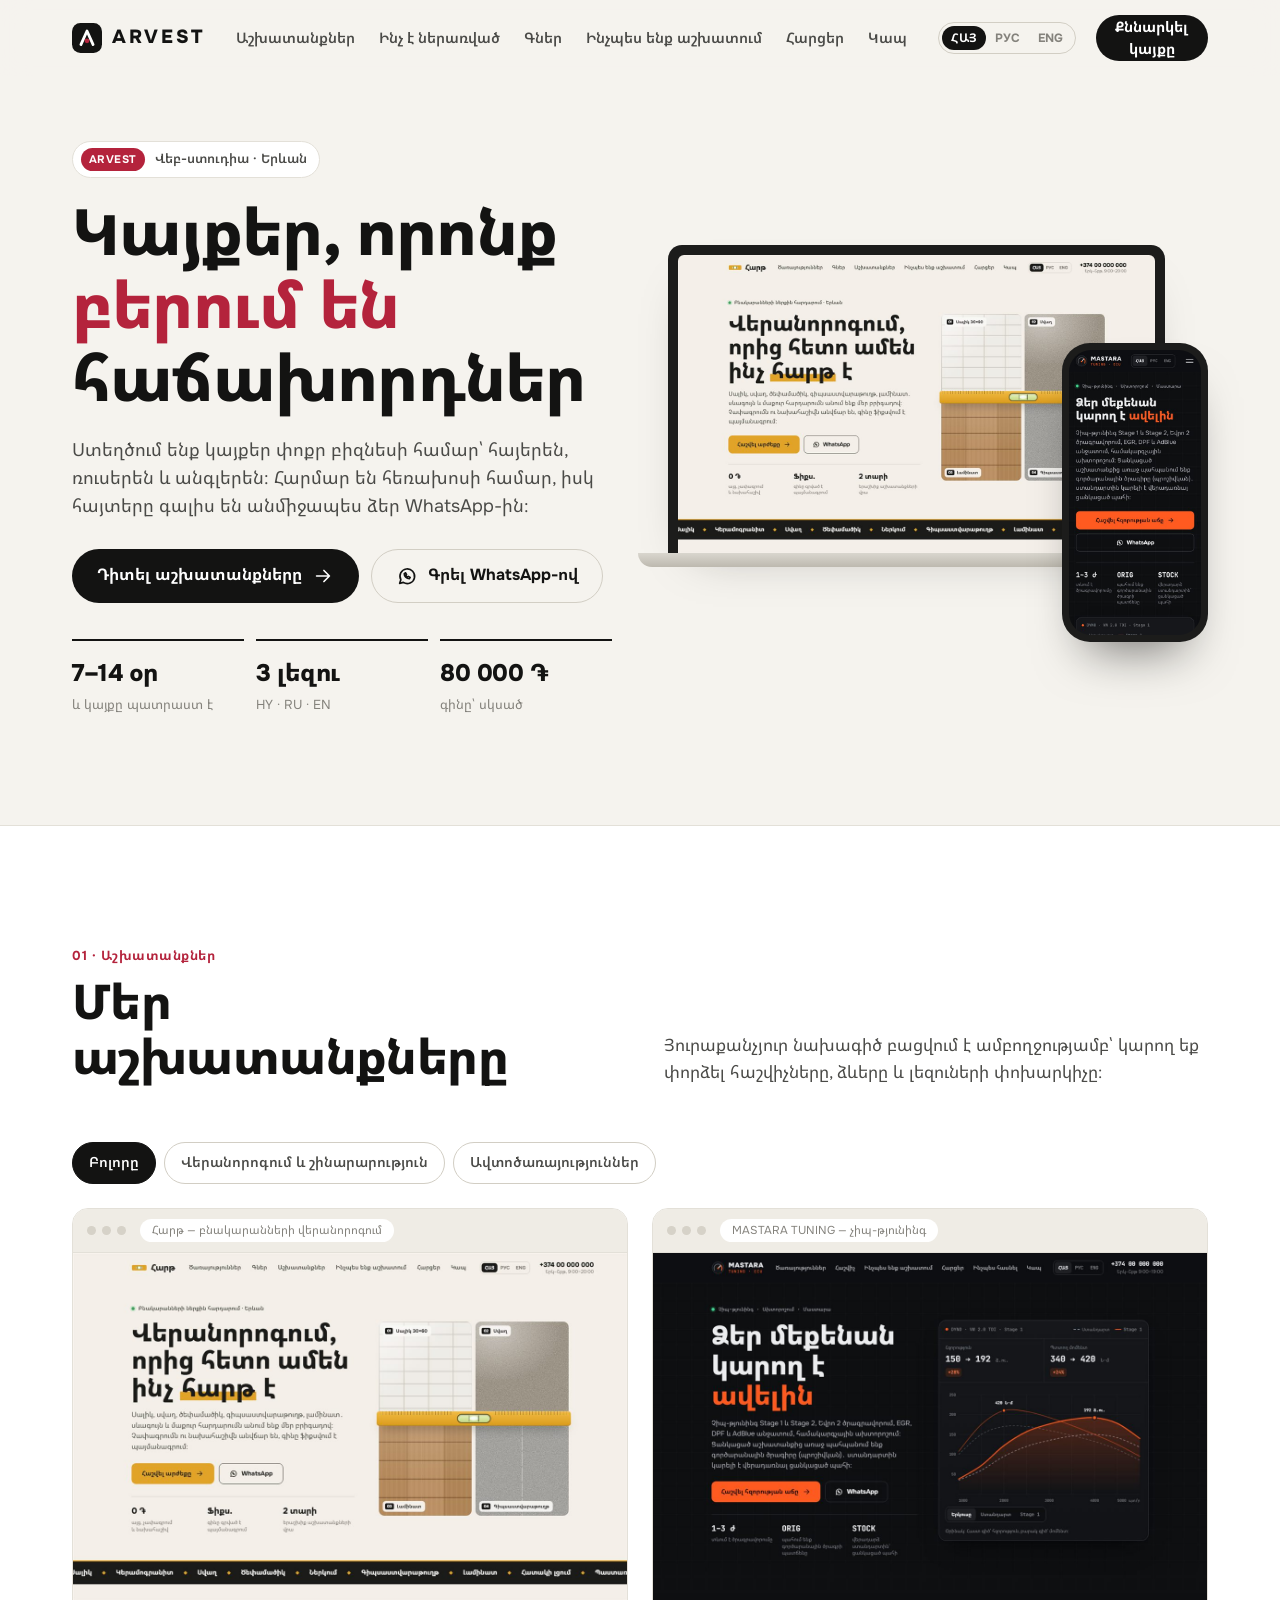
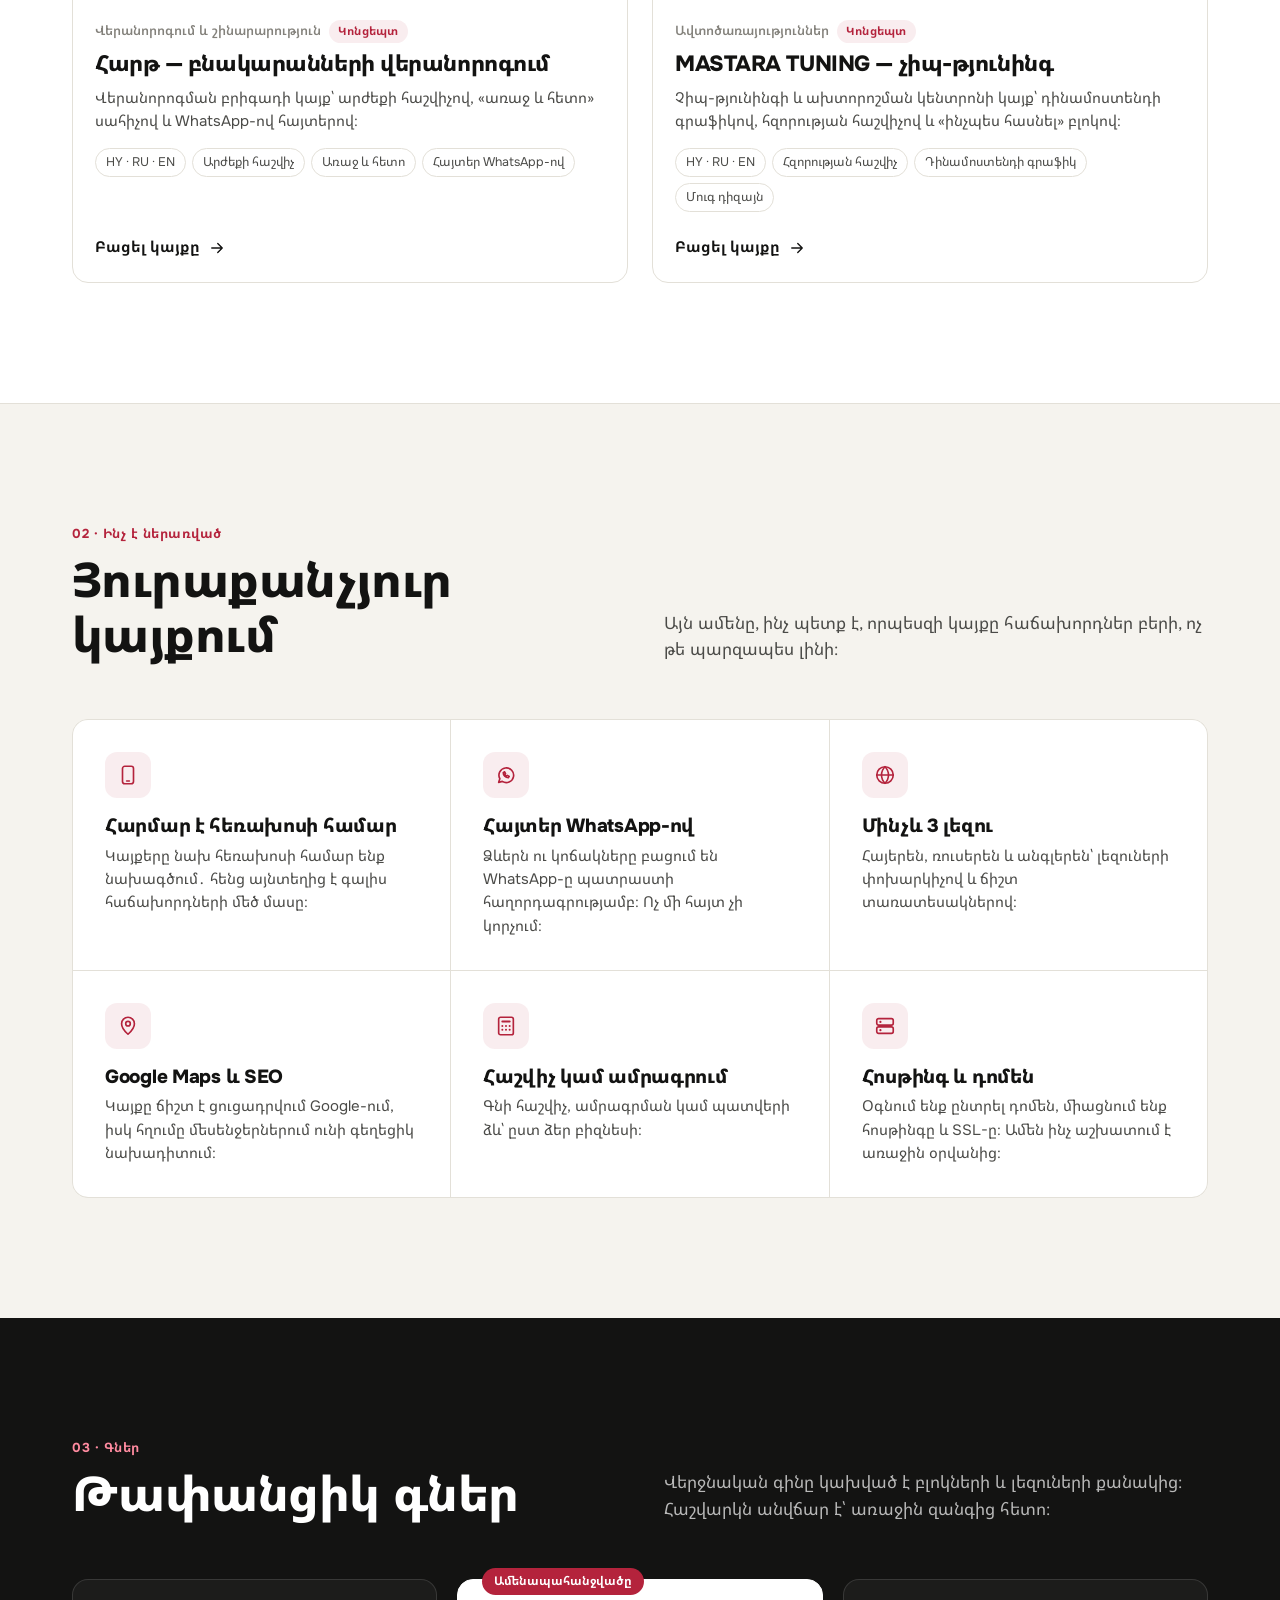
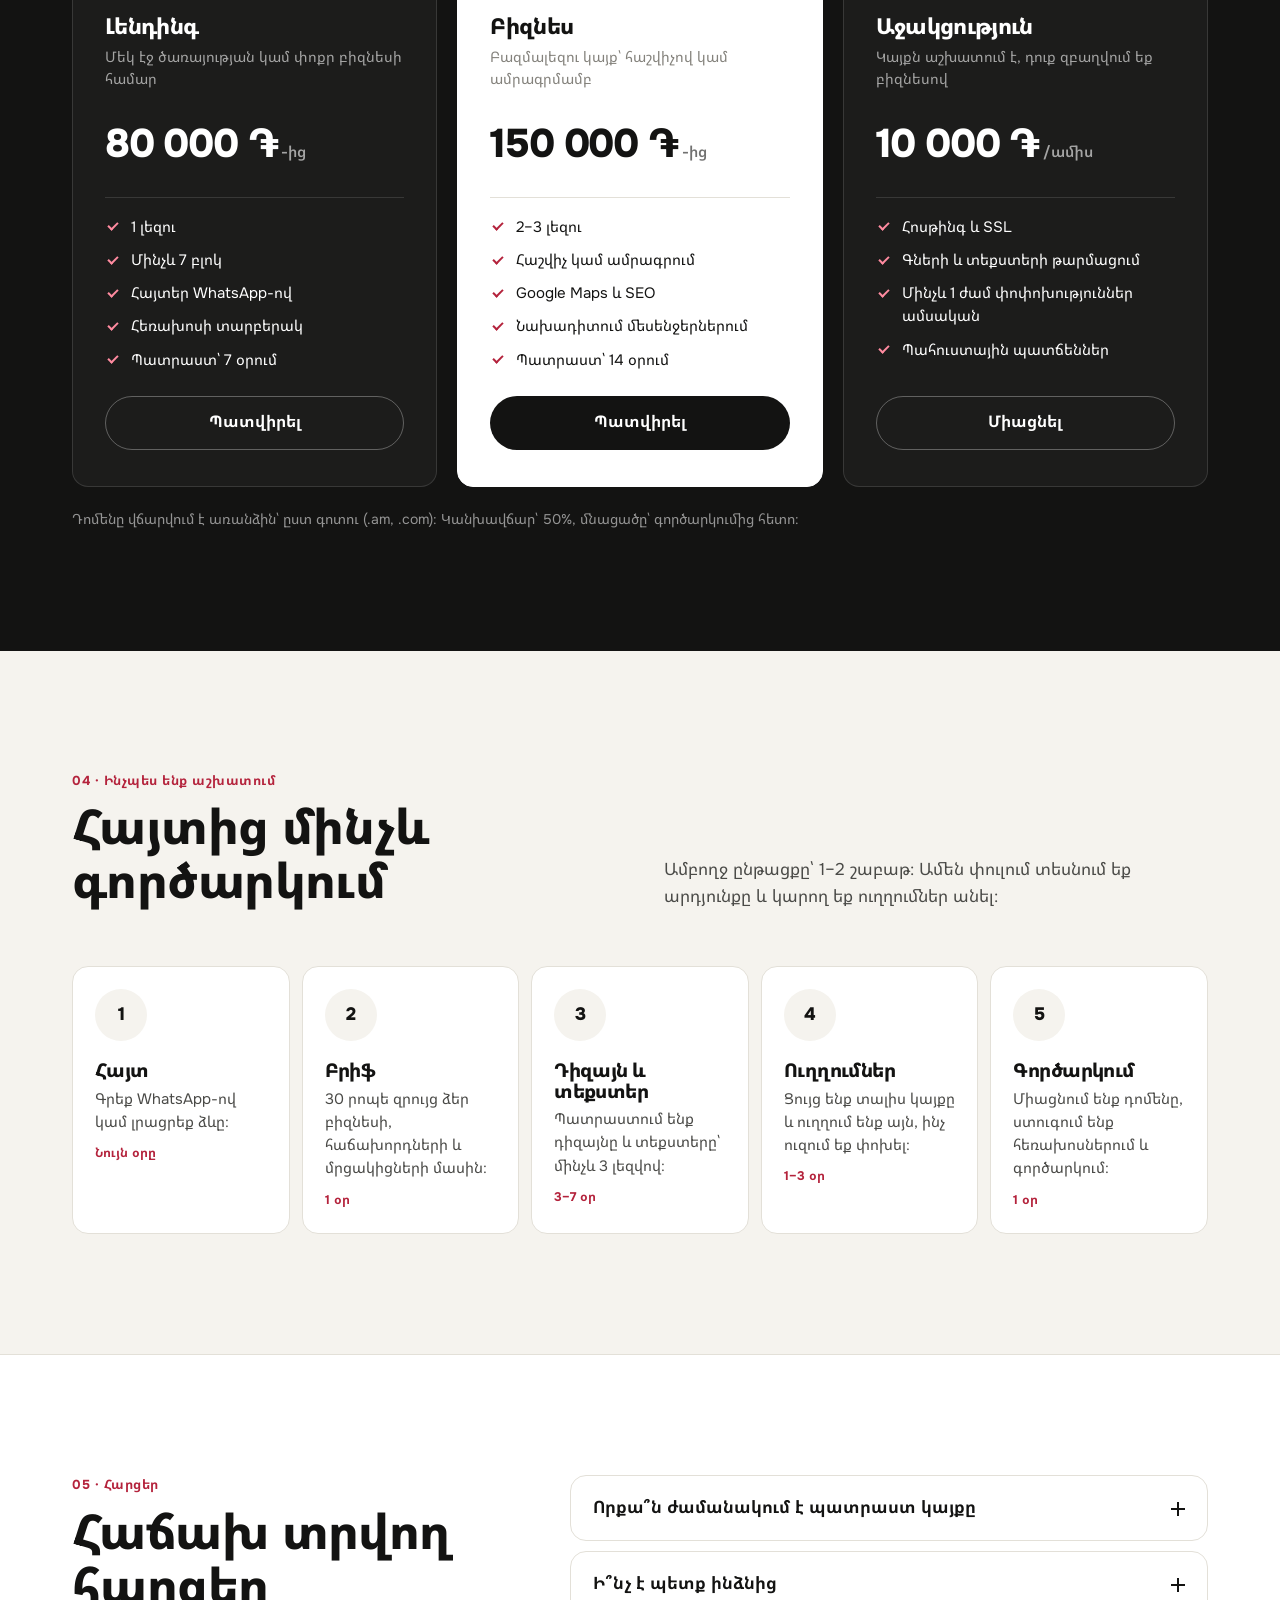
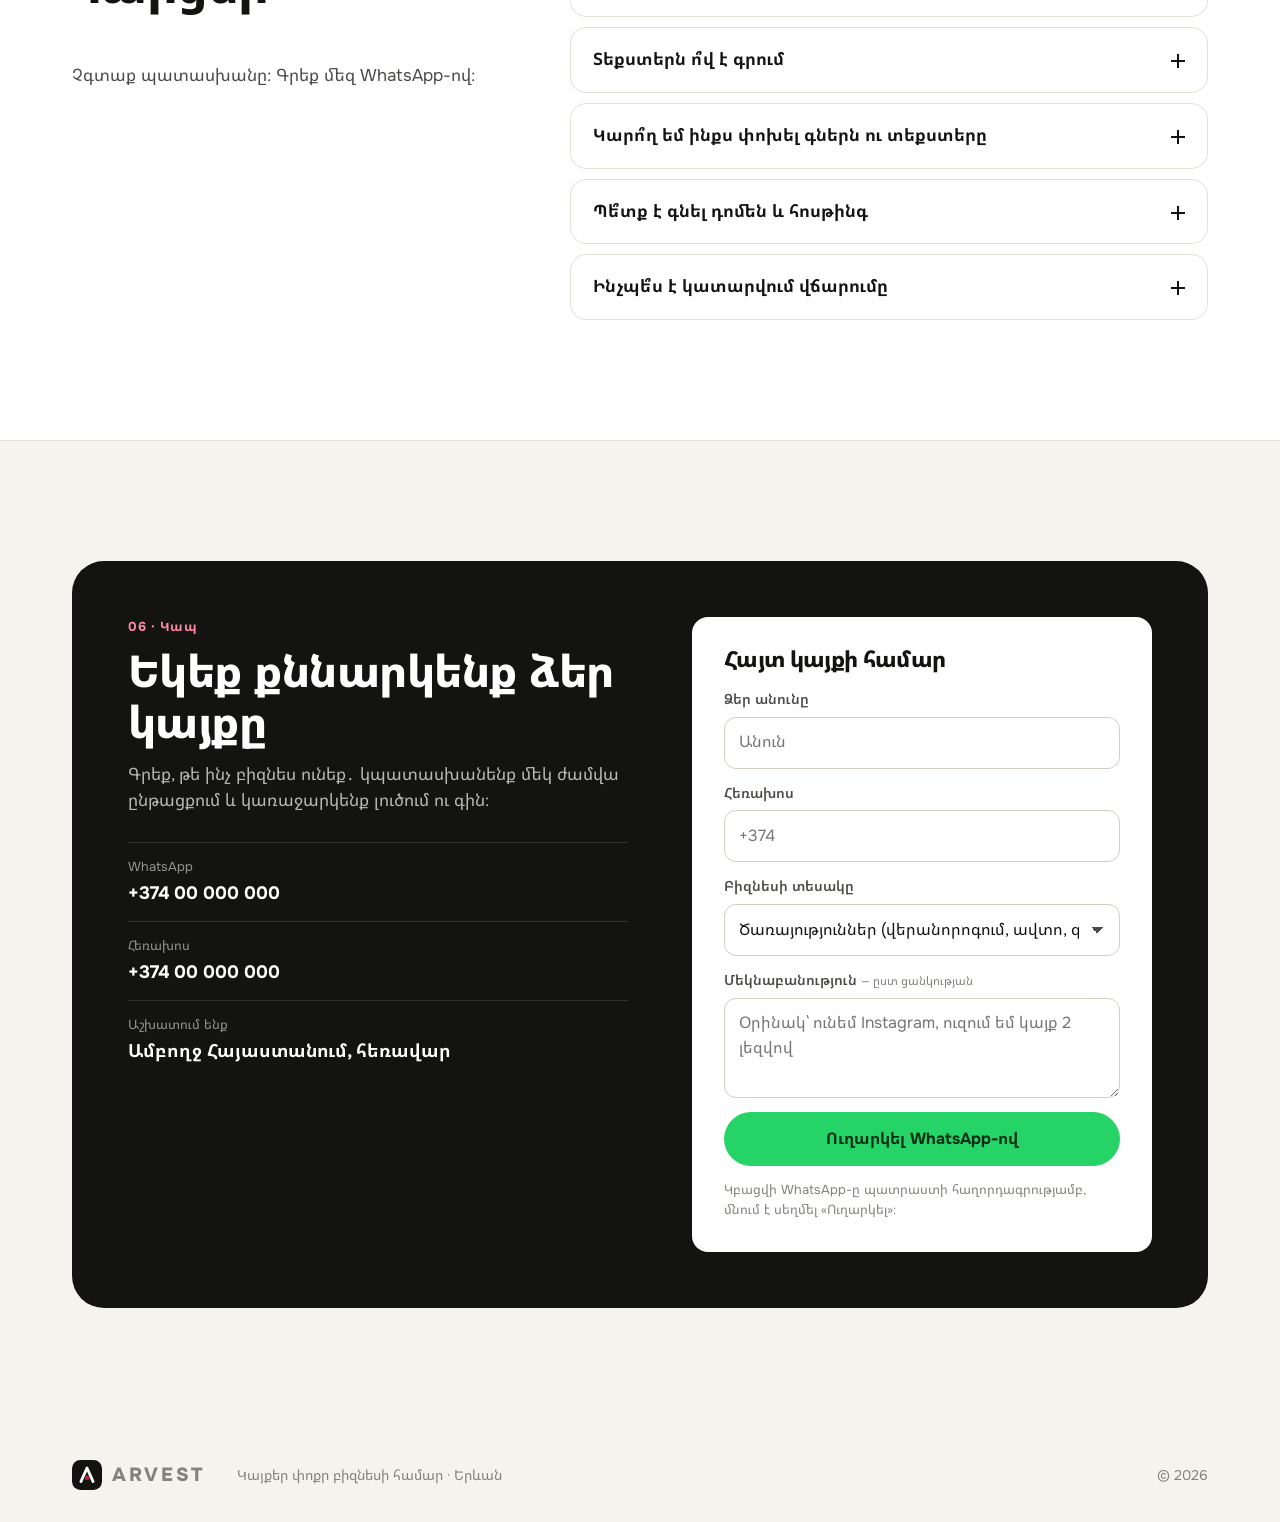
==== index.html @ bf3b5bf7 "ARVEST studio portfolio: studio site + two demo projects Studio site in Armenian, Russian and Englis" ====
<!doctype html>
<html lang="hy">
<head>
  <meta charset="utf-8">
  <meta name="viewport" content="width=device-width, initial-scale=1, viewport-fit=cover">
  <title>ARVEST — կայքեր փոքր բիզնեսի համար Հայաստանում</title>
  <meta name="description" content="Ժամանակակից կայքեր փոքր բիզնեսի համար՝ 3 լեզվով, հեռախոսի համար հարմարեցված, հայտերը՝ WhatsApp-ով։ Պատրաստ 7–14 օրում։ Գներ՝ 80 000 ֏-ից։">
  <meta name="theme-color" content="#F5F3EE">
  <meta property="og:title" content="ARVEST — կայքեր փոքր բիզնեսի համար">
  <meta property="og:description" content="3 լեզվով, հեռախոսի համար հարմարեցված, հայտերը՝ WhatsApp-ով։ Պատրաստ 7–14 օրում։">
  <meta property="og:type" content="website">
  <meta property="og:url" content="https://razners.github.io/">
  <meta property="og:locale" content="hy_AM">
  <meta property="og:image" content="https://razners.github.io/og.png">
  <meta property="og:image:width" content="1200">
  <meta property="og:image:height" content="630">
  <meta name="twitter:card" content="summary_large_image">
  <link rel="canonical" href="https://razners.github.io/">
  <link rel="alternate" hreflang="hy" href="https://razners.github.io/">
  <link rel="alternate" hreflang="ru" href="https://razners.github.io/ru/">
  <link rel="alternate" hreflang="en" href="https://razners.github.io/en/">
  <link rel="alternate" hreflang="x-default" href="https://razners.github.io/">
  <link rel="icon" href="favicon.svg" type="image/svg+xml">
  <link rel="preconnect" href="https://fonts.googleapis.com">
  <link rel="preconnect" href="https://fonts.gstatic.com" crossorigin>
  <link href="https://fonts.googleapis.com/css2?family=Noto+Sans+Armenian:wght@400;500;600;700;800&family=Onest:wght@400;500;600;700;800&display=swap" rel="stylesheet">
  <link rel="stylesheet" href="css/style.css">
  <script type="application/ld+json">
  {
    "@context": "https://schema.org",
    "@type": "ProfessionalService",
    "name": "ARVEST",
    "description": "Կայքեր փոքր բիզնեսի համար",
    "telephone": "+37400000000",
    "areaServed": "AM",
    "address": { "@type": "PostalAddress", "addressLocality": "Երևան", "addressCountry": "AM" }
  }
  </script>
</head>
<body>

<header class="header">
  <div class="container header__row">
    <a class="logo" href="#top" aria-label="ARVEST — գլխավոր">
      <svg class="logo__mark" viewBox="0 0 32 32" aria-hidden="true"><rect width="32" height="32" rx="9" fill="#131312"/><path d="M9.5 23 16 8.5 22.5 23" fill="none" stroke="#fff" stroke-width="3" stroke-linecap="round" stroke-linejoin="round"/><circle cx="16" cy="19" r="2.6" fill="#B4233C"/></svg>
      <span>ARVEST</span>
    </a>

    <nav class="nav" id="nav" aria-label="Գլխավոր մենյու">
      <a href="#works">Աշխատանքներ</a>
      <a href="#included">Ինչ է ներառված</a>
      <a href="#prices">Գներ</a>
      <a href="#process">Ինչպես ենք աշխատում</a>
      <a href="#faq">Հարցեր</a>
      <a href="#contacts">Կապ</a>
      <div class="nav__mobile-extra">
        <a class="btn btn--wa btn--block" href="https://wa.me/37400000000" target="_blank" rel="noopener">Գրել WhatsApp-ով</a>
        <a class="btn btn--ghost btn--block" href="tel:+37400000000">Զանգել՝ +374 00 000 000</a>
      </div>
    </nav>

    <div class="lang" aria-label="Լեզու">
      <span class="is-active">ՀԱՅ</span>
      <a href="ru/" hreflang="ru" lang="ru" data-lang>РУС</a>
      <a href="en/" hreflang="en" lang="en" data-lang>ENG</a>
    </div>

    <a class="btn btn--primary header__cta" href="#contacts">Քննարկել կայքը</a>

    <button class="burger" type="button" aria-label="Բացել մենյուն" aria-expanded="false" aria-controls="nav"><span></span><span></span></button>
  </div>
</header>

<main id="top">

  <section class="hero">
    <div class="container hero__grid">
      <div>
        <p class="eyebrow"><b>ARVEST</b>Վեբ-ստուդիա · Երևան</p>
        <h1>Կայքեր, որոնք <em>բերում են</em> հաճախորդներ</h1>
        <p class="lead">Ստեղծում ենք կայքեր փոքր բիզնեսի համար՝ հայերեն, ռուսերեն և անգլերեն։ Հարմար են հեռախոսի համար, իսկ հայտերը գալիս են անմիջապես ձեր WhatsApp-ին։</p>
        <div class="hero__cta">
          <a class="btn btn--primary" href="#works">
            Դիտել աշխատանքները
            <svg viewBox="0 0 24 24" class="i" aria-hidden="true"><path d="M5 12h14M13 6l6 6-6 6"/></svg>
          </a>
          <a class="btn btn--ghost" href="https://wa.me/37400000000" target="_blank" rel="noopener">
            <svg viewBox="0 0 24 24" class="i" aria-hidden="true"><path d="M4 20l1.3-3.9A8 8 0 1 1 8 19z"/><path d="M9 9.5c0 3 2.5 5.5 5.5 5.5l1-1.5-2-1-1 .8a4 4 0 0 1-1.8-1.8l.8-1-1-2z"/></svg>
            Գրել WhatsApp-ով
          </a>
        </div>
        <ul class="hero__stats">
          <li><b>7–14 օր</b><span>և կայքը պատրաստ է</span></li>
          <li><b>3 լեզու</b><span>HY · RU · EN</span></li>
          <li><b>80 000 ֏</b><span>գինը՝ սկսած</span></li>
        </ul>
      </div>

      <div class="devices" aria-hidden="true">
        <div class="laptop">
          <div class="laptop__screen"><img src="img/projects/renovation.jpg" alt="" width="1200" height="750"></div>
          <div class="laptop__base"></div>
        </div>
        <div class="phone"><img src="img/projects/tuning-mobile.jpg" alt="" width="390" height="844"></div>
      </div>
    </div>
  </section>

  <section class="section section--paper" id="works">
    <div class="container">
      <div class="sec-head reveal">
        <div>
          <p class="sec-head__num">01 · Աշխատանքներ</p>
          <h2>Մեր աշխատանքները</h2>
        </div>
        <p class="sec-head__text">Յուրաքանչյուր նախագիծ բացվում է ամբողջությամբ՝ կարող եք փորձել հաշվիչները, ձևերը և լեզուների փոխարկիչը։</p>
      </div>
      <div class="filters" id="filters" role="group" aria-label="Ոլորտ"></div>
      <!-- Կարտերը ստեղծվում են data/projects.json ֆայլից (կառավարման վահանակ՝ app.pagescms.org) -->
      <div class="projects" id="projects">
        <a class="project" href="works/renovation/"><div class="project__body"><h3>Հարթ — բնակարանների վերանորոգում</h3><span class="project__go">Բացել կայքը →</span></div></a>
        <a class="project" href="works/tuning/"><div class="project__body"><h3>MASTARA TUNING — չիպ-թյունինգ</h3><span class="project__go">Բացել կայքը →</span></div></a>
      </div>
    </div>
  </section>

  <section class="section" id="included">
    <div class="container">
      <div class="sec-head reveal">
        <div>
          <p class="sec-head__num">02 · Ինչ է ներառված</p>
          <h2>Յուրաքանչյուր կայքում</h2>
        </div>
        <p class="sec-head__text">Այն ամենը, ինչ պետք է, որպեսզի կայքը հաճախորդներ բերի, ոչ թե պարզապես լինի։</p>
      </div>
      <div class="included reveal">
        <div class="inc">
          <span class="inc__icon"><svg viewBox="0 0 24 24" class="i" aria-hidden="true"><rect x="6" y="2.5" width="12" height="19" rx="2.5"/><path d="M10.5 18.5h3"/></svg></span>
          <h3>Հարմար է հեռախոսի համար</h3>
          <p>Կայքերը նախ հեռախոսի համար ենք նախագծում․ հենց այնտեղից է գալիս հաճախորդների մեծ մասը։</p>
        </div>
        <div class="inc">
          <span class="inc__icon"><svg viewBox="0 0 24 24" class="i" aria-hidden="true"><path d="M4 20l1.3-3.9A8 8 0 1 1 8 19z"/><path d="M9 9.5c0 3 2.5 5.5 5.5 5.5l1-1.5-2-1-1 .8a4 4 0 0 1-1.8-1.8l.8-1-1-2z"/></svg></span>
          <h3>Հայտեր WhatsApp-ով</h3>
          <p>Ձևերն ու կոճակները բացում են WhatsApp-ը պատրաստի հաղորդագրությամբ։ Ոչ մի հայտ չի կորչում։</p>
        </div>
        <div class="inc">
          <span class="inc__icon"><svg viewBox="0 0 24 24" class="i" aria-hidden="true"><circle cx="12" cy="12" r="9"/><path d="M3 12h18M12 3c2.5 2.5 3.8 5.5 3.8 9s-1.3 6.5-3.8 9c-2.5-2.5-3.8-5.5-3.8-9S9.5 5.5 12 3z"/></svg></span>
          <h3>Մինչև 3 լեզու</h3>
          <p>Հայերեն, ռուսերեն և անգլերեն՝ լեզուների փոխարկիչով և ճիշտ տառատեսակներով։</p>
        </div>
        <div class="inc">
          <span class="inc__icon"><svg viewBox="0 0 24 24" class="i" aria-hidden="true"><path d="M12 21s-7-6.2-7-11.5A7 7 0 0 1 19 9.5C19 14.8 12 21 12 21z"/><circle cx="12" cy="9.5" r="2.5"/></svg></span>
          <h3>Google Maps և SEO</h3>
          <p>Կայքը ճիշտ է ցուցադրվում Google-ում, իսկ հղումը մեսենջերներում ունի գեղեցիկ նախադիտում։</p>
        </div>
        <div class="inc">
          <span class="inc__icon"><svg viewBox="0 0 24 24" class="i" aria-hidden="true"><rect x="4" y="2.5" width="16" height="19" rx="2"/><path d="M8 7h8M8 12h.01M12 12h.01M16 12h.01M8 16h.01M12 16h.01M16 16h.01" stroke-width="2.2"/></svg></span>
          <h3>Հաշվիչ կամ ամրագրում</h3>
          <p>Գնի հաշվիչ, ամրագրման կամ պատվերի ձև՝ ըստ ձեր բիզնեսի։</p>
        </div>
        <div class="inc">
          <span class="inc__icon"><svg viewBox="0 0 24 24" class="i" aria-hidden="true"><rect x="3" y="4" width="18" height="7" rx="2"/><rect x="3" y="13" width="18" height="7" rx="2"/><path d="M7 7.5h.01M7 16.5h.01" stroke-width="2.4"/></svg></span>
          <h3>Հոսթինգ և դոմեն</h3>
          <p>Օգնում ենք ընտրել դոմեն, միացնում ենք հոսթինգը և SSL-ը։ Ամեն ինչ աշխատում է առաջին օրվանից։</p>
        </div>
      </div>
    </div>
  </section>

  <section class="section section--dark" id="prices">
    <div class="container">
      <div class="sec-head reveal">
        <div>
          <p class="sec-head__num">03 · Գներ</p>
          <h2>Թափանցիկ գներ</h2>
        </div>
        <p class="sec-head__text">Վերջնական գինը կախված է բլոկների և լեզուների քանակից։ Հաշվարկն անվճար է՝ առաջին զանգից հետո։</p>
      </div>
      <!-- Գները փոխեք այստեղ -->
      <div class="prices">
        <article class="price reveal">
          <h3>Լենդինգ</h3>
          <p class="price__for">Մեկ էջ ծառայության կամ փոքր բիզնեսի համար</p>
          <p class="price__sum">80 000 ֏<small>-ից</small></p>
          <ul><li>1 լեզու</li><li>Մինչև 7 բլոկ</li><li>Հայտեր WhatsApp-ով</li><li>Հեռախոսի տարբերակ</li><li>Պատրաստ՝ 7 օրում</li></ul>
          <a class="btn btn--ghost btn--block" href="#contacts">Պատվիրել</a>
        </article>
        <article class="price price--main reveal">
          <span class="price__flag">Ամենապահանջվածը</span>
          <h3>Բիզնես</h3>
          <p class="price__for">Բազմալեզու կայք՝ հաշվիչով կամ ամրագրմամբ</p>
          <p class="price__sum">150 000 ֏<small>-ից</small></p>
          <ul><li>2–3 լեզու</li><li>Հաշվիչ կամ ամրագրում</li><li>Google Maps և SEO</li><li>Նախադիտում մեսենջերներում</li><li>Պատրաստ՝ 14 օրում</li></ul>
          <a class="btn btn--primary btn--block" href="#contacts">Պատվիրել</a>
        </article>
        <article class="price reveal">
          <h3>Աջակցություն</h3>
          <p class="price__for">Կայքն աշխատում է, դուք զբաղվում եք բիզնեսով</p>
          <p class="price__sum">10 000 ֏<small>/ամիս</small></p>
          <ul><li>Հոսթինգ և SSL</li><li>Գների և տեքստերի թարմացում</li><li>Մինչև 1 ժամ փոփոխություններ ամսական</li><li>Պահուստային պատճեններ</li></ul>
          <a class="btn btn--ghost btn--block" href="#contacts">Միացնել</a>
        </article>
      </div>
      <p class="prices__note">Դոմենը վճարվում է առանձին՝ ըստ գոտու (.am, .com)։ Կանխավճար՝ 50%, մնացածը՝ գործարկումից հետո։</p>
    </div>
  </section>

  <section class="section" id="process">
    <div class="container">
      <div class="sec-head reveal">
        <div>
          <p class="sec-head__num">04 · Ինչպես ենք աշխատում</p>
          <h2>Հայտից մինչև գործարկում</h2>
        </div>
        <p class="sec-head__text">Ամբողջ ընթացքը՝ 1–2 շաբաթ։ Ամեն փուլում տեսնում եք արդյունքը և կարող եք ուղղումներ անել։</p>
      </div>
      <ol class="steps">
        <li class="step reveal"><span class="step__n">1</span><div><h3>Հայտ</h3><p>Գրեք WhatsApp-ով կամ լրացրեք ձևը։</p><span class="step__time">Նույն օրը</span></div></li>
        <li class="step reveal"><span class="step__n">2</span><div><h3>Բրիֆ</h3><p>30 րոպե զրույց ձեր բիզնեսի, հաճախորդների և մրցակիցների մասին։</p><span class="step__time">1 օր</span></div></li>
        <li class="step reveal"><span class="step__n">3</span><div><h3>Դիզայն և տեքստեր</h3><p>Պատրաստում ենք դիզայնը և տեքստերը՝ մինչև 3 լեզվով։</p><span class="step__time">3–7 օր</span></div></li>
        <li class="step reveal"><span class="step__n">4</span><div><h3>Ուղղումներ</h3><p>Ցույց ենք տալիս կայքը և ուղղում ենք այն, ինչ ուզում եք փոխել։</p><span class="step__time">1–3 օր</span></div></li>
        <li class="step reveal"><span class="step__n">5</span><div><h3>Գործարկում</h3><p>Միացնում ենք դոմենը, ստուգում ենք հեռախոսներում և գործարկում։</p><span class="step__time">1 օր</span></div></li>
      </ol>
    </div>
  </section>

  <section class="section section--paper" id="faq">
    <div class="container faq-wrap">
      <div class="sec-head reveal">
        <div>
          <p class="sec-head__num">05 · Հարցեր</p>
          <h2>Հաճախ տրվող հարցեր</h2>
        </div>
        <p class="sec-head__text">Չգտաք պատասխանը։ Գրեք մեզ WhatsApp-ով։</p>
      </div>
      <div class="faq">
        <details class="reveal">
          <summary>Որքա՞ն ժամանակում է պատրաստ կայքը</summary>
          <p>Լենդինգը՝ մոտ 7 օրում, բազմալեզու կայքը՝ 10–14 օրում։ Ժամկետը կախված է նաև նրանից, թե որքան արագ եք ուղարկում լուսանկարներն ու տեղեկությունները։</p>
        </details>
        <details class="reveal">
          <summary>Ի՞նչ է պետք ինձնից</summary>
          <p>Պատմություն ձեր բիզնեսի մասին, ծառայությունների ցանկ և գներ, լուսանկարներ և կոնտակտներ։ Մնացածը մենք կանենք։</p>
        </details>
        <details class="reveal">
          <summary>Տեքստերն ո՞վ է գրում</summary>
          <p>Մենք։ Գրում ենք պարզ լեզվով՝ մինչև 3 լեզվով, իսկ դուք ստուգում և հաստատում եք։</p>
        </details>
        <details class="reveal">
          <summary>Կարո՞ղ եմ ինքս փոխել գներն ու տեքստերը</summary>
          <p>Այո։ Կարող ենք միացնել պարզ կառավարման վահանակ, կամ պարզապես գրեք մեզ, և աջակցության փաթեթով կթարմացնենք։</p>
        </details>
        <details class="reveal">
          <summary>Պե՞տք է գնել դոմեն և հոսթինգ</summary>
          <p>Դոմենը գրանցվում է ձեր անունով, որպեսզի միշտ ձերը լինի․ կօգնենք ընտրել և միացնել։ Հոսթինգը ներառված է աջակցության փաթեթում։</p>
        </details>
        <details class="reveal">
          <summary>Ինչպե՞ս է կատարվում վճարումը</summary>
          <p>50% կանխավճար՝ աշխատանքը սկսելիս, և 50%՝ կայքը գործարկելուց հետո։ Վճարում՝ փոխանցումով կամ քարտով։</p>
        </details>
      </div>
    </div>
  </section>

  <section class="section" id="contacts">
    <div class="container">
      <div class="contact">
        <div>
          <p class="sec-head__num" style="color:#FF8BA0">06 · Կապ</p>
          <h2>Եկեք քննարկենք ձեր կայքը</h2>
          <p class="contact__lead">Գրեք, թե ինչ բիզնես ունեք․ կպատասխանենք մեկ ժամվա ընթացքում և կառաջարկենք լուծում ու գին։</p>
          <ul class="contact__list">
            <li><span class="contact__k">WhatsApp</span><a href="https://wa.me/37400000000" target="_blank" rel="noopener">+374 00 000 000</a></li>
            <li><span class="contact__k">Հեռախոս</span><a href="tel:+37400000000">+374 00 000 000</a></li>
            <li><span class="contact__k">Աշխատում ենք</span><b>Ամբողջ Հայաստանում, հեռավար</b></li>
          </ul>
        </div>
        <form class="form" id="leadForm" novalidate>
          <h3>Հայտ կայքի համար</h3>
          <label class="field"><span>Ձեր անունը</span><input name="name" type="text" autocomplete="name" placeholder="Անուն"></label>
          <label class="field">
            <span>Հեռախոս</span>
            <input name="phone" type="tel" autocomplete="tel" inputmode="tel" placeholder="+374" required>
            <em class="field__err">Նշեք հեռախոսահամարը, որպեսզի կարողանանք կապվել</em>
          </label>
          <label class="field">
            <span>Բիզնեսի տեսակը</span>
            <select name="biz">
              <option>Ծառայություններ (վերանորոգում, ավտո, գեղեցկություն)</option>
              <option>Հյուրանոց կամ հյուրատուն</option>
              <option>Սրճարան կամ ռեստորան</option>
              <option>Բժշկական կլինիկա</option>
              <option>Խանութ</option>
              <option>Այլ</option>
            </select>
          </label>
          <label class="field"><span>Մեկնաբանություն <small>— ըստ ցանկության</small></span><textarea name="msg" rows="3" placeholder="Օրինակ՝ ունեմ Instagram, ուզում եմ կայք 2 լեզվով"></textarea></label>
          <button class="btn btn--wa btn--block" type="submit">Ուղարկել WhatsApp-ով</button>
          <p class="form__note">Կբացվի WhatsApp-ը պատրաստի հաղորդագրությամբ, մնում է սեղմել «Ուղարկել»։</p>
        </form>
      </div>
    </div>
  </section>
</main>

<footer class="footer">
  <div class="container footer__row">
    <a class="logo" href="#top"><svg class="logo__mark" viewBox="0 0 32 32" aria-hidden="true"><rect width="32" height="32" rx="9" fill="#131312"/><path d="M9.5 23 16 8.5 22.5 23" fill="none" stroke="#fff" stroke-width="3" stroke-linecap="round" stroke-linejoin="round"/><circle cx="16" cy="19" r="2.6" fill="#B4233C"/></svg><span>ARVEST</span></a>
    <p>Կայքեր փոքր բիզնեսի համար · Երևան</p>
    <p>© <span id="year">2026</span></p>
  </div>
</footer>

<div class="mbar">
  <a class="btn btn--primary" href="#works">Աշխատանքներ</a>
  <a class="btn btn--wa" href="https://wa.me/37400000000" target="_blank" rel="noopener">
    <svg viewBox="0 0 24 24" class="i" aria-hidden="true"><path d="M4 20l1.3-3.9A8 8 0 1 1 8 19z"/></svg>
    WhatsApp
  </a>
</div>

<script src="js/main.js"></script>
</body>
</html>
---- css/style.css ----
/* =========================================================
   ARVEST — веб-студия. Цвета и размеры — в переменных ниже
   ========================================================= */
:root {
  --bg: #F5F3EE;
  --paper: #FFFFFF;
  --ink: #131312;
  --ink-2: #4A4A47;
  --muted: #84827C;
  --line: #E3E0D8;
  --line-2: #D2CEC4;
  --accent: #B4233C;       /* гранат */
  --accent-2: #93182E;
  --accent-soft: rgba(180, 35, 60, .08);

  --radius: 16px;
  --container: 1200px;
  --gutter: 20px;
  --header-h: 64px;
  --shadow: 0 1px 0 rgba(19, 19, 18, .04), 0 24px 48px -28px rgba(19, 19, 18, .35);
  --font: "Onest", "Noto Sans Armenian", system-ui, -apple-system, "Segoe UI", sans-serif;
}
@media (min-width: 1024px) { :root { --gutter: 32px; --header-h: 76px; } }

*, *::before, *::after { box-sizing: border-box; }
html { scroll-behavior: smooth; -webkit-text-size-adjust: 100%; }
body { margin: 0; font-family: var(--font); font-size: 16px; line-height: 1.55; color: var(--ink); background: var(--bg); -webkit-font-smoothing: antialiased; -webkit-tap-highlight-color: transparent; }
main { overflow-x: clip; }
img { max-width: 100%; display: block; }
a { color: inherit; }
h1, h2, h3 { margin: 0; line-height: 1.08; letter-spacing: -.03em; font-weight: 800; }
p { margin: 0; }
[id] { scroll-margin-top: calc(var(--header-h) + 8px); }
.container { max-width: var(--container); margin: 0 auto; padding: 0 var(--gutter); }
.i { width: 22px; height: 22px; flex: none; fill: none; stroke: currentColor; stroke-width: 1.8; stroke-linecap: round; stroke-linejoin: round; }
:focus-visible { outline: 2px solid var(--accent); outline-offset: 3px; border-radius: 4px; }
html[lang="hy"] h1, html[lang="hy"] h2 { letter-spacing: -.012em; line-height: 1.14; }

/* ---------- Кнопки ---------- */
.btn { display: inline-flex; align-items: center; justify-content: center; gap: 10px; min-height: 54px; padding: 0 24px; border: 1.5px solid transparent; border-radius: 999px; font: inherit; font-weight: 700; font-size: 16px; text-decoration: none; text-align: center; cursor: pointer; transition: background .2s, border-color .2s, color .2s, transform .15s; }
.btn:active { transform: translateY(1px); }
.btn--primary { background: var(--ink); color: #fff; }
.btn--primary:hover { background: var(--accent); }
.btn--ghost { border-color: var(--line-2); background: transparent; }
.btn--ghost:hover { border-color: var(--ink); }
.btn--wa { background: #25D366; color: #052E16; }
.btn--wa:hover { background: #3BE07A; }
.btn--block { width: 100%; }

/* ---------- Шапка ---------- */
.header { position: sticky; top: 0; z-index: 50; border-bottom: 1px solid transparent; transition: border-color .2s; }
/* Размытие в псевдоэлементе: backdrop-filter на самой шапке ломает position: fixed у мобильного меню */
.header::before { content: ""; position: absolute; inset: 0; z-index: -1; background: rgba(245, 243, 238, .86); backdrop-filter: saturate(1.4) blur(14px); -webkit-backdrop-filter: saturate(1.4) blur(14px); }
.header.is-scrolled { border-bottom-color: var(--line); }
.nav-open .header::before { background: var(--bg); }
.header__row { display: flex; align-items: center; gap: 20px; height: var(--header-h); }
.logo { display: inline-flex; align-items: center; gap: 10px; text-decoration: none; font-weight: 800; font-size: 19px; letter-spacing: .14em; }
.logo__mark { width: 30px; height: 30px; flex: none; }
.nav { display: flex; gap: 2px; margin-left: auto; }
.nav > a { padding: 8px 11px; border-radius: 999px; font-weight: 600; font-size: 14.5px; color: var(--ink-2); text-decoration: none; white-space: nowrap; transition: background .2s, color .2s; }
.nav > a:hover { background: rgba(19, 19, 18, .06); color: var(--ink); }
.nav__mobile-extra { display: none; }
.lang { display: inline-flex; padding: 3px; border-radius: 999px; border: 1px solid var(--line-2); font-size: 12px; font-weight: 700; flex: none; }
.lang > * { padding: 6px 9px; border-radius: 999px; text-decoration: none; color: var(--muted); line-height: 1; }
.lang > a:hover { color: var(--ink); }
.lang .is-active { background: var(--ink); color: #fff; }
.header__cta { min-height: 44px; padding: 0 18px; font-size: 14.5px; }
.burger { display: none; }

@media (max-width: 1199px) { .header__cta { display: none; } }
@media (max-width: 1023px) {
  .lang { margin-left: auto; }
  .burger { display: grid; place-content: center; gap: 6px; width: 44px; height: 44px; margin-right: -8px; border: 0; background: transparent; cursor: pointer; }
  .burger span { display: block; width: 22px; height: 2px; background: var(--ink); border-radius: 2px; transition: transform .25s; }
  .nav-open .burger span:first-child { transform: translateY(4px) rotate(45deg); }
  .nav-open .burger span:last-child { transform: translateY(-4px) rotate(-45deg); }
  .nav { position: fixed; inset: var(--header-h) 0 0 0; z-index: 49; margin: 0; flex-direction: column; gap: 0; overflow-y: auto; padding: 8px var(--gutter) calc(24px + env(safe-area-inset-bottom)); background: var(--bg); opacity: 0; visibility: hidden; transform: translateY(-8px); transition: opacity .2s, transform .2s, visibility 0s .2s; }
  .nav-open .nav { opacity: 1; visibility: visible; transform: none; transition: opacity .2s, transform .2s; }
  .nav-open { overflow: hidden; }
  .nav > a { padding: 16px 0; border-radius: 0; border-bottom: 1px solid var(--line); font-size: 22px; font-weight: 700; color: var(--ink); }
  .nav__mobile-extra { display: grid; gap: 10px; margin-top: auto; padding-top: 24px; }
}

/* ---------- Первый экран ---------- */
.hero { padding: 32px 0 64px; }
.hero__grid { display: grid; gap: 44px; }
.hero__grid > * { min-width: 0; }
.eyebrow { display: inline-flex; align-items: center; gap: 10px; padding: 6px 12px 6px 8px; border-radius: 999px; background: var(--paper); border: 1px solid var(--line); font-size: 13px; font-weight: 600; color: var(--ink-2); }
.eyebrow b { padding: 3px 8px; border-radius: 999px; background: var(--accent); color: #fff; font-size: 11px; letter-spacing: .04em; }
.hero h1 { margin: 20px 0; font-size: clamp(38px, 9.4vw, 78px); letter-spacing: -.04em; line-height: 1; }
html[lang="hy"] .hero h1 { font-size: clamp(32px, 8vw, 64px); }
.hero h1 em { font-style: normal; color: var(--accent); }
.lead { font-size: 18px; color: var(--ink-2); max-width: 32em; }
.hero__cta { display: flex; flex-wrap: wrap; gap: 12px; margin-top: 28px; }
.hero__cta .btn { flex: 1 1 200px; }
.hero__stats { list-style: none; margin: 36px 0 0; padding: 0; display: grid; grid-template-columns: repeat(3, 1fr); gap: 12px; }
.hero__stats li { min-width: 0; padding-top: 14px; border-top: 2px solid var(--ink); }
.hero__stats b { display: block; font-size: 24px; font-weight: 800; letter-spacing: -.02em; }
.hero__stats span { display: block; margin-top: 4px; font-size: 13px; line-height: 1.35; color: var(--muted); }

/* Устройства с работами */
.devices { position: relative; padding: 0 0 8% 0; }
.laptop { position: relative; width: 92%; }
.laptop__screen { border-radius: 14px 14px 0 0; padding: 10px 10px 0; background: #1C1C1B; box-shadow: var(--shadow); }
.laptop__screen img { border-radius: 6px 6px 0 0; aspect-ratio: 16 / 10; object-fit: cover; object-position: top; width: 100%; }
.laptop__base { height: 14px; margin: 0 -6%; border-radius: 0 0 14px 14px; background: linear-gradient(#D9D6CE, #BDB9AF); box-shadow: 0 18px 30px -18px rgba(0, 0, 0, .45); }
.phone { position: absolute; right: 0; bottom: 0; width: 30%; padding: 7px; border-radius: 28px; background: #1C1C1B; box-shadow: 0 30px 50px -24px rgba(0, 0, 0, .55); }
.phone img { border-radius: 22px; aspect-ratio: 390 / 844; object-fit: cover; object-position: top; width: 100%; }
@media (min-width: 720px) { .hero__cta .btn { flex: 0 0 auto; } }
@media (min-width: 1024px) {
  .hero { padding: 64px 0 112px; }
  .hero__grid { grid-template-columns: 1fr 1fr; gap: 56px; align-items: center; }
}

/* ---------- Секции ---------- */
.section { padding: 72px 0; }
.section--paper { background: var(--paper); border-top: 1px solid var(--line); border-bottom: 1px solid var(--line); }
.section--dark { background: var(--ink); color: #fff; }
.sec-head { display: grid; gap: 14px; margin-bottom: 36px; }
.sec-head__num { font-size: 13px; font-weight: 700; letter-spacing: .04em; color: var(--accent); margin-bottom: 10px; }
.section--dark .sec-head__num { color: #FF8BA0; }
.sec-head h2 { font-size: clamp(32px, 7vw, 56px); }
html[lang="hy"] .sec-head h2 { font-size: clamp(28px, 6.2vw, 48px); }
.sec-head__text { font-size: 17px; color: var(--ink-2); max-width: 32em; }
.section--dark .sec-head__text { color: rgba(255, 255, 255, .7); }
@media (min-width: 1024px) {
  .section { padding: 120px 0; }
  .sec-head { grid-template-columns: 1fr 1fr; align-items: end; gap: 48px; margin-bottom: 56px; }
  .sec-head__text { justify-self: end; }
}

/* ---------- Работы ---------- */
.filters { display: flex; flex-wrap: wrap; gap: 8px; margin-bottom: 24px; }
.filters button { padding: 9px 16px; border-radius: 999px; border: 1px solid var(--line-2); background: transparent; font: inherit; font-size: 14px; font-weight: 600; color: var(--ink-2); cursor: pointer; }
.filters button[aria-pressed="true"] { background: var(--ink); border-color: var(--ink); color: #fff; }
.filters:empty { display: none; }
.projects { display: grid; gap: 20px; }
.project { display: flex; flex-direction: column; border-radius: var(--radius); background: var(--paper); border: 1px solid var(--line); overflow: hidden; text-decoration: none; transition: transform .25s, box-shadow .25s, border-color .25s; }
.project:hover { transform: translateY(-3px); box-shadow: var(--shadow); border-color: var(--line-2); }
.project__bar { display: flex; align-items: center; gap: 6px; padding: 10px 14px; background: #EFECE5; border-bottom: 1px solid var(--line); }
.project__bar i { width: 9px; height: 9px; border-radius: 50%; background: #D6D2C8; }
.project__bar span { margin-left: 8px; padding: 3px 12px; border-radius: 999px; background: var(--paper); font-size: 11.5px; color: var(--muted); white-space: nowrap; overflow: hidden; text-overflow: ellipsis; }
.project__img { aspect-ratio: 16 / 10; overflow: hidden; background: #E9E6DF; }
.project__img img { width: 100%; height: 100%; object-fit: cover; object-position: top; transition: transform .6s ease; }
.project:hover .project__img img { transform: scale(1.03); }
.project__body { display: flex; flex-direction: column; gap: 10px; padding: 20px 22px 22px; flex: 1; }
.project__meta { display: flex; flex-wrap: wrap; align-items: center; gap: 8px; font-size: 13px; font-weight: 600; color: var(--muted); }
.badge { padding: 3px 9px; border-radius: 999px; font-size: 11.5px; font-weight: 700; letter-spacing: .02em; background: var(--accent-soft); color: var(--accent); }
.project h3 { font-size: 22px; letter-spacing: -.02em; }
.project__desc { color: var(--ink-2); font-size: 15px; }
.chips { display: flex; flex-wrap: wrap; gap: 6px; margin-top: 4px; }
.chips span { padding: 4px 10px; border-radius: 999px; border: 1px solid var(--line); font-size: 12.5px; color: var(--ink-2); }
.project__go { display: inline-flex; align-items: center; gap: 8px; margin-top: auto; padding-top: 14px; font-weight: 700; font-size: 15px; }
.project__go .i { width: 18px; height: 18px; transition: transform .2s; }
.project:hover .project__go .i { transform: translateX(4px); }
.projects__empty { padding: 40px; text-align: center; color: var(--muted); border: 1px dashed var(--line-2); border-radius: var(--radius); }
@media (min-width: 760px) { .projects { grid-template-columns: 1fr 1fr; gap: 24px; } }

/* ---------- Что входит ---------- */
.included { display: grid; gap: 1px; background: var(--line); border: 1px solid var(--line); border-radius: var(--radius); overflow: hidden; }
.inc { padding: 26px 24px; background: var(--paper); }
.inc__icon { display: grid; place-items: center; width: 46px; height: 46px; margin-bottom: 18px; border-radius: 12px; background: var(--accent-soft); color: var(--accent); }
.inc h3 { font-size: 19px; margin-bottom: 8px; letter-spacing: -.015em; }
.inc p { color: var(--ink-2); font-size: 15px; }
@media (min-width: 640px) { .included { grid-template-columns: 1fr 1fr; } }
@media (min-width: 1024px) { .included { grid-template-columns: repeat(3, 1fr); } .inc { padding: 32px; } }

/* ---------- Цены ---------- */
.prices { display: grid; gap: 16px; }
.price { position: relative; display: flex; flex-direction: column; padding: 28px 24px; border-radius: var(--radius); background: rgba(255, 255, 255, .04); border: 1px solid rgba(255, 255, 255, .12); }
.price--main { background: var(--paper); color: var(--ink); border-color: var(--paper); }
.price__flag { position: absolute; top: -12px; left: 24px; padding: 4px 12px; border-radius: 999px; background: var(--accent); color: #fff; font-size: 12px; font-weight: 700; }
.price h3 { font-size: 22px; }
.price__for { margin-top: 6px; font-size: 14.5px; color: rgba(255, 255, 255, .6); }
.price--main .price__for { color: var(--muted); }
.price__sum { margin: 22px 0 4px; font-size: clamp(32px, 8vw, 40px); font-weight: 800; letter-spacing: -.03em; }
.price__sum small { font-size: 15px; font-weight: 600; letter-spacing: 0; opacity: .6; margin-left: 4px; }
.price ul { list-style: none; margin: 18px 0 24px; padding: 18px 0 0; border-top: 1px solid rgba(255, 255, 255, .12); display: grid; gap: 10px; font-size: 15px; }
.price--main ul { border-top-color: var(--line); }
.price li { position: relative; padding-left: 26px; }
.price li::before { content: ""; position: absolute; left: 3px; top: .45em; width: 10px; height: 6px; border-left: 2px solid #FF8BA0; border-bottom: 2px solid #FF8BA0; transform: rotate(-45deg); }
.price--main li::before { border-color: var(--accent); }
.price .btn { margin-top: auto; }
.price:not(.price--main) .btn--ghost { border-color: rgba(255, 255, 255, .3); color: #fff; }
.price:not(.price--main) .btn--ghost:hover { border-color: #fff; }
.prices__note { margin-top: 22px; font-size: 14px; color: rgba(255, 255, 255, .55); }
@media (min-width: 1024px) { .prices { grid-template-columns: repeat(3, 1fr); gap: 20px; align-items: stretch; } .price { padding: 36px 32px; } }

/* ---------- Этапы ---------- */
.steps { list-style: none; margin: 0; padding: 0; display: grid; gap: 12px; counter-reset: s; }
.step { display: grid; grid-template-columns: 52px 1fr; gap: 16px; padding: 22px; border-radius: var(--radius); background: var(--paper); border: 1px solid var(--line); }
.step__n { display: grid; place-items: center; width: 52px; height: 52px; border-radius: 50%; background: var(--bg); font-weight: 800; font-size: 18px; }
.step h3 { font-size: 19px; margin: 4px 0 6px; }
.step p { color: var(--ink-2); font-size: 15px; }
.step__time { display: inline-block; margin-top: 10px; font-size: 12.5px; font-weight: 700; color: var(--accent); }
@media (min-width: 1024px) { .steps { grid-template-columns: repeat(5, 1fr); } .step { grid-template-columns: 1fr; } }

/* ---------- FAQ ---------- */
.faq { display: grid; gap: 10px; }
.faq details { border-radius: var(--radius); background: var(--paper); border: 1px solid var(--line); }
.faq summary { position: relative; padding: 20px 56px 20px 22px; cursor: pointer; list-style: none; font-weight: 700; font-size: 17px; line-height: 1.4; }
.faq summary::-webkit-details-marker { display: none; }
.faq summary::before, .faq summary::after { content: ""; position: absolute; right: 22px; top: 50%; width: 14px; height: 2px; background: var(--ink); transition: transform .2s; }
.faq summary::after { transform: rotate(90deg); }
.faq details[open] summary::after { transform: rotate(0); }
.faq details p { padding: 0 22px 22px; color: var(--ink-2); max-width: 46em; }
@media (min-width: 1024px) { .faq-wrap { display: grid; grid-template-columns: .8fr 1.2fr; gap: 72px; align-items: start; } .faq-wrap .sec-head { grid-template-columns: 1fr; position: sticky; top: calc(var(--header-h) + 32px); } .faq-wrap .sec-head__text { justify-self: start; } }

/* ---------- Контакты ---------- */
.contact { display: grid; gap: 32px; padding: 32px 20px; border-radius: 24px; background: var(--ink); color: #fff; }
.contact h2 { font-size: clamp(32px, 7vw, 52px); }
html[lang="hy"] .contact h2 { font-size: clamp(28px, 6.2vw, 44px); }
.contact__lead { margin-top: 14px; font-size: 17px; color: rgba(255, 255, 255, .7); }
.contact__list { list-style: none; margin: 28px 0 0; padding: 0; }
.contact__list li { display: grid; gap: 2px; padding: 14px 0; border-top: 1px solid rgba(255, 255, 255, .12); }
.contact__k { font-size: 13px; color: rgba(255, 255, 255, .55); }
.contact__list a, .contact__list b { font-weight: 700; font-size: 18px; text-decoration: none; }
.contact__list a:hover { color: #FF8BA0; }
.form { display: grid; gap: 14px; padding: 24px; border-radius: var(--radius); background: var(--paper); color: var(--ink); }
.form h3 { font-size: 22px; margin-bottom: 2px; }
.field { display: grid; gap: 6px; }
.field > span { font-size: 14px; font-weight: 600; color: var(--ink-2); }
.field small { font-weight: 400; color: var(--muted); }
.field input, .field select, .field textarea { width: 100%; min-height: 52px; padding: 12px 14px; border-radius: 12px; border: 1px solid var(--line-2); background: #fff; color: var(--ink); font: inherit; font-size: 16px; }
.field textarea { resize: vertical; min-height: 92px; }
.field select { -webkit-appearance: none; appearance: none; padding-right: 40px; cursor: pointer; background-image: linear-gradient(45deg, transparent 50%, var(--ink-2) 50%), linear-gradient(135deg, var(--ink-2) 50%, transparent 50%); background-position: calc(100% - 22px) 50%, calc(100% - 16px) 50%; background-size: 6px 6px; background-repeat: no-repeat; }
.field input:focus, .field select:focus, .field textarea:focus { outline: 0; border-color: var(--ink); box-shadow: 0 0 0 3px var(--accent-soft); }
.field__err { display: none; font-style: normal; font-size: 13px; color: var(--accent); }
.field.has-error input { border-color: var(--accent); }
.field.has-error .field__err { display: block; }
.form__note { font-size: 13px; color: var(--muted); }
@media (min-width: 1024px) { .contact { grid-template-columns: 1fr 460px; gap: 64px; padding: 56px; border-radius: 32px; } .form { padding: 32px; } }

/* ---------- Подвал ---------- */
.footer { padding: 32px 0 calc(32px + 76px + env(safe-area-inset-bottom)); font-size: 14px; color: var(--muted); }
.footer__row { display: grid; gap: 12px; }
@media (min-width: 720px) { .footer { padding-bottom: 32px; } .footer__row { grid-template-columns: auto 1fr auto; align-items: center; gap: 32px; } }

/* ---------- Нижняя панель на телефоне ---------- */
.mbar { position: fixed; left: 0; right: 0; bottom: 0; z-index: 40; display: grid; grid-template-columns: 1fr 1fr; gap: 8px; padding: 10px 12px calc(10px + env(safe-area-inset-bottom)); background: rgba(245, 243, 238, .92); backdrop-filter: blur(12px); -webkit-backdrop-filter: blur(12px); border-top: 1px solid var(--line); transform: translateY(110%); transition: transform .3s; }
.mbar.is-visible { transform: none; }
.mbar .btn { min-height: 50px; }
@media (min-width: 720px) { .mbar { display: none; } }

/* ---------- 404 ---------- */
.notfound { min-height: 70vh; display: grid; place-items: center; text-align: center; padding: 64px 0; }
.notfound b { display: block; font-size: clamp(96px, 26vw, 200px); line-height: 1; letter-spacing: -.06em; color: var(--accent); }
.notfound h1 { margin: 12px 0 10px; font-size: clamp(26px, 6vw, 40px); }
.notfound p { color: var(--ink-2); margin-bottom: 28px; }
.notfound .hero__cta { justify-content: center; }

/* ---------- Появление ---------- */
.js .reveal { opacity: 0; transform: translateY(16px); transition: opacity .6s ease, transform .6s ease; }
.js .reveal.is-in { opacity: 1; transform: none; }

/* Совсем узкие телефоны */
@media (max-width: 359px) {
  :root { --gutter: 14px; }
  .header__row { gap: 10px; }
  .logo { font-size: 16px; letter-spacing: .1em; }
  .lang > * { padding: 6px 7px; }
  .hero__stats { gap: 8px; }
  .hero__stats b { font-size: 19px; }
}
@media (prefers-reduced-motion: reduce) {
  html { scroll-behavior: auto; }
  *, *::before, *::after { animation: none !important; transition: none !important; }
  .js .reveal { opacity: 1; transform: none; }
}

/* Макет устройств: телефон не выходит за пределы блока */
.devices { padding: 6% 0 14%; }
.phone { width: 27%; }
.hero__stats b { font-size: clamp(19px, 5.4vw, 24px); white-space: nowrap; }
/* Фильтры на телефоне — в одну строку с прокруткой вбок */
@media (max-width: 759px) {
  .filters { flex-wrap: nowrap; overflow-x: auto; margin-left: calc(-1 * var(--gutter)); margin-right: calc(-1 * var(--gutter)); padding: 0 var(--gutter) 4px; scrollbar-width: none; }
  .filters::-webkit-scrollbar { display: none; }
  .filters button { flex: none; white-space: nowrap; }
}
.laptop__screen img, .phone img { height: auto; }
.step { align-content: start; }
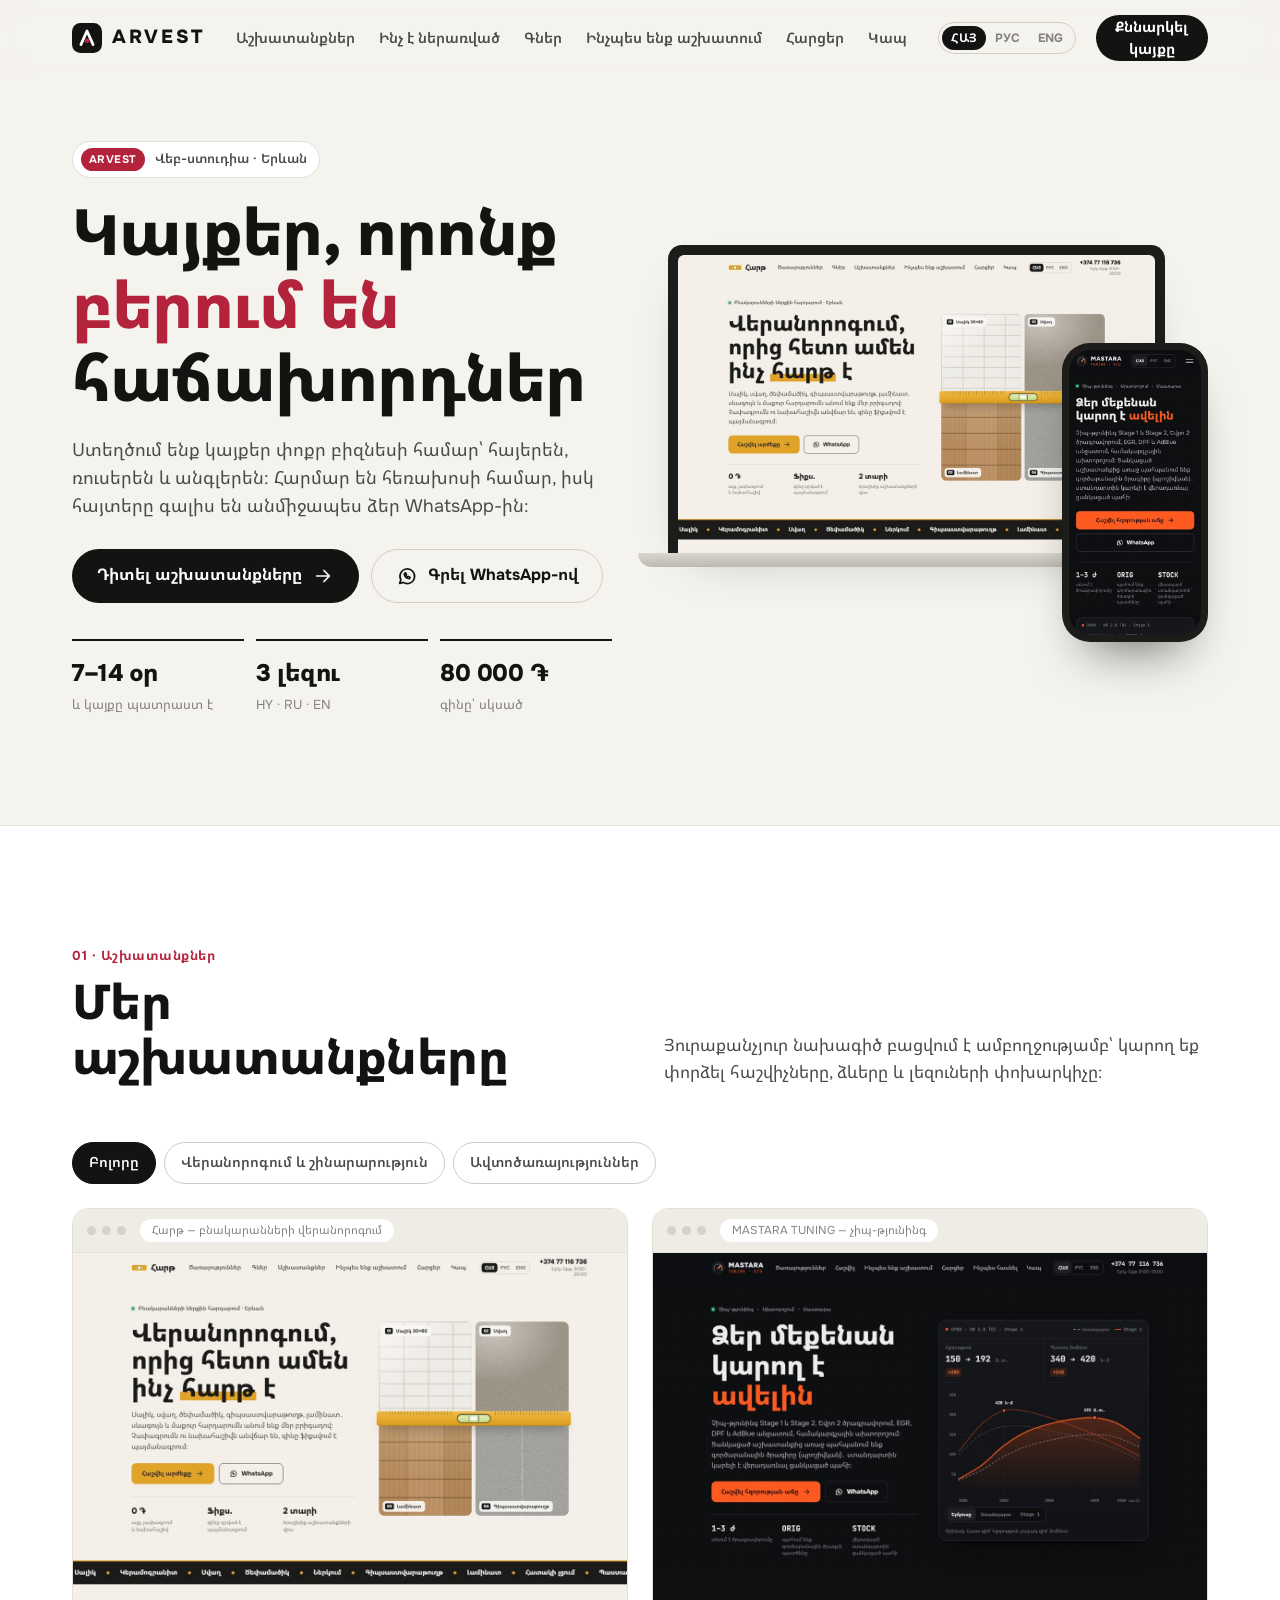
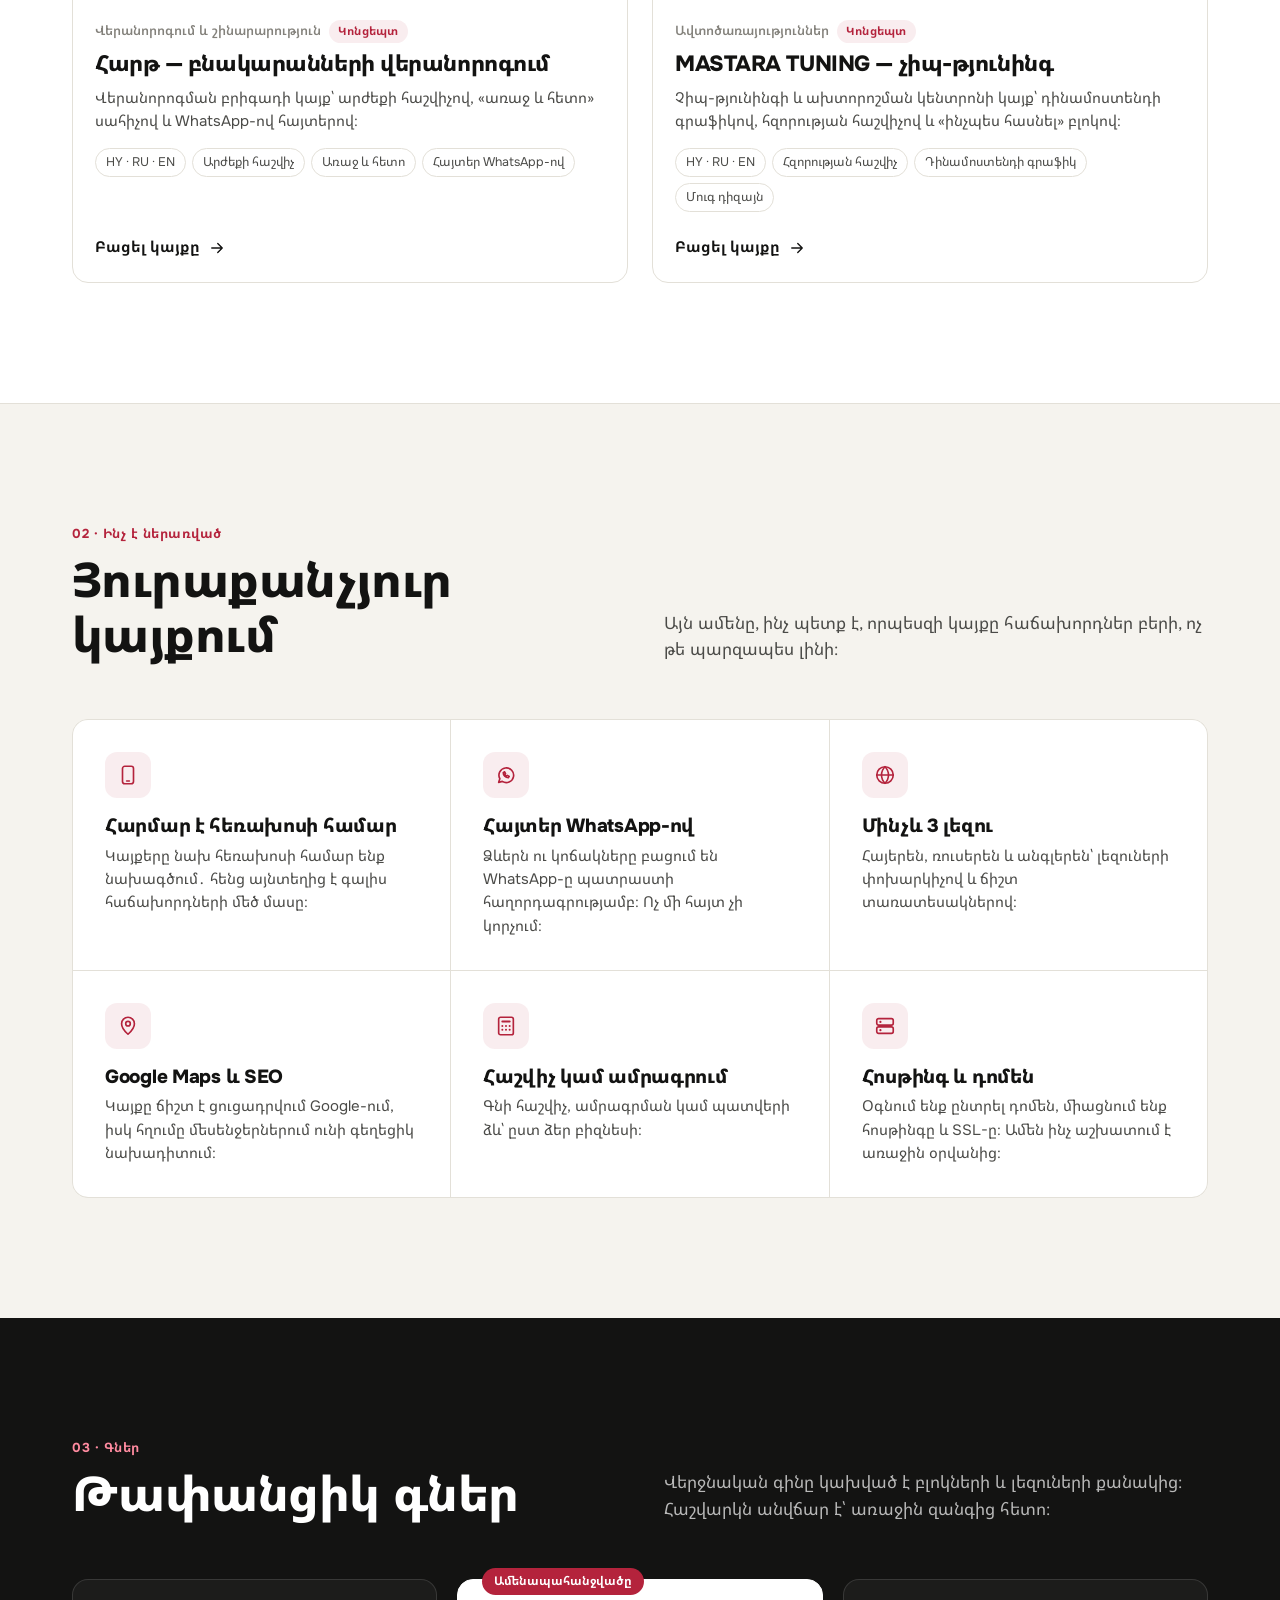
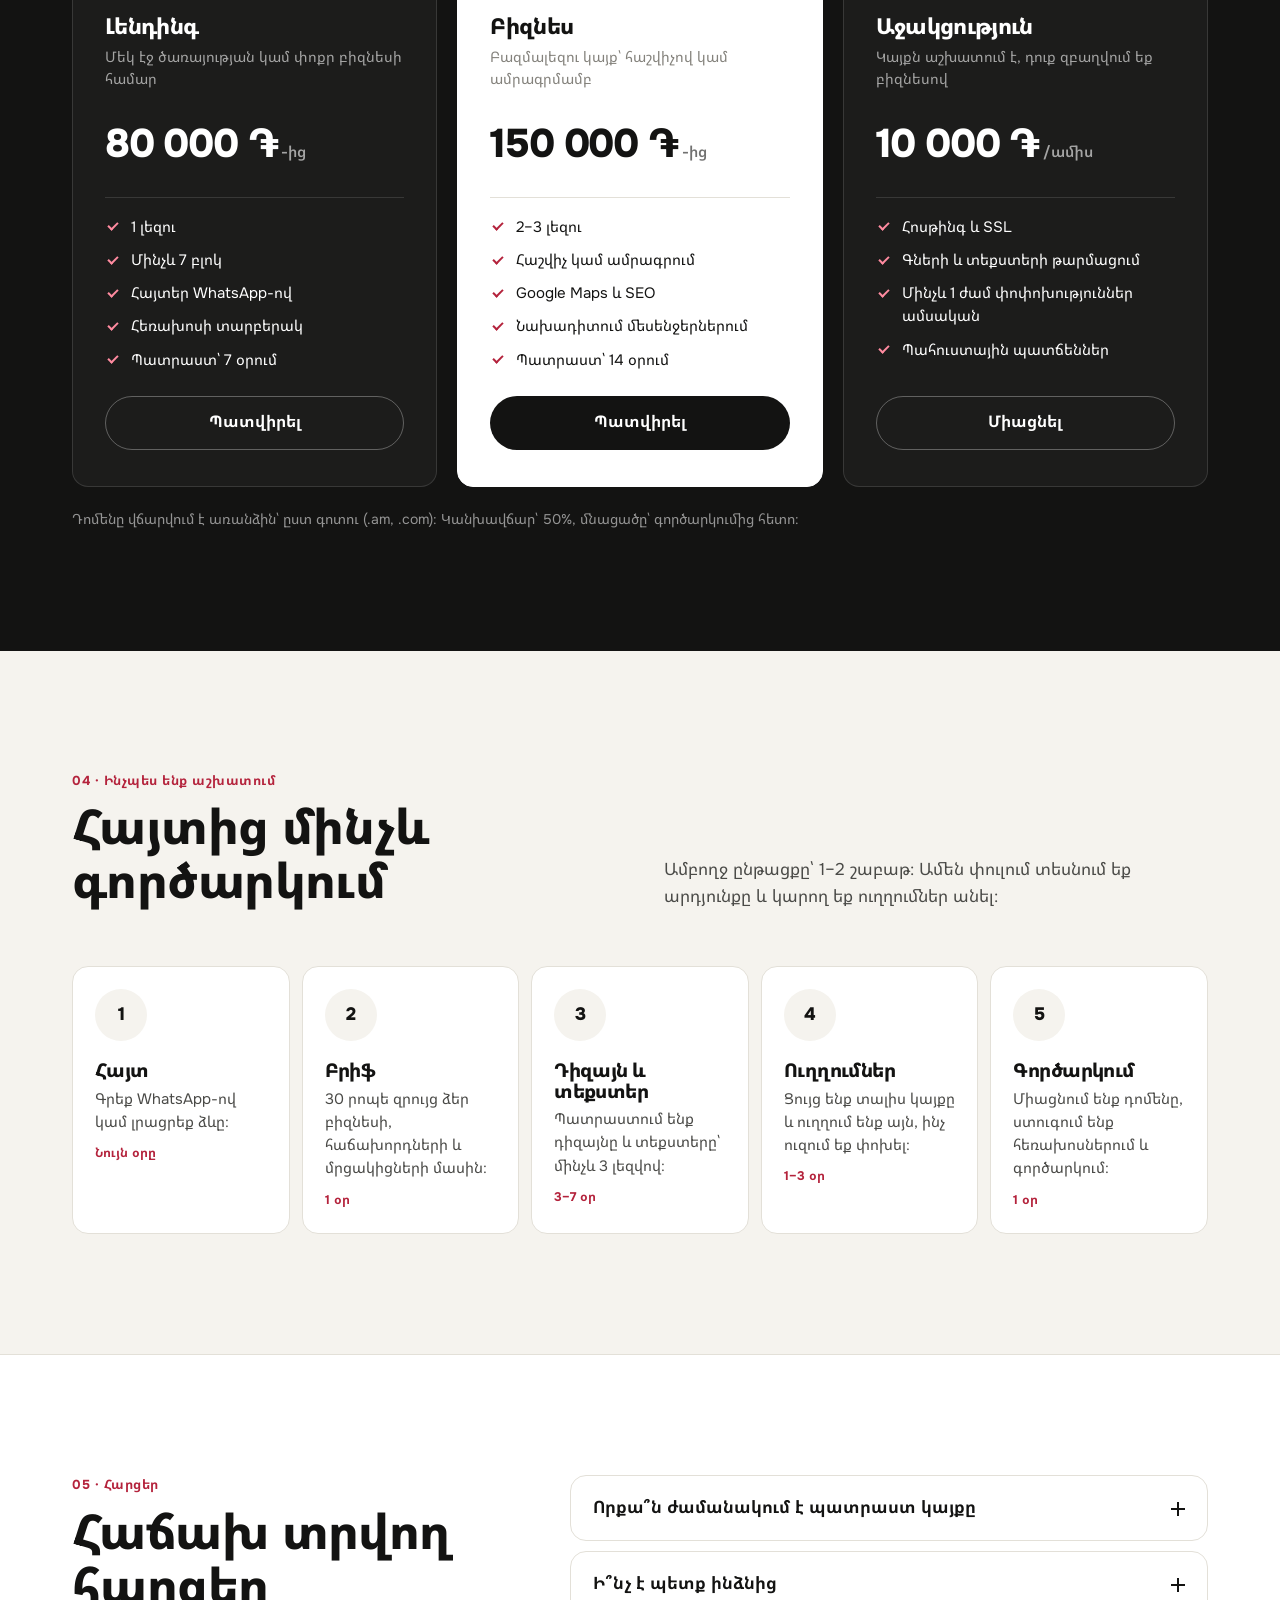
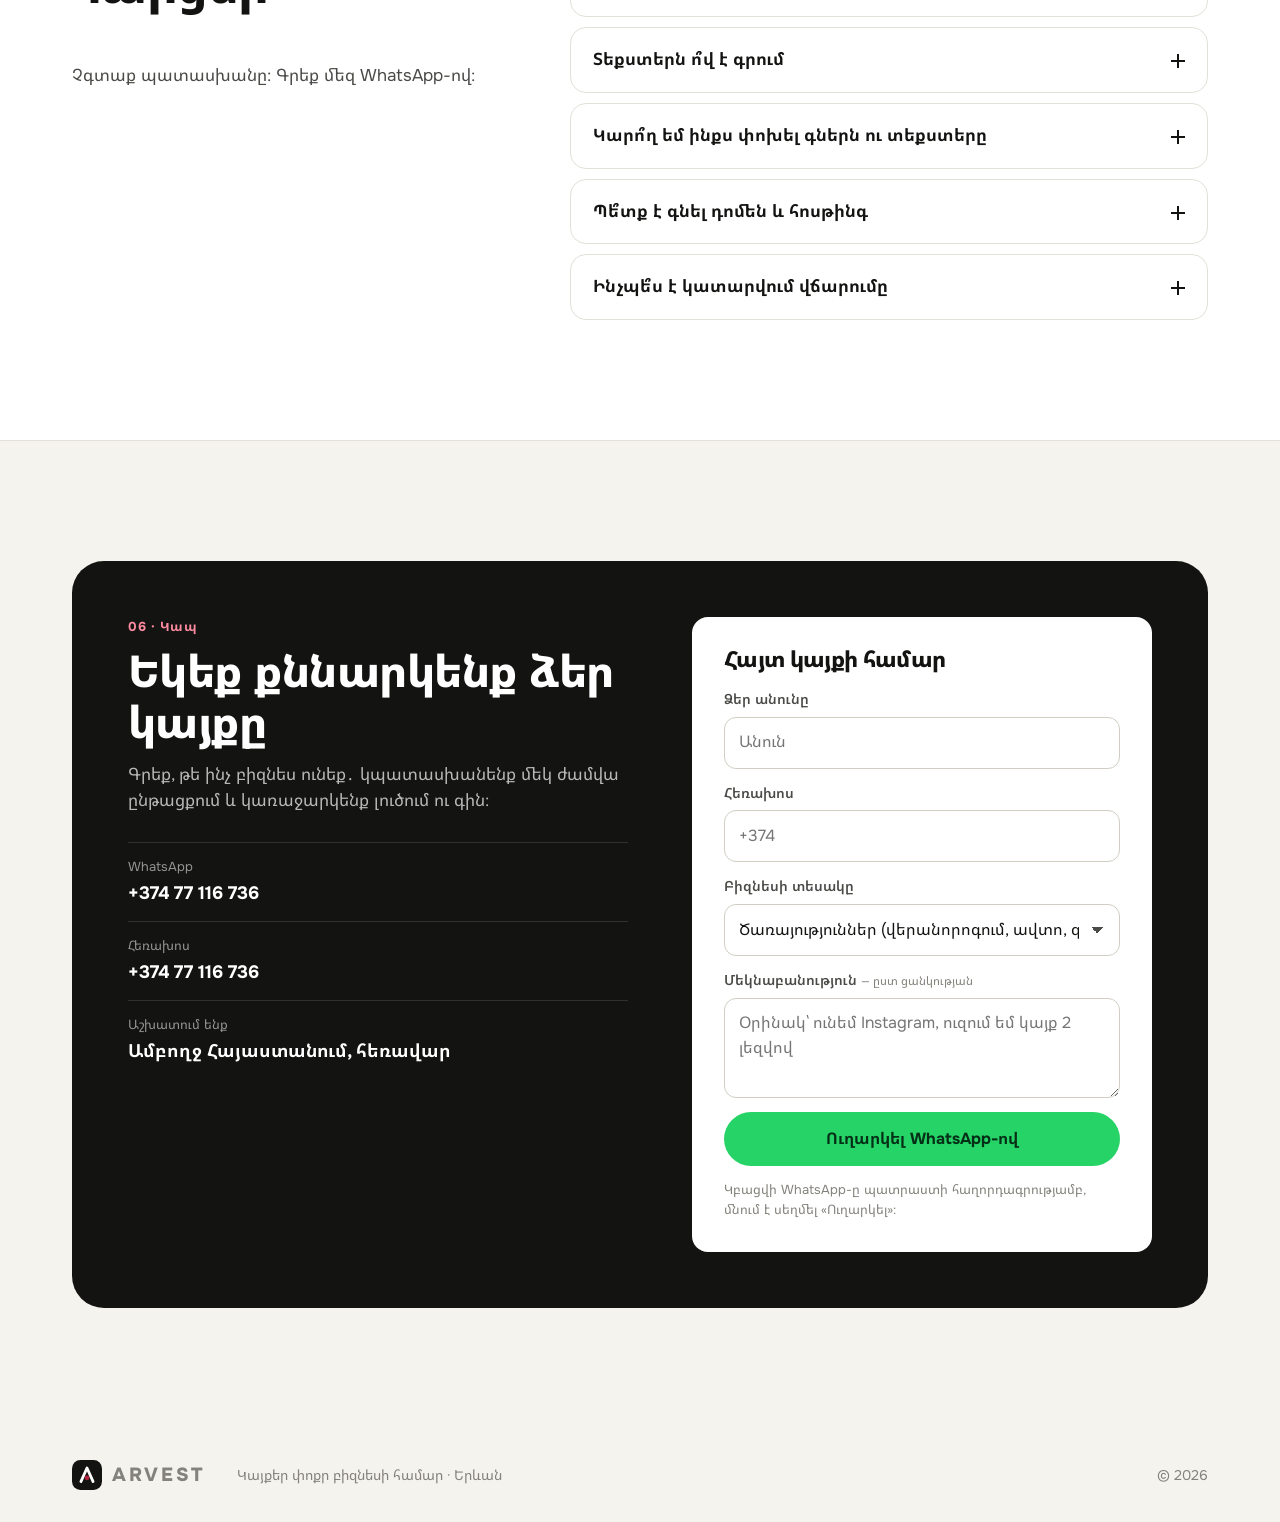
==== commit 4b6d4fb8: "Use the studio phone number +374 77 116 736 everywhere Replace the placeholder number in links, What" ====
--- a/index.html
+++ b/index.html
@@ -31,7 +31,7 @@
     "@type": "ProfessionalService",
     "name": "ARVEST",
     "description": "Կայքեր փոքր բիզնեսի համար",
-    "telephone": "+37400000000",
+    "telephone": "+37477116736",
     "areaServed": "AM",
     "address": { "@type": "PostalAddress", "addressLocality": "Երևան", "addressCountry": "AM" }
   }
@@ -54,8 +54,8 @@
       <a href="#faq">Հարցեր</a>
       <a href="#contacts">Կապ</a>
       <div class="nav__mobile-extra">
-        <a class="btn btn--wa btn--block" href="https://wa.me/37400000000" target="_blank" rel="noopener">Գրել WhatsApp-ով</a>
-        <a class="btn btn--ghost btn--block" href="tel:+37400000000">Զանգել՝ +374 00 000 000</a>
+        <a class="btn btn--wa btn--block" href="https://wa.me/37477116736" target="_blank" rel="noopener">Գրել WhatsApp-ով</a>
+        <a class="btn btn--ghost btn--block" href="tel:+37477116736">Զանգել՝ +374 77 116 736</a>
       </div>
     </nav>
 
@@ -84,7 +84,7 @@
             Դիտել աշխատանքները
             <svg viewBox="0 0 24 24" class="i" aria-hidden="true"><path d="M5 12h14M13 6l6 6-6 6"/></svg>
           </a>
-          <a class="btn btn--ghost" href="https://wa.me/37400000000" target="_blank" rel="noopener">
+          <a class="btn btn--ghost" href="https://wa.me/37477116736" target="_blank" rel="noopener">
             <svg viewBox="0 0 24 24" class="i" aria-hidden="true"><path d="M4 20l1.3-3.9A8 8 0 1 1 8 19z"/><path d="M9 9.5c0 3 2.5 5.5 5.5 5.5l1-1.5-2-1-1 .8a4 4 0 0 1-1.8-1.8l.8-1-1-2z"/></svg>
             Գրել WhatsApp-ով
           </a>
@@ -271,8 +271,8 @@
           <h2>Եկեք քննարկենք ձեր կայքը</h2>
           <p class="contact__lead">Գրեք, թե ինչ բիզնես ունեք․ կպատասխանենք մեկ ժամվա ընթացքում և կառաջարկենք լուծում ու գին։</p>
           <ul class="contact__list">
-            <li><span class="contact__k">WhatsApp</span><a href="https://wa.me/37400000000" target="_blank" rel="noopener">+374 00 000 000</a></li>
-            <li><span class="contact__k">Հեռախոս</span><a href="tel:+37400000000">+374 00 000 000</a></li>
+            <li><span class="contact__k">WhatsApp</span><a href="https://wa.me/37477116736" target="_blank" rel="noopener">+374 77 116 736</a></li>
+            <li><span class="contact__k">Հեռախոս</span><a href="tel:+37477116736">+374 77 116 736</a></li>
             <li><span class="contact__k">Աշխատում ենք</span><b>Ամբողջ Հայաստանում, հեռավար</b></li>
           </ul>
         </div>
@@ -314,7 +314,7 @@
 
 <div class="mbar">
   <a class="btn btn--primary" href="#works">Աշխատանքներ</a>
-  <a class="btn btn--wa" href="https://wa.me/37400000000" target="_blank" rel="noopener">
+  <a class="btn btn--wa" href="https://wa.me/37477116736" target="_blank" rel="noopener">
     <svg viewBox="0 0 24 24" class="i" aria-hidden="true"><path d="M4 20l1.3-3.9A8 8 0 1 1 8 19z"/></svg>
     WhatsApp
   </a>
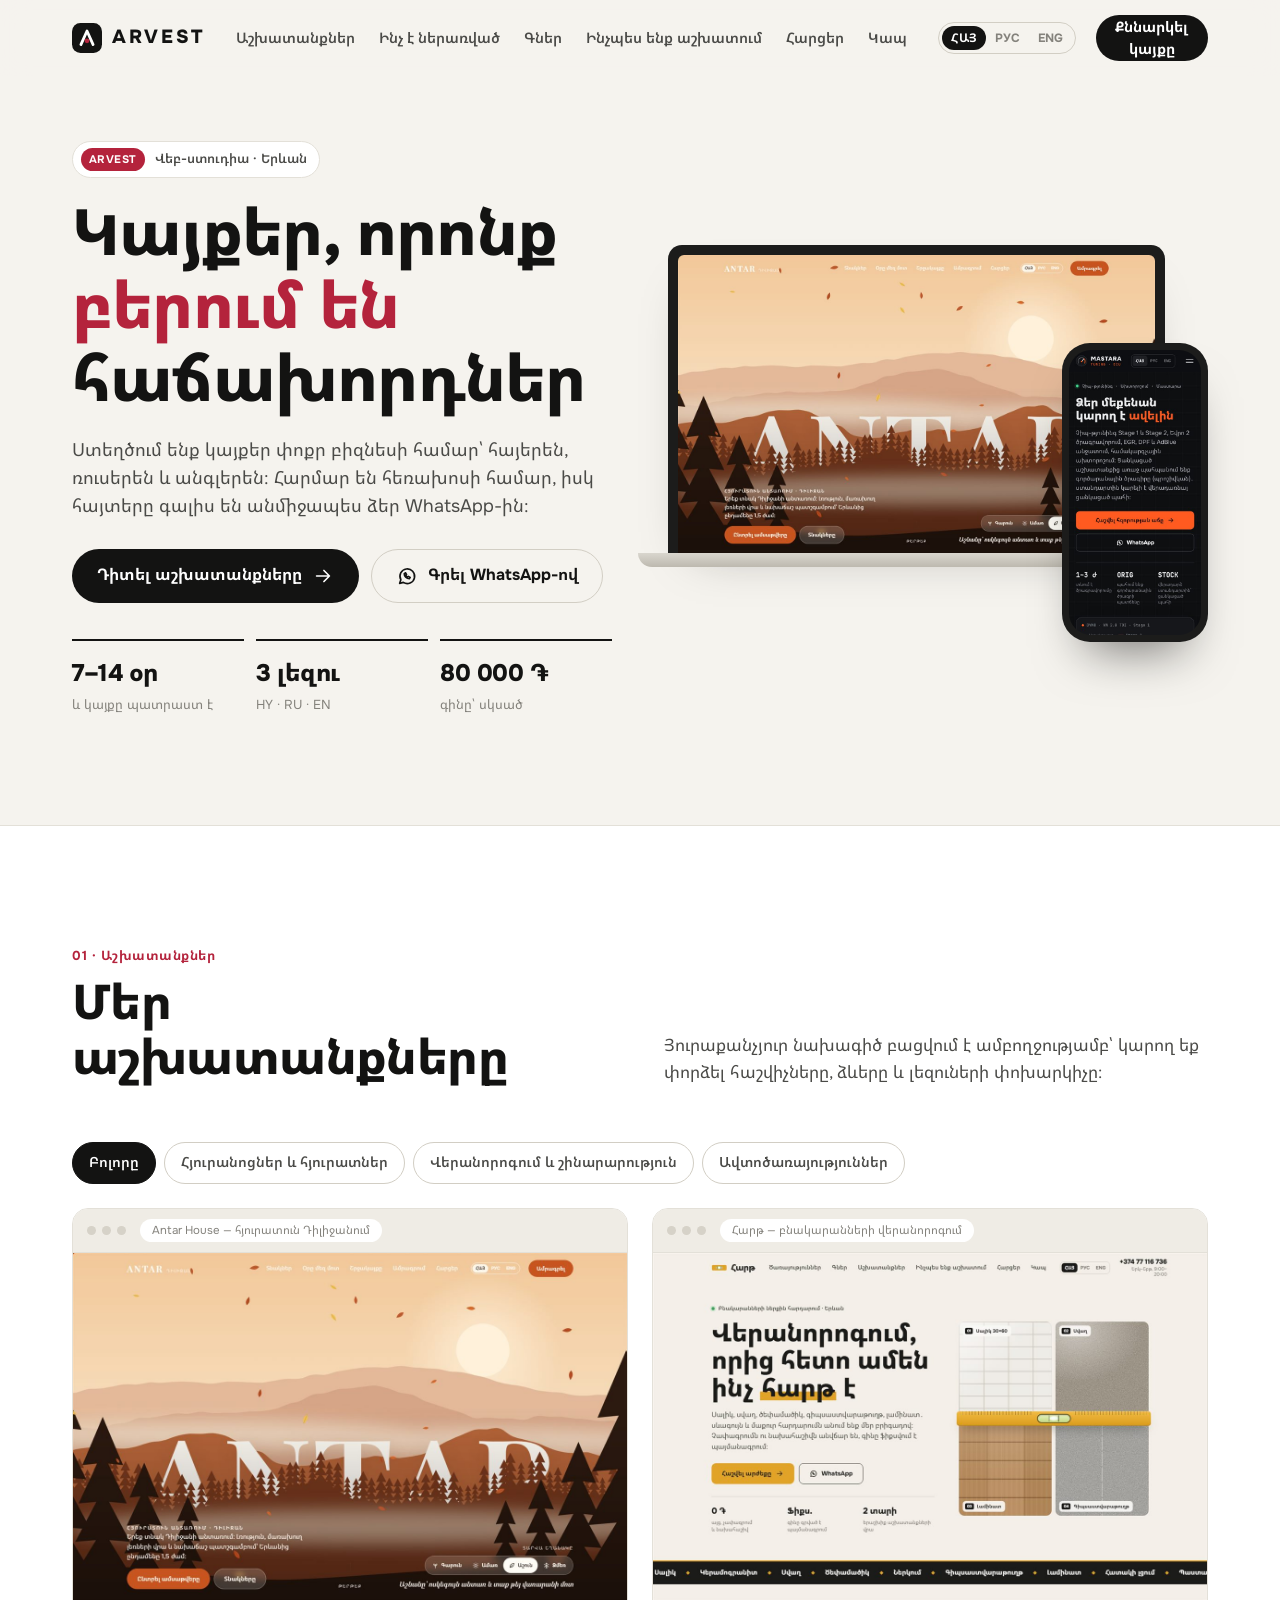
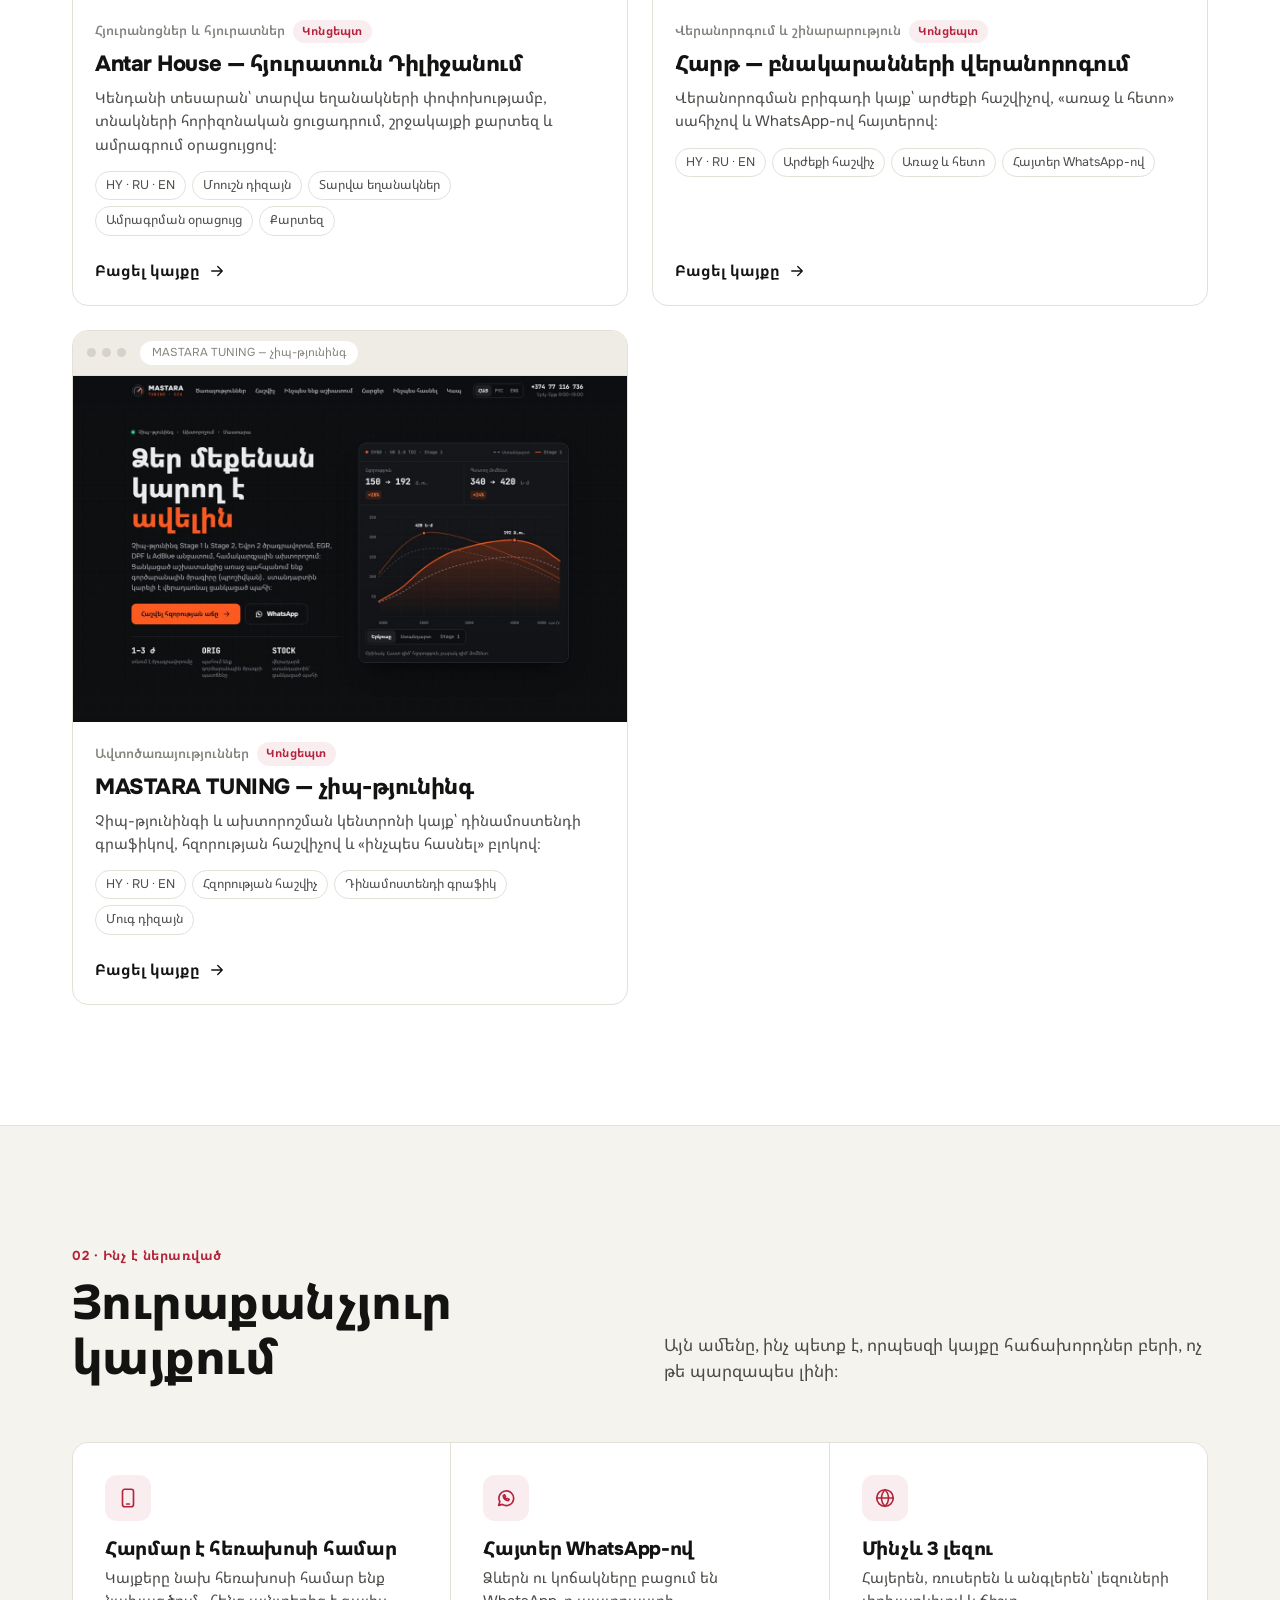
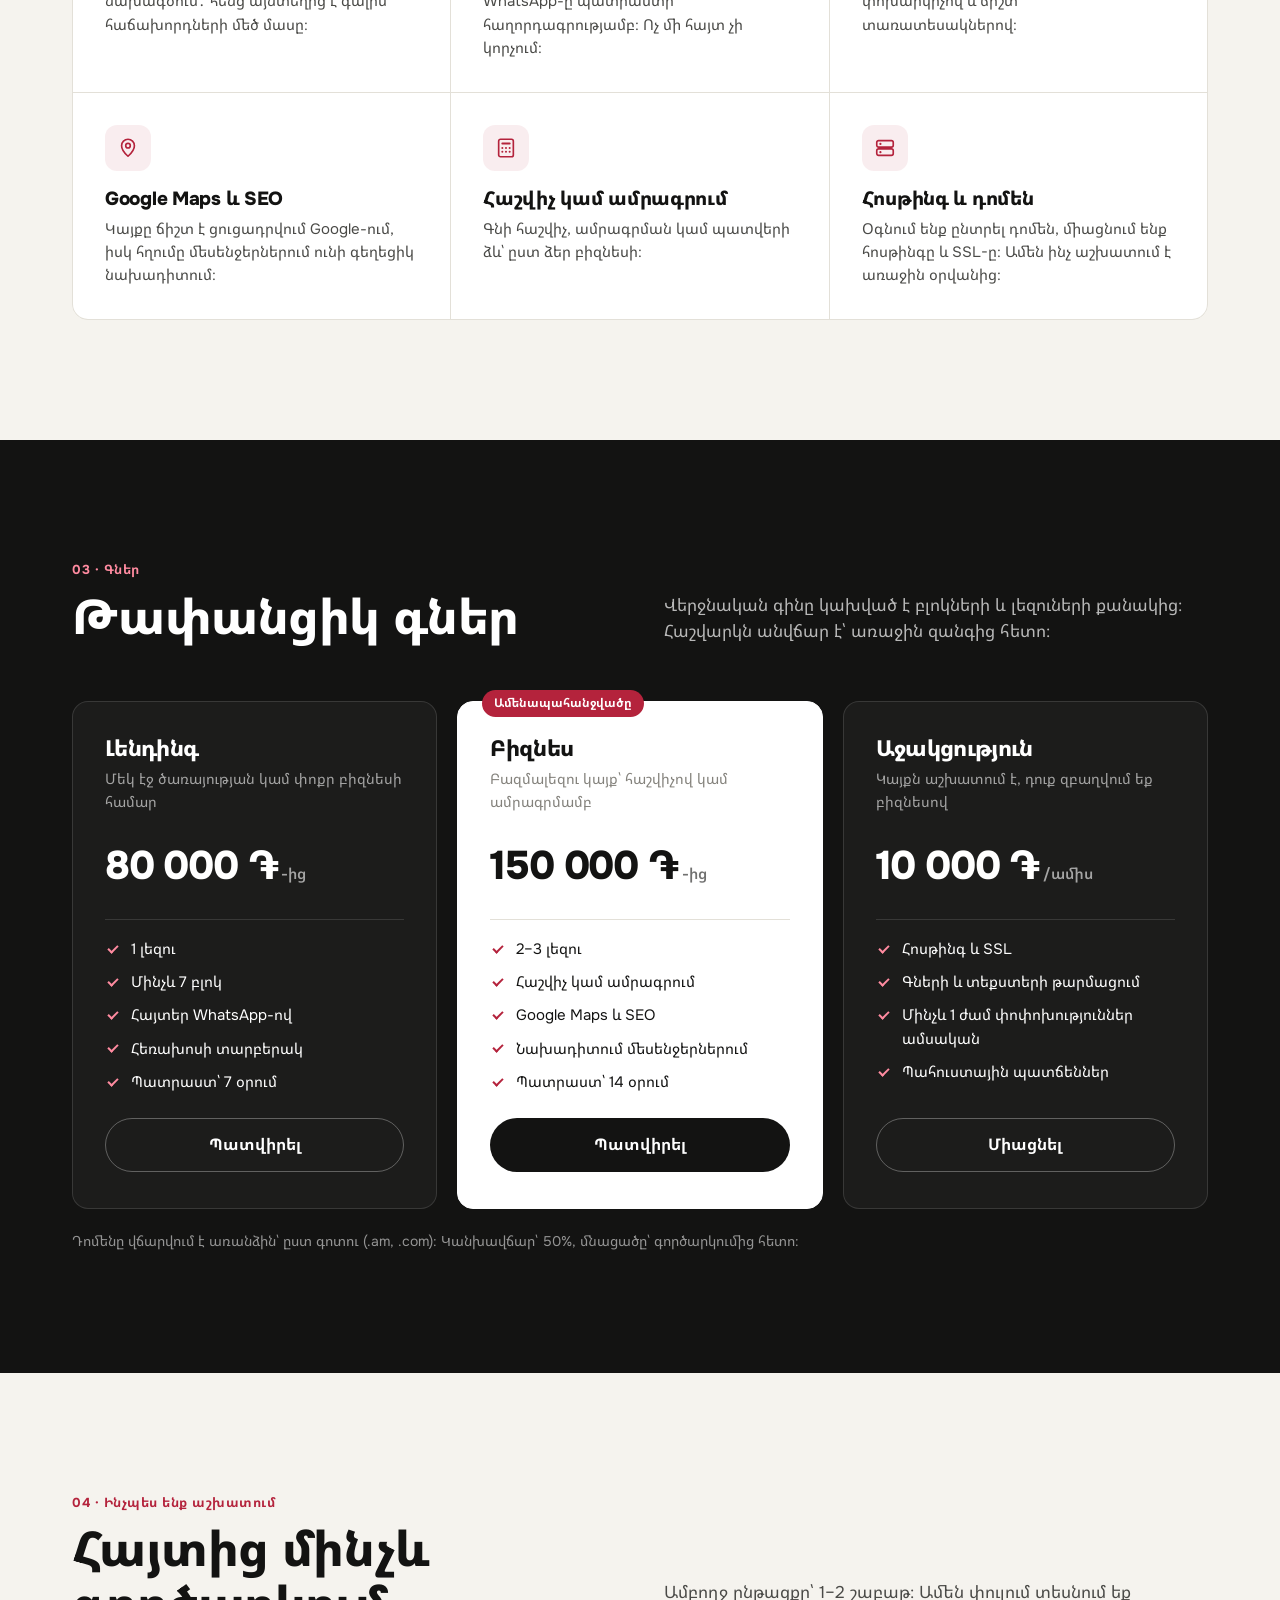
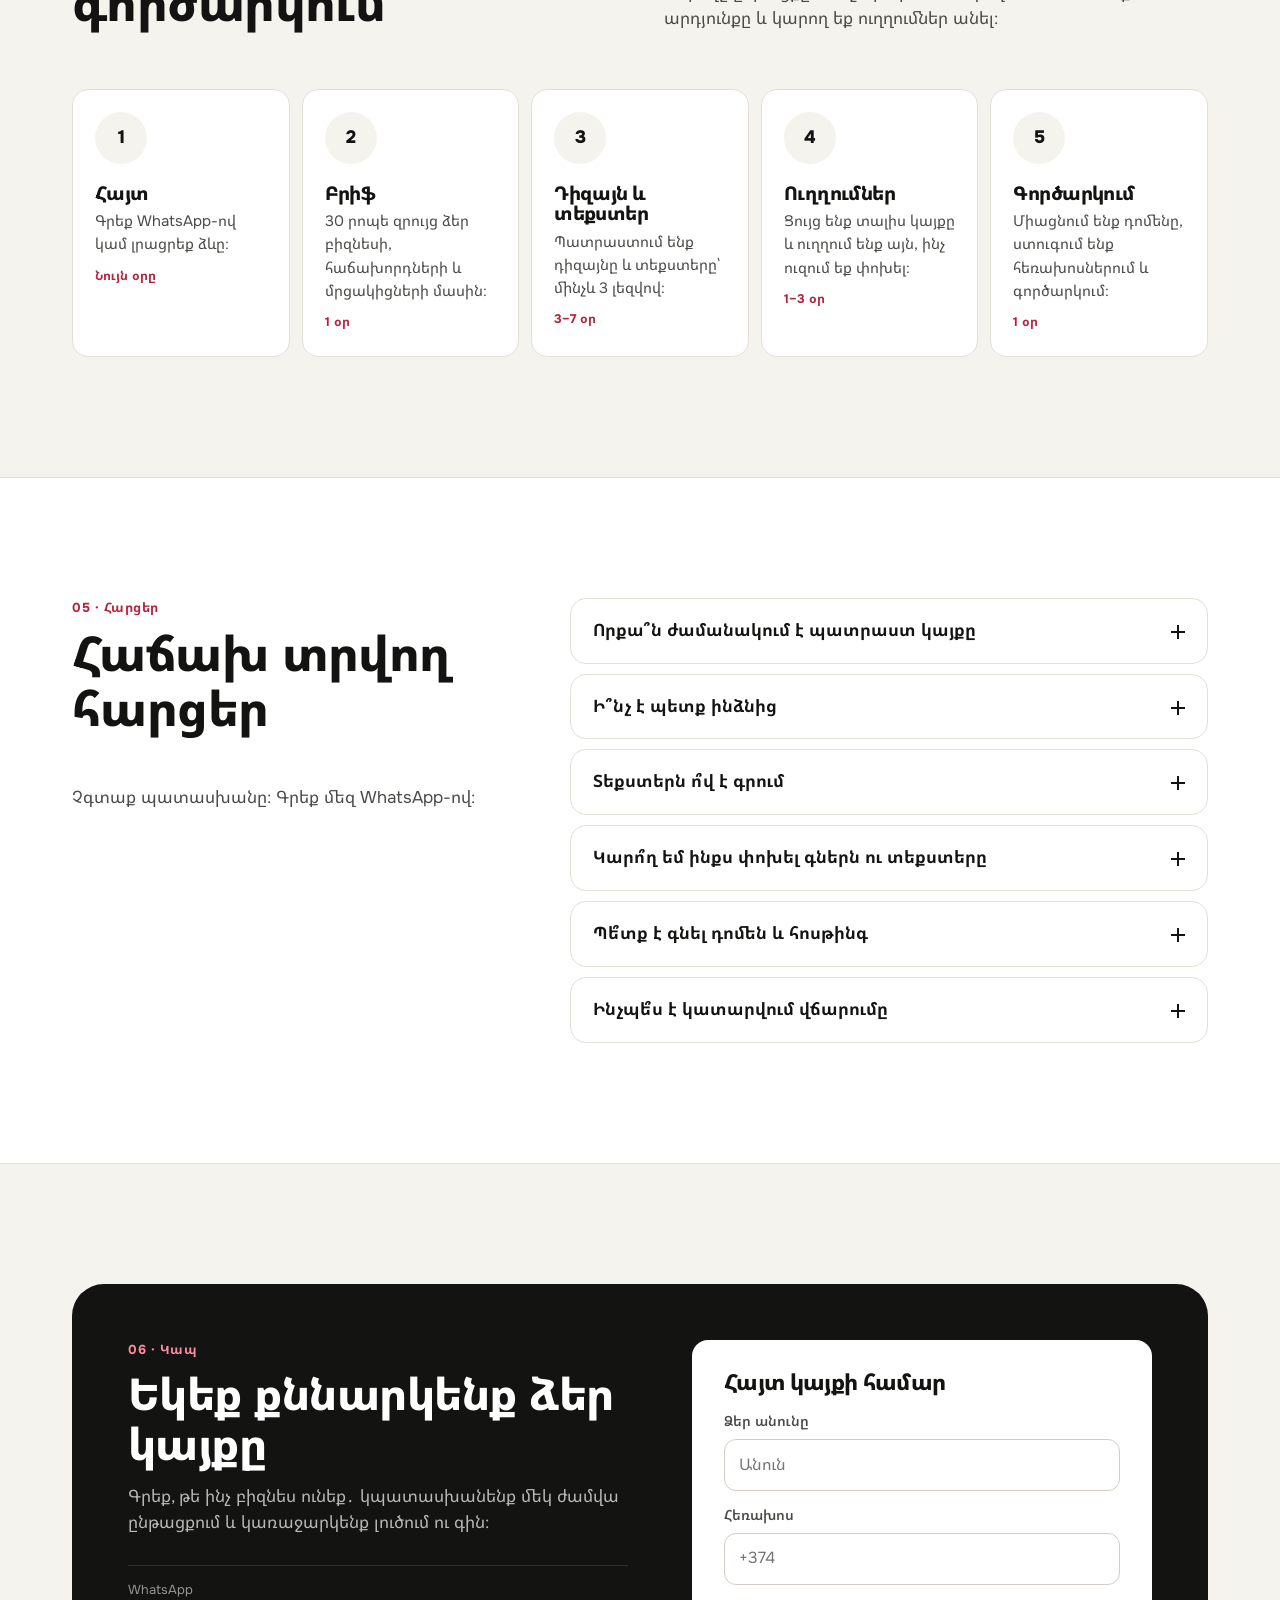
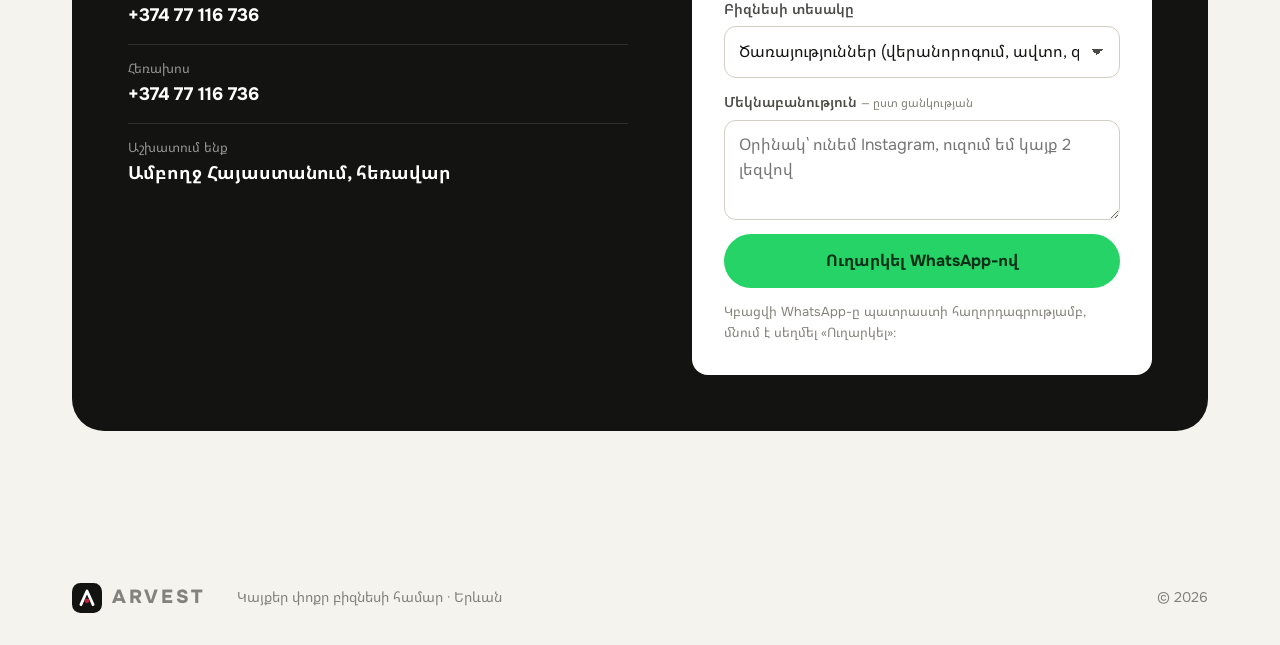
==== commit b974a0f4: "Add Antar House guesthouse demo with motion design New concept project in HY/RU/EN: layered forest s" ====
--- a/index.html
+++ b/index.html
@@ -98,7 +98,7 @@
 
       <div class="devices" aria-hidden="true">
         <div class="laptop">
-          <div class="laptop__screen"><img src="img/projects/renovation.jpg" alt="" width="1200" height="750"></div>
+          <div class="laptop__screen"><img src="img/projects/guesthouse.jpg" alt="" width="1200" height="750"></div>
           <div class="laptop__base"></div>
         </div>
         <div class="phone"><img src="img/projects/tuning-mobile.jpg" alt="" width="390" height="844"></div>
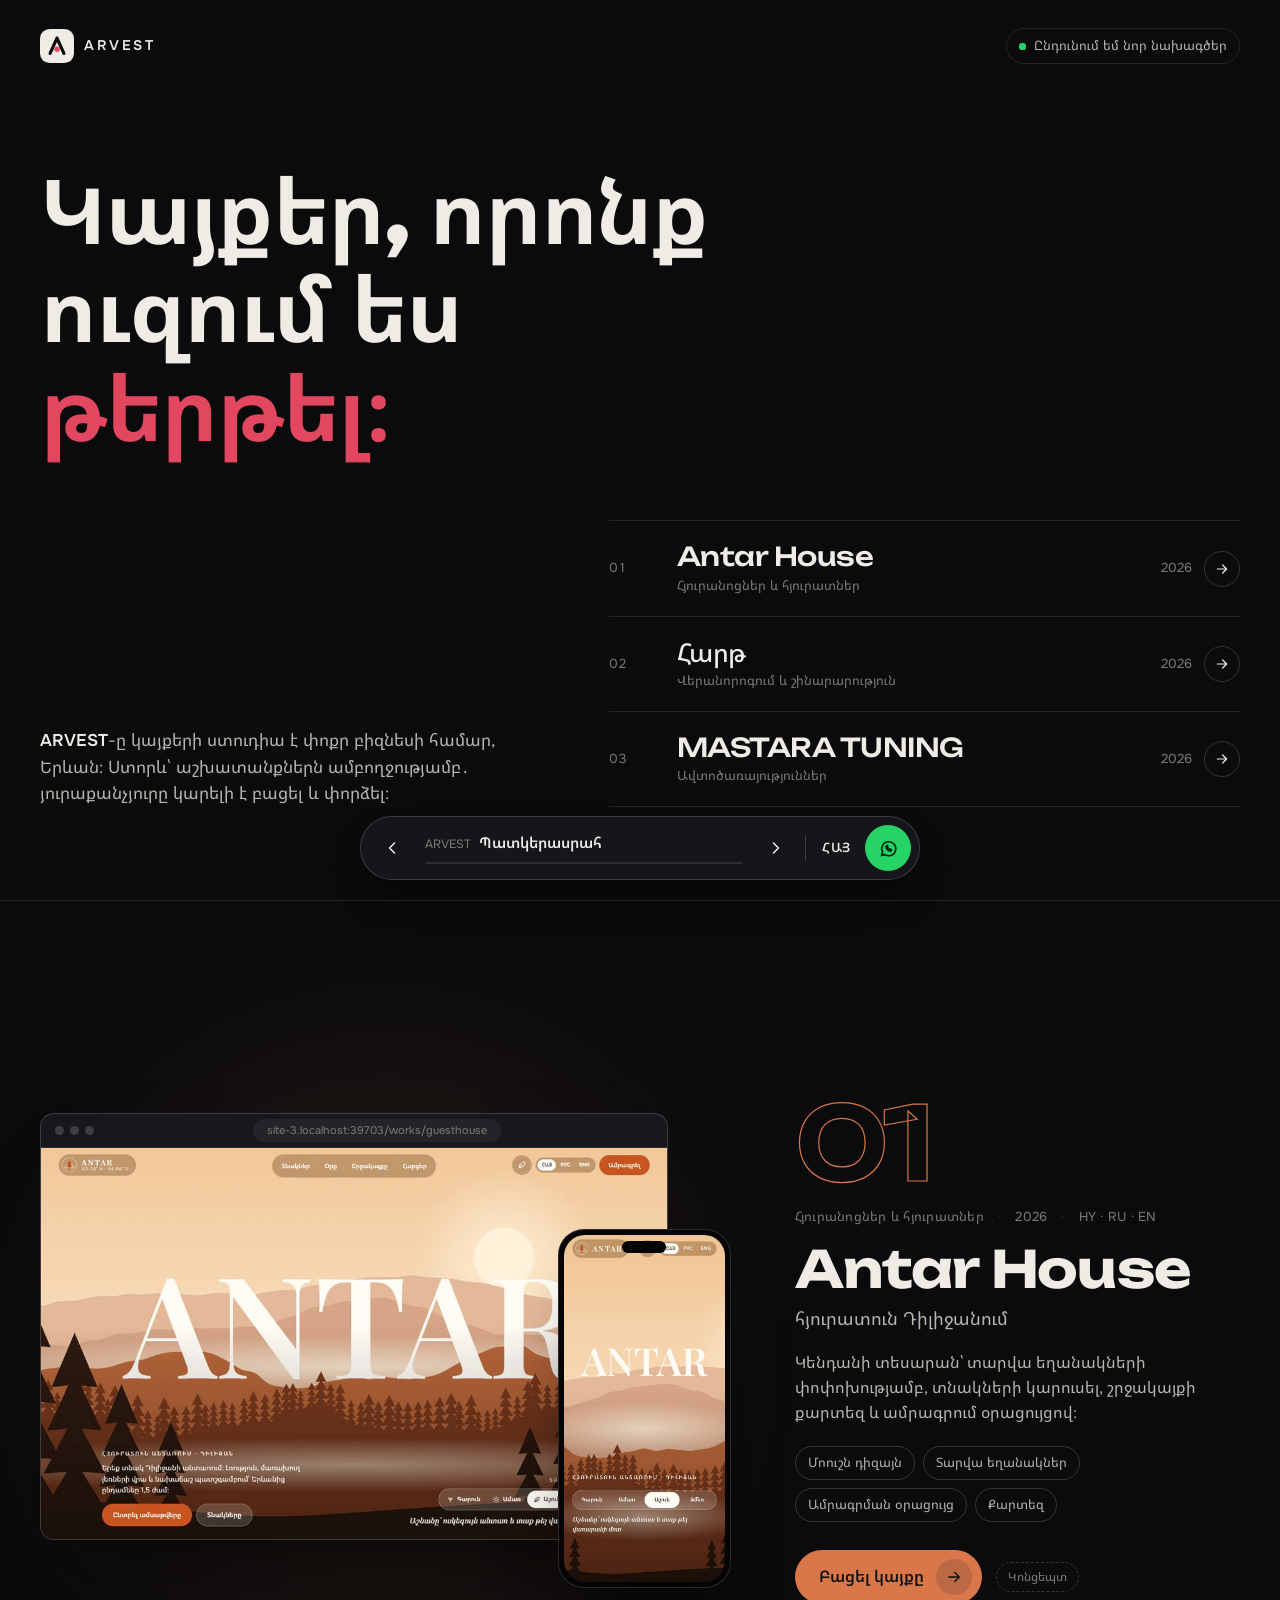
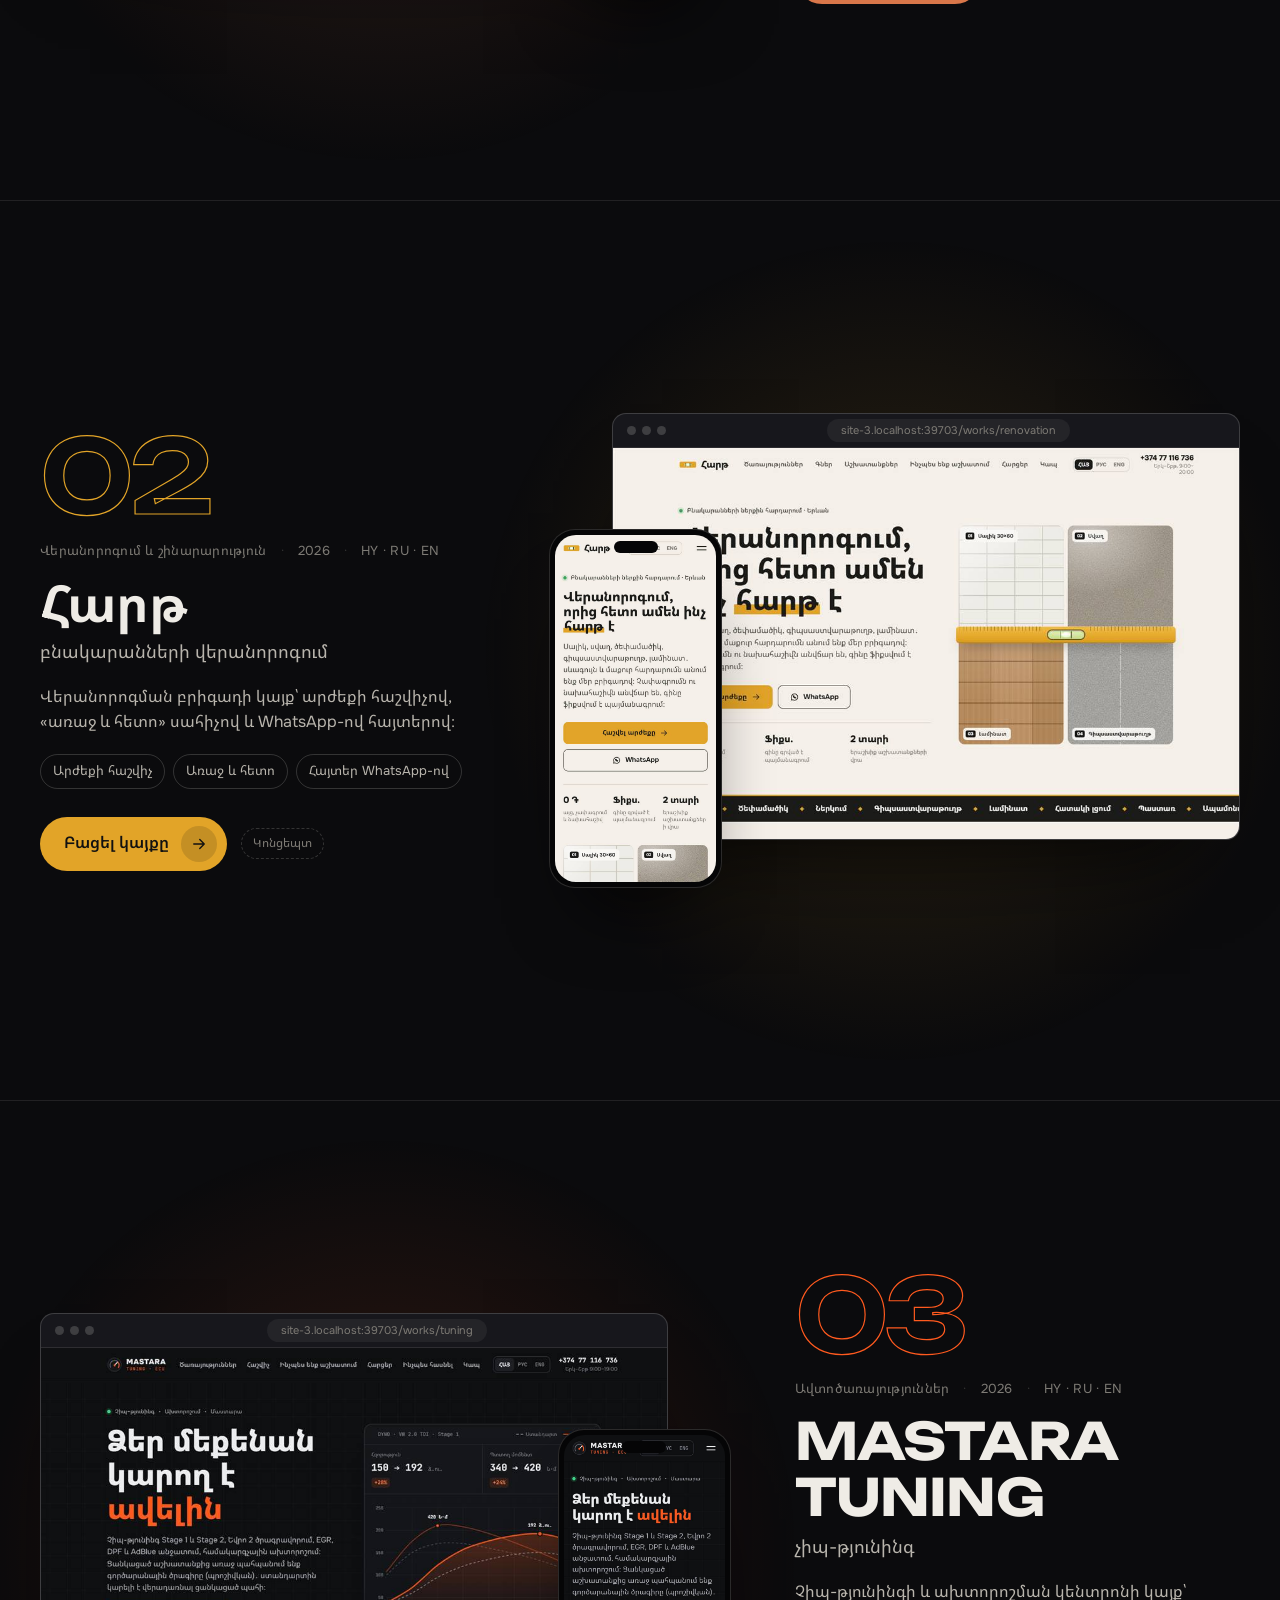
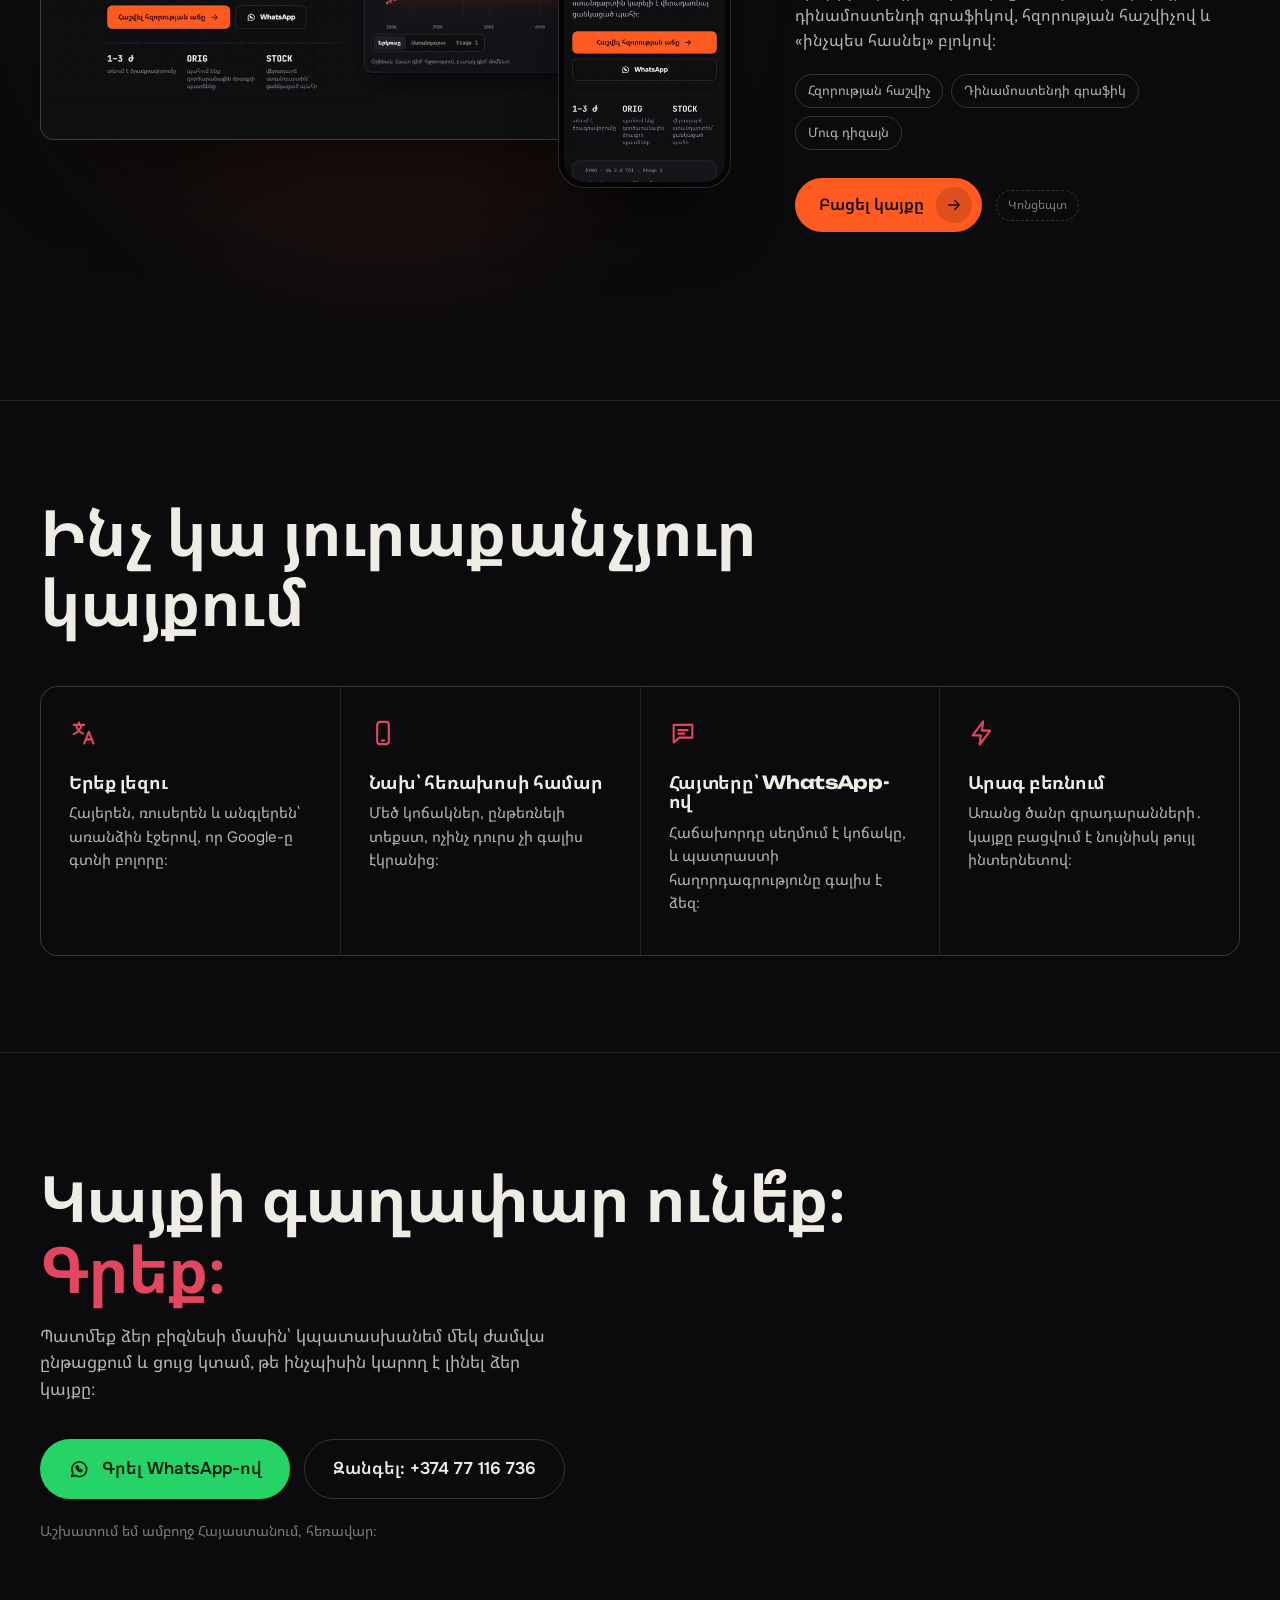
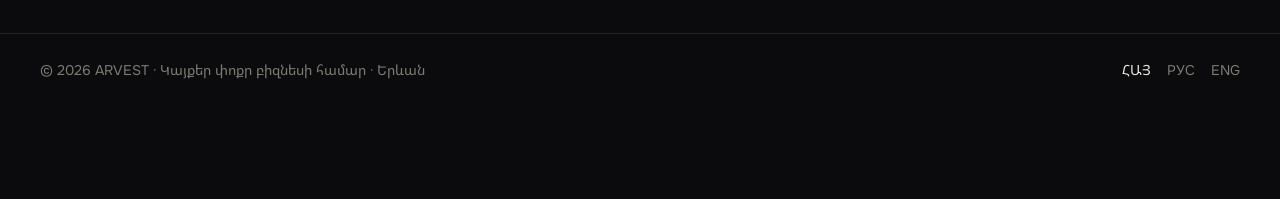
==== commit 6c381ec0: "ARVEST: rebuild the studio site as a dark gallery of work - No header bar: a floating "exhibit label" ====
--- a/index.html
+++ b/index.html
@@ -3,11 +3,11 @@
 <head>
   <meta charset="utf-8">
   <meta name="viewport" content="width=device-width, initial-scale=1, viewport-fit=cover">
-  <title>ARVEST — կայքեր փոքր բիզնեսի համար Հայաստանում</title>
-  <meta name="description" content="Ժամանակակից կայքեր փոքր բիզնեսի համար՝ 3 լեզվով, հեռախոսի համար հարմարեցված, հայտերը՝ WhatsApp-ով։ Պատրաստ 7–14 օրում։ Գներ՝ 80 000 ֏-ից։">
-  <meta name="theme-color" content="#F5F3EE">
-  <meta property="og:title" content="ARVEST — կայքեր փոքր բիզնեսի համար">
-  <meta property="og:description" content="3 լեզվով, հեռախոսի համար հարմարեցված, հայտերը՝ WhatsApp-ով։ Պատրաստ 7–14 օրում։">
+  <title>ARVEST — կայքերի ստուդիա · աշխատանքներ</title>
+  <meta name="description" content="ARVEST ստուդիայի աշխատանքները՝ կայքեր փոքր բիզնեսի համար Հայաստանում։ Յուրաքանչյուր նախագիծ կարելի է բացել և փորձել։">
+  <meta name="theme-color" content="#0B0B0D">
+  <meta property="og:title" content="ARVEST — կայքեր, որոնք ուզում ես թերթել">
+  <meta property="og:description" content="Աշխատանքների պատկերասրահ՝ 3 լեզվով, հեռախոսի համար, արագ։">
   <meta property="og:type" content="website">
   <meta property="og:url" content="https://razners.github.io/">
   <meta property="og:locale" content="hy_AM">
@@ -23,302 +23,83 @@
   <link rel="icon" href="favicon.svg" type="image/svg+xml">
   <link rel="preconnect" href="https://fonts.googleapis.com">
   <link rel="preconnect" href="https://fonts.gstatic.com" crossorigin>
-  <link href="https://fonts.googleapis.com/css2?family=Noto+Sans+Armenian:wght@400;500;600;700;800&family=Onest:wght@400;500;600;700;800&display=swap" rel="stylesheet">
+  <link href="https://fonts.googleapis.com/css2?family=Noto+Sans+Armenian:wght@400;600;700&family=Onest:wght@400;600&family=Unbounded:wght@500;600&display=swap" rel="stylesheet">
   <link rel="stylesheet" href="css/style.css">
+  <script>(function (h) { var s = location.search.indexOf('noanim') > -1, r = window.matchMedia && matchMedia('(prefers-reduced-motion: reduce)').matches; h.classList.add('js', s ? 'static' : (r || !('IntersectionObserver' in window) ? 'calm' : 'anim')); })(document.documentElement);</script>
   <script type="application/ld+json">
   {
     "@context": "https://schema.org",
     "@type": "ProfessionalService",
     "name": "ARVEST",
-    "description": "Կայքեր փոքր բիզնեսի համար",
+    "description": "Կայքեր փոքր բիզնեսի համար · Երևան",
     "telephone": "+37477116736",
     "areaServed": "AM",
+    "url": "https://razners.github.io/",
     "address": { "@type": "PostalAddress", "addressLocality": "Երևան", "addressCountry": "AM" }
   }
   </script>
 </head>
 <body>
 
-<header class="header">
-  <div class="container header__row">
-    <a class="logo" href="#top" aria-label="ARVEST — գլխավոր">
-      <svg class="logo__mark" viewBox="0 0 32 32" aria-hidden="true"><rect width="32" height="32" rx="9" fill="#131312"/><path d="M9.5 23 16 8.5 22.5 23" fill="none" stroke="#fff" stroke-width="3" stroke-linecap="round" stroke-linejoin="round"/><circle cx="16" cy="19" r="2.6" fill="#B4233C"/></svg>
-      <span>ARVEST</span>
-    </a>
-
-    <nav class="nav" id="nav" aria-label="Գլխավոր մենյու">
-      <a href="#works">Աշխատանքներ</a>
-      <a href="#included">Ինչ է ներառված</a>
-      <a href="#prices">Գներ</a>
-      <a href="#process">Ինչպես ենք աշխատում</a>
-      <a href="#faq">Հարցեր</a>
-      <a href="#contacts">Կապ</a>
-      <div class="nav__mobile-extra">
-        <a class="btn btn--wa btn--block" href="https://wa.me/37477116736" target="_blank" rel="noopener">Գրել WhatsApp-ով</a>
-        <a class="btn btn--ghost btn--block" href="tel:+37477116736">Զանգել՝ +374 77 116 736</a>
-      </div>
-    </nav>
-
-    <div class="lang" aria-label="Լեզու">
-      <span class="is-active">ՀԱՅ</span>
-      <a href="ru/" hreflang="ru" lang="ru" data-lang>РУС</a>
-      <a href="en/" hreflang="en" lang="en" data-lang>ENG</a>
+<main id="top">
+  <section class="intro" id="intro" data-tag="intro">
+    <div class="container intro__top">
+      <a class="mark" href="#top" aria-label="ARVEST — գլխավոր"><svg viewBox="0 0 32 32" aria-hidden="true"><rect width="32" height="32" rx="9" fill="#EFECE6"/><path d="M9.5 23 16 8.5 22.5 23" fill="none" stroke="#0B0B0D" stroke-width="3" stroke-linecap="round" stroke-linejoin="round"/><circle cx="16" cy="19" r="2.6" fill="#E2475F"/></svg><span>ARVEST</span></a>
+      <span class="status"><i aria-hidden="true"></i>Ընդունում եմ նոր նախագծեր</span>
     </div>
-
-    <a class="btn btn--primary header__cta" href="#contacts">Քննարկել կայքը</a>
-
-    <button class="burger" type="button" aria-label="Բացել մենյուն" aria-expanded="false" aria-controls="nav"><span></span><span></span></button>
-  </div>
-</header>
-
-<main id="top">
-
-  <section class="hero">
-    <div class="container hero__grid">
-      <div>
-        <p class="eyebrow"><b>ARVEST</b>Վեբ-ստուդիա · Երևան</p>
-        <h1>Կայքեր, որոնք <em>բերում են</em> հաճախորդներ</h1>
-        <p class="lead">Ստեղծում ենք կայքեր փոքր բիզնեսի համար՝ հայերեն, ռուսերեն և անգլերեն։ Հարմար են հեռախոսի համար, իսկ հայտերը գալիս են անմիջապես ձեր WhatsApp-ին։</p>
-        <div class="hero__cta">
-          <a class="btn btn--primary" href="#works">
-            Դիտել աշխատանքները
-            <svg viewBox="0 0 24 24" class="i" aria-hidden="true"><path d="M5 12h14M13 6l6 6-6 6"/></svg>
-          </a>
-          <a class="btn btn--ghost" href="https://wa.me/37477116736" target="_blank" rel="noopener">
-            <svg viewBox="0 0 24 24" class="i" aria-hidden="true"><path d="M4 20l1.3-3.9A8 8 0 1 1 8 19z"/><path d="M9 9.5c0 3 2.5 5.5 5.5 5.5l1-1.5-2-1-1 .8a4 4 0 0 1-1.8-1.8l.8-1-1-2z"/></svg>
-            Գրել WhatsApp-ով
-          </a>
-        </div>
-        <ul class="hero__stats">
-          <li><b>7–14 օր</b><span>և կայքը պատրաստ է</span></li>
-          <li><b>3 լեզու</b><span>HY · RU · EN</span></li>
-          <li><b>80 000 ֏</b><span>գինը՝ սկսած</span></li>
-        </ul>
-      </div>
-
-      <div class="devices" aria-hidden="true">
-        <div class="laptop">
-          <div class="laptop__screen"><img src="img/projects/guesthouse.jpg" alt="" width="1200" height="750"></div>
-          <div class="laptop__base"></div>
-        </div>
-        <div class="phone"><img src="img/projects/tuning-mobile.jpg" alt="" width="390" height="844"></div>
+    <div class="container intro__body">
+      <h1 aria-label="Կայքեր, որոնք ուզում ես թերթել"><span aria-hidden="true"><span class="ln"><span style="--i:0">Կայքեր, որոնք</span></span><span class="ln"><span style="--i:1">ուզում ես</span></span><span class="ln"><span style="--i:2"><em>թերթել։</em></span></span></span></h1>
+      <div class="intro__foot">
+        <p class="intro__lead"><b>ARVEST</b>-ը կայքերի ստուդիա է փոքր բիզնեսի համար, Երևան։ Ստորև՝ աշխատանքներն ամբողջությամբ․ յուրաքանչյուրը կարելի է բացել և փորձել։</p>
+        <!-- Указатель и галерея строятся из data/projects.json (админка: app.pagescms.org) -->
+        <ol class="index" id="index" aria-label="Աշխատանքների ցանկ"><li><a href="works/guesthouse/"><span class="index__n">01</span><span><span class="index__t">Antar House</span></span><span class="index__go"><svg class="i" viewBox="0 0 24 24" aria-hidden="true"><path d="M5 12h14M13 6l6 6-6 6"/></svg></span></a></li><li><a href="works/renovation/"><span class="index__n">02</span><span><span class="index__t">Հարթ</span></span><span class="index__go"><svg class="i" viewBox="0 0 24 24" aria-hidden="true"><path d="M5 12h14M13 6l6 6-6 6"/></svg></span></a></li><li><a href="works/tuning/"><span class="index__n">03</span><span><span class="index__t">MASTARA TUNING</span></span><span class="index__go"><svg class="i" viewBox="0 0 24 24" aria-hidden="true"><path d="M5 12h14M13 6l6 6-6 6"/></svg></span></a></li></ol>
       </div>
     </div>
   </section>
 
-  <section class="section section--paper" id="works">
+  <section class="gallery" id="works" aria-label="Աշխատանքներ"></section>
+
+  <section class="basics" id="basics" data-tag="basics">
     <div class="container">
-      <div class="sec-head reveal">
-        <div>
-          <p class="sec-head__num">01 · Աշխատանքներ</p>
-          <h2>Մեր աշխատանքները</h2>
-        </div>
-        <p class="sec-head__text">Յուրաքանչյուր նախագիծ բացվում է ամբողջությամբ՝ կարող եք փորձել հաշվիչները, ձևերը և լեզուների փոխարկիչը։</p>
-      </div>
-      <div class="filters" id="filters" role="group" aria-label="Ոլորտ"></div>
-      <!-- Կարտերը ստեղծվում են data/projects.json ֆայլից (կառավարման վահանակ՝ app.pagescms.org) -->
-      <div class="projects" id="projects">
-        <a class="project" href="works/renovation/"><div class="project__body"><h3>Հարթ — բնակարանների վերանորոգում</h3><span class="project__go">Բացել կայքը →</span></div></a>
-        <a class="project" href="works/tuning/"><div class="project__body"><h3>MASTARA TUNING — չիպ-թյունինգ</h3><span class="project__go">Բացել կայքը →</span></div></a>
-      </div>
+      <h2 class="rv">Ինչ կա յուրաքանչյուր կայքում</h2>
+      <div class="basics__grid"><div class="basic rv" style="--i:0"><svg class="i" viewBox="0 0 24 24" aria-hidden="true"><path d="M4 5h9M8.5 3v2M6 5c.6 3.4 2.8 6 6 7.5M11 5c-.8 3.6-3.4 6.6-7 8"/><path d="M13 21l4-10 4 10M14.4 17.5h5.2"/></svg><h3>Երեք լեզու</h3><p>Հայերեն, ռուսերեն և անգլերեն՝ առանձին էջերով, որ Google-ը գտնի բոլորը։</p></div><div class="basic rv" style="--i:1"><svg class="i" viewBox="0 0 24 24" aria-hidden="true"><rect x="7" y="2.5" width="10" height="19" rx="2.5"/><path d="M11 18.5h2"/></svg><h3>Նախ՝ հեռախոսի համար</h3><p>Մեծ կոճակներ, ընթեռնելի տեքստ, ոչինչ դուրս չի գալիս էկրանից։</p></div><div class="basic rv" style="--i:2"><svg class="i" viewBox="0 0 24 24" aria-hidden="true"><path d="M4 5h16v11H9l-5 4z"/><path d="M8 9.5h8M8 12.5h5"/></svg><h3>Հայտերը՝ WhatsApp-ով</h3><p>Հաճախորդը սեղմում է կոճակը, և պատրաստի հաղորդագրությունը գալիս է ձեզ։</p></div><div class="basic rv" style="--i:3"><svg class="i" viewBox="0 0 24 24" aria-hidden="true"><path d="M13 2L4 14h7l-1 8 9-12h-7z"/></svg><h3>Արագ բեռնում</h3><p>Առանց ծանր գրադարանների․ կայքը բացվում է նույնիսկ թույլ ինտերնետով։</p></div></div>
     </div>
   </section>
 
-  <section class="section" id="included">
+  <section class="contact" id="contact" data-tag="contact">
     <div class="container">
-      <div class="sec-head reveal">
-        <div>
-          <p class="sec-head__num">02 · Ինչ է ներառված</p>
-          <h2>Յուրաքանչյուր կայքում</h2>
-        </div>
-        <p class="sec-head__text">Այն ամենը, ինչ պետք է, որպեսզի կայքը հաճախորդներ բերի, ոչ թե պարզապես լինի։</p>
+      <h2 class="rv">Կայքի գաղափար ունե՞ք։ <em>Գրեք։</em></h2>
+      <p class="contact__lead rv">Պատմեք ձեր բիզնեսի մասին՝ կպատասխանեմ մեկ ժամվա ընթացքում և ցույց կտամ, թե ինչպիսին կարող է լինել ձեր կայքը։</p>
+      <div class="contact__act rv">
+        <a class="cta cta--wa" href="https://wa.me/37477116736?text=%D4%B2%D5%A1%D6%80%D6%87%20%D5%81%D5%A5%D5%A6%D6%89%20%D5%8F%D5%A5%D5%BD%D5%A1%20%D5%B1%D5%A5%D6%80%20%D5%A1%D5%B7%D5%AD%D5%A1%D5%BF%D5%A1%D5%B6%D6%84%D5%B6%D5%A5%D6%80%D5%A8%2C%20%D5%B8%D6%82%D5%A6%D5%B8%D6%82%D5%B4%20%D5%A5%D5%B4%20%D5%AF%D5%A1%D5%B5%D6%84%D6%89" target="_blank" rel="noopener"><svg class="i" viewBox="0 0 24 24" aria-hidden="true"><path d="M4 20l1.3-3.9A8 8 0 1 1 8 19z"/><path d="M9 9.5c0 3 2.5 5.5 5.5 5.5l1-1.5-2-1-1 .8a4 4 0 0 1-1.8-1.8l.8-1-1-2z"/></svg>Գրել WhatsApp-ով</a>
+        <a class="cta cta--line" href="tel:+37477116736">Զանգել: +374 77 116 736</a>
       </div>
-      <div class="included reveal">
-        <div class="inc">
-          <span class="inc__icon"><svg viewBox="0 0 24 24" class="i" aria-hidden="true"><rect x="6" y="2.5" width="12" height="19" rx="2.5"/><path d="M10.5 18.5h3"/></svg></span>
-          <h3>Հարմար է հեռախոսի համար</h3>
-          <p>Կայքերը նախ հեռախոսի համար ենք նախագծում․ հենց այնտեղից է գալիս հաճախորդների մեծ մասը։</p>
-        </div>
-        <div class="inc">
-          <span class="inc__icon"><svg viewBox="0 0 24 24" class="i" aria-hidden="true"><path d="M4 20l1.3-3.9A8 8 0 1 1 8 19z"/><path d="M9 9.5c0 3 2.5 5.5 5.5 5.5l1-1.5-2-1-1 .8a4 4 0 0 1-1.8-1.8l.8-1-1-2z"/></svg></span>
-          <h3>Հայտեր WhatsApp-ով</h3>
-          <p>Ձևերն ու կոճակները բացում են WhatsApp-ը պատրաստի հաղորդագրությամբ։ Ոչ մի հայտ չի կորչում։</p>
-        </div>
-        <div class="inc">
-          <span class="inc__icon"><svg viewBox="0 0 24 24" class="i" aria-hidden="true"><circle cx="12" cy="12" r="9"/><path d="M3 12h18M12 3c2.5 2.5 3.8 5.5 3.8 9s-1.3 6.5-3.8 9c-2.5-2.5-3.8-5.5-3.8-9S9.5 5.5 12 3z"/></svg></span>
-          <h3>Մինչև 3 լեզու</h3>
-          <p>Հայերեն, ռուսերեն և անգլերեն՝ լեզուների փոխարկիչով և ճիշտ տառատեսակներով։</p>
-        </div>
-        <div class="inc">
-          <span class="inc__icon"><svg viewBox="0 0 24 24" class="i" aria-hidden="true"><path d="M12 21s-7-6.2-7-11.5A7 7 0 0 1 19 9.5C19 14.8 12 21 12 21z"/><circle cx="12" cy="9.5" r="2.5"/></svg></span>
-          <h3>Google Maps և SEO</h3>
-          <p>Կայքը ճիշտ է ցուցադրվում Google-ում, իսկ հղումը մեսենջերներում ունի գեղեցիկ նախադիտում։</p>
-        </div>
-        <div class="inc">
-          <span class="inc__icon"><svg viewBox="0 0 24 24" class="i" aria-hidden="true"><rect x="4" y="2.5" width="16" height="19" rx="2"/><path d="M8 7h8M8 12h.01M12 12h.01M16 12h.01M8 16h.01M12 16h.01M16 16h.01" stroke-width="2.2"/></svg></span>
-          <h3>Հաշվիչ կամ ամրագրում</h3>
-          <p>Գնի հաշվիչ, ամրագրման կամ պատվերի ձև՝ ըստ ձեր բիզնեսի։</p>
-        </div>
-        <div class="inc">
-          <span class="inc__icon"><svg viewBox="0 0 24 24" class="i" aria-hidden="true"><rect x="3" y="4" width="18" height="7" rx="2"/><rect x="3" y="13" width="18" height="7" rx="2"/><path d="M7 7.5h.01M7 16.5h.01" stroke-width="2.4"/></svg></span>
-          <h3>Հոսթինգ և դոմեն</h3>
-          <p>Օգնում ենք ընտրել դոմեն, միացնում ենք հոսթինգը և SSL-ը։ Ամեն ինչ աշխատում է առաջին օրվանից։</p>
-        </div>
-      </div>
-    </div>
-  </section>
-
-  <section class="section section--dark" id="prices">
-    <div class="container">
-      <div class="sec-head reveal">
-        <div>
-          <p class="sec-head__num">03 · Գներ</p>
-          <h2>Թափանցիկ գներ</h2>
-        </div>
-        <p class="sec-head__text">Վերջնական գինը կախված է բլոկների և լեզուների քանակից։ Հաշվարկն անվճար է՝ առաջին զանգից հետո։</p>
-      </div>
-      <!-- Գները փոխեք այստեղ -->
-      <div class="prices">
-        <article class="price reveal">
-          <h3>Լենդինգ</h3>
-          <p class="price__for">Մեկ էջ ծառայության կամ փոքր բիզնեսի համար</p>
-          <p class="price__sum">80 000 ֏<small>-ից</small></p>
-          <ul><li>1 լեզու</li><li>Մինչև 7 բլոկ</li><li>Հայտեր WhatsApp-ով</li><li>Հեռախոսի տարբերակ</li><li>Պատրաստ՝ 7 օրում</li></ul>
-          <a class="btn btn--ghost btn--block" href="#contacts">Պատվիրել</a>
-        </article>
-        <article class="price price--main reveal">
-          <span class="price__flag">Ամենապահանջվածը</span>
-          <h3>Բիզնես</h3>
-          <p class="price__for">Բազմալեզու կայք՝ հաշվիչով կամ ամրագրմամբ</p>
-          <p class="price__sum">150 000 ֏<small>-ից</small></p>
-          <ul><li>2–3 լեզու</li><li>Հաշվիչ կամ ամրագրում</li><li>Google Maps և SEO</li><li>Նախադիտում մեսենջերներում</li><li>Պատրաստ՝ 14 օրում</li></ul>
-          <a class="btn btn--primary btn--block" href="#contacts">Պատվիրել</a>
-        </article>
-        <article class="price reveal">
-          <h3>Աջակցություն</h3>
-          <p class="price__for">Կայքն աշխատում է, դուք զբաղվում եք բիզնեսով</p>
-          <p class="price__sum">10 000 ֏<small>/ամիս</small></p>
-          <ul><li>Հոսթինգ և SSL</li><li>Գների և տեքստերի թարմացում</li><li>Մինչև 1 ժամ փոփոխություններ ամսական</li><li>Պահուստային պատճեններ</li></ul>
-          <a class="btn btn--ghost btn--block" href="#contacts">Միացնել</a>
-        </article>
-      </div>
-      <p class="prices__note">Դոմենը վճարվում է առանձին՝ ըստ գոտու (.am, .com)։ Կանխավճար՝ 50%, մնացածը՝ գործարկումից հետո։</p>
-    </div>
-  </section>
-
-  <section class="section" id="process">
-    <div class="container">
-      <div class="sec-head reveal">
-        <div>
-          <p class="sec-head__num">04 · Ինչպես ենք աշխատում</p>
-          <h2>Հայտից մինչև գործարկում</h2>
-        </div>
-        <p class="sec-head__text">Ամբողջ ընթացքը՝ 1–2 շաբաթ։ Ամեն փուլում տեսնում եք արդյունքը և կարող եք ուղղումներ անել։</p>
-      </div>
-      <ol class="steps">
-        <li class="step reveal"><span class="step__n">1</span><div><h3>Հայտ</h3><p>Գրեք WhatsApp-ով կամ լրացրեք ձևը։</p><span class="step__time">Նույն օրը</span></div></li>
-        <li class="step reveal"><span class="step__n">2</span><div><h3>Բրիֆ</h3><p>30 րոպե զրույց ձեր բիզնեսի, հաճախորդների և մրցակիցների մասին։</p><span class="step__time">1 օր</span></div></li>
-        <li class="step reveal"><span class="step__n">3</span><div><h3>Դիզայն և տեքստեր</h3><p>Պատրաստում ենք դիզայնը և տեքստերը՝ մինչև 3 լեզվով։</p><span class="step__time">3–7 օր</span></div></li>
-        <li class="step reveal"><span class="step__n">4</span><div><h3>Ուղղումներ</h3><p>Ցույց ենք տալիս կայքը և ուղղում ենք այն, ինչ ուզում եք փոխել։</p><span class="step__time">1–3 օր</span></div></li>
-        <li class="step reveal"><span class="step__n">5</span><div><h3>Գործարկում</h3><p>Միացնում ենք դոմենը, ստուգում ենք հեռախոսներում և գործարկում։</p><span class="step__time">1 օր</span></div></li>
-      </ol>
-    </div>
-  </section>
-
-  <section class="section section--paper" id="faq">
-    <div class="container faq-wrap">
-      <div class="sec-head reveal">
-        <div>
-          <p class="sec-head__num">05 · Հարցեր</p>
-          <h2>Հաճախ տրվող հարցեր</h2>
-        </div>
-        <p class="sec-head__text">Չգտաք պատասխանը։ Գրեք մեզ WhatsApp-ով։</p>
-      </div>
-      <div class="faq">
-        <details class="reveal">
-          <summary>Որքա՞ն ժամանակում է պատրաստ կայքը</summary>
-          <p>Լենդինգը՝ մոտ 7 օրում, բազմալեզու կայքը՝ 10–14 օրում։ Ժամկետը կախված է նաև նրանից, թե որքան արագ եք ուղարկում լուսանկարներն ու տեղեկությունները։</p>
-        </details>
-        <details class="reveal">
-          <summary>Ի՞նչ է պետք ինձնից</summary>
-          <p>Պատմություն ձեր բիզնեսի մասին, ծառայությունների ցանկ և գներ, լուսանկարներ և կոնտակտներ։ Մնացածը մենք կանենք։</p>
-        </details>
-        <details class="reveal">
-          <summary>Տեքստերն ո՞վ է գրում</summary>
-          <p>Մենք։ Գրում ենք պարզ լեզվով՝ մինչև 3 լեզվով, իսկ դուք ստուգում և հաստատում եք։</p>
-        </details>
-        <details class="reveal">
-          <summary>Կարո՞ղ եմ ինքս փոխել գներն ու տեքստերը</summary>
-          <p>Այո։ Կարող ենք միացնել պարզ կառավարման վահանակ, կամ պարզապես գրեք մեզ, և աջակցության փաթեթով կթարմացնենք։</p>
-        </details>
-        <details class="reveal">
-          <summary>Պե՞տք է գնել դոմեն և հոսթինգ</summary>
-          <p>Դոմենը գրանցվում է ձեր անունով, որպեսզի միշտ ձերը լինի․ կօգնենք ընտրել և միացնել։ Հոսթինգը ներառված է աջակցության փաթեթում։</p>
-        </details>
-        <details class="reveal">
-          <summary>Ինչպե՞ս է կատարվում վճարումը</summary>
-          <p>50% կանխավճար՝ աշխատանքը սկսելիս, և 50%՝ կայքը գործարկելուց հետո։ Վճարում՝ փոխանցումով կամ քարտով։</p>
-        </details>
-      </div>
-    </div>
-  </section>
-
-  <section class="section" id="contacts">
-    <div class="container">
-      <div class="contact">
-        <div>
-          <p class="sec-head__num" style="color:#FF8BA0">06 · Կապ</p>
-          <h2>Եկեք քննարկենք ձեր կայքը</h2>
-          <p class="contact__lead">Գրեք, թե ինչ բիզնես ունեք․ կպատասխանենք մեկ ժամվա ընթացքում և կառաջարկենք լուծում ու գին։</p>
-          <ul class="contact__list">
-            <li><span class="contact__k">WhatsApp</span><a href="https://wa.me/37477116736" target="_blank" rel="noopener">+374 77 116 736</a></li>
-            <li><span class="contact__k">Հեռախոս</span><a href="tel:+37477116736">+374 77 116 736</a></li>
-            <li><span class="contact__k">Աշխատում ենք</span><b>Ամբողջ Հայաստանում, հեռավար</b></li>
-          </ul>
-        </div>
-        <form class="form" id="leadForm" novalidate>
-          <h3>Հայտ կայքի համար</h3>
-          <label class="field"><span>Ձեր անունը</span><input name="name" type="text" autocomplete="name" placeholder="Անուն"></label>
-          <label class="field">
-            <span>Հեռախոս</span>
-            <input name="phone" type="tel" autocomplete="tel" inputmode="tel" placeholder="+374" required>
-            <em class="field__err">Նշեք հեռախոսահամարը, որպեսզի կարողանանք կապվել</em>
-          </label>
-          <label class="field">
-            <span>Բիզնեսի տեսակը</span>
-            <select name="biz">
-              <option>Ծառայություններ (վերանորոգում, ավտո, գեղեցկություն)</option>
-              <option>Հյուրանոց կամ հյուրատուն</option>
-              <option>Սրճարան կամ ռեստորան</option>
-              <option>Բժշկական կլինիկա</option>
-              <option>Խանութ</option>
-              <option>Այլ</option>
-            </select>
-          </label>
-          <label class="field"><span>Մեկնաբանություն <small>— ըստ ցանկության</small></span><textarea name="msg" rows="3" placeholder="Օրինակ՝ ունեմ Instagram, ուզում եմ կայք 2 լեզվով"></textarea></label>
-          <button class="btn btn--wa btn--block" type="submit">Ուղարկել WhatsApp-ով</button>
-          <p class="form__note">Կբացվի WhatsApp-ը պատրաստի հաղորդագրությամբ, մնում է սեղմել «Ուղարկել»։</p>
-        </form>
-      </div>
+      <p class="contact__note rv">Աշխատում եմ ամբողջ Հայաստանում, հեռավար։</p>
     </div>
   </section>
 </main>
 
 <footer class="footer">
-  <div class="container footer__row">
-    <a class="logo" href="#top"><svg class="logo__mark" viewBox="0 0 32 32" aria-hidden="true"><rect width="32" height="32" rx="9" fill="#131312"/><path d="M9.5 23 16 8.5 22.5 23" fill="none" stroke="#fff" stroke-width="3" stroke-linecap="round" stroke-linejoin="round"/><circle cx="16" cy="19" r="2.6" fill="#B4233C"/></svg><span>ARVEST</span></a>
-    <p>Կայքեր փոքր բիզնեսի համար · Երևան</p>
-    <p>© <span id="year">2026</span></p>
+  <div class="container">
+    <p>© <span id="year">2026</span> ARVEST · Կայքեր փոքր բիզնեսի համար · Երևան</p>
+    <nav aria-label="Լեզու"><span aria-current="true">ՀԱՅ</span><a href="ru/" hreflang="ru" lang="ru" data-lang>РУС</a><a href="en/" hreflang="en" lang="en" data-lang>ENG</a></nav>
   </div>
 </footer>
 
-<div class="mbar">
-  <a class="btn btn--primary" href="#works">Աշխատանքներ</a>
-  <a class="btn btn--wa" href="https://wa.me/37477116736" target="_blank" rel="noopener">
-    <svg viewBox="0 0 24 24" class="i" aria-hidden="true"><path d="M4 20l1.3-3.9A8 8 0 1 1 8 19z"/></svg>
-    WhatsApp
+<nav class="tag" id="tag" aria-label="Պատկերասրահի նավիգացիա">
+  <button class="tag__btn" type="button" data-step="-1" aria-label="Նախորդ աշխատանքը"><svg class="i" viewBox="0 0 24 24" aria-hidden="true"><path d="M15 6l-6 6 6 6"/></svg></button>
+  <a class="tag__now" href="#top">
+    <span class="tag__txt"><span class="tag__n">ARVEST</span><span class="tag__t">Պատկերասրահ</span></span>
+    <span class="tag__bar" aria-hidden="true"><b></b></span>
   </a>
-</div>
+  <button class="tag__btn" type="button" data-step="1" aria-label="Հաջորդ աշխատանքը"><svg class="i" viewBox="0 0 24 24" aria-hidden="true"><path d="M9 6l6 6-6 6"/></svg></button>
+  <i class="tag__sep" aria-hidden="true"></i>
+  <details class="tag__lang">
+    <summary aria-label="Լեզու">ՀԱՅ</summary>
+    <ul><li><span aria-current="true">Հայերեն <small>ՀԱՅ</small></span></li><li><a href="ru/" hreflang="ru" lang="ru" data-lang>Русский <small>РУС</small></a></li><li><a href="en/" hreflang="en" lang="en" data-lang>English <small>ENG</small></a></li></ul>
+  </details>
+  <a class="tag__wa" href="https://wa.me/37477116736?text=%D4%B2%D5%A1%D6%80%D6%87%20%D5%81%D5%A5%D5%A6%D6%89%20%D5%8F%D5%A5%D5%BD%D5%A1%20%D5%B1%D5%A5%D6%80%20%D5%A1%D5%B7%D5%AD%D5%A1%D5%BF%D5%A1%D5%B6%D6%84%D5%B6%D5%A5%D6%80%D5%A8%2C%20%D5%B8%D6%82%D5%A6%D5%B8%D6%82%D5%B4%20%D5%A5%D5%B4%20%D5%AF%D5%A1%D5%B5%D6%84%D6%89" target="_blank" rel="noopener" aria-label="WhatsApp"><svg class="i" viewBox="0 0 24 24" aria-hidden="true"><path d="M4 20l1.3-3.9A8 8 0 1 1 8 19z"/><path d="M9 9.5c0 3 2.5 5.5 5.5 5.5l1-1.5-2-1-1 .8a4 4 0 0 1-1.8-1.8l.8-1-1-2z"/></svg></a>
+</nav>
 
 <script src="js/main.js"></script>
 </body>
--- a/css/style.css
+++ b/css/style.css
@@ -1,282 +1,237 @@
 /* =========================================================
-   ARVEST — веб-студия. Цвета и размеры — в переменных ниже
+   ARVEST — галерея работ. Тёмная сцена, работы как экспонаты.
+   Только transform/opacity, никаких фильтров на прокрутке.
    ========================================================= */
 :root {
-  --bg: #F5F3EE;
-  --paper: #FFFFFF;
-  --ink: #131312;
-  --ink-2: #4A4A47;
-  --muted: #84827C;
-  --line: #E3E0D8;
-  --line-2: #D2CEC4;
-  --accent: #B4233C;       /* гранат */
-  --accent-2: #93182E;
-  --accent-soft: rgba(180, 35, 60, .08);
-
-  --radius: 16px;
-  --container: 1200px;
+  --bg: #0B0B0D;
+  --bg-2: #121216;
+  --surface: #17171C;
+  --ink: #EFECE6;
+  --ink-2: #B9B5AD;
+  --muted: #7E7B75;
+  --line: rgba(239, 236, 230, .1);
+  --line-2: rgba(239, 236, 230, .18);
+  --brand: #E2475F;          /* гранат, осветлённый для тёмного фона */
+  --wa: #25D366;
+  --acc: var(--brand);
+
   --gutter: 20px;
-  --header-h: 64px;
-  --shadow: 0 1px 0 rgba(19, 19, 18, .04), 0 24px 48px -28px rgba(19, 19, 18, .35);
+  --container: 1280px;
+  --tag-h: 64px;
+  --ease: cubic-bezier(.2, .7, .2, 1);
   --font: "Onest", "Noto Sans Armenian", system-ui, -apple-system, "Segoe UI", sans-serif;
-}
-@media (min-width: 1024px) { :root { --gutter: 32px; --header-h: 76px; } }
+  --display: "Unbounded", "Noto Sans Armenian", "Onest", system-ui, sans-serif;
+}
+@media (min-width: 1024px) { :root { --gutter: 40px; } }
 
 *, *::before, *::after { box-sizing: border-box; }
-html { scroll-behavior: smooth; -webkit-text-size-adjust: 100%; }
-body { margin: 0; font-family: var(--font); font-size: 16px; line-height: 1.55; color: var(--ink); background: var(--bg); -webkit-font-smoothing: antialiased; -webkit-tap-highlight-color: transparent; }
+html { -webkit-text-size-adjust: 100%; background: var(--bg); color-scheme: dark; }
+body { margin: 0; font-family: var(--font); font-size: 16px; line-height: 1.55; color: var(--ink); background: var(--bg); -webkit-font-smoothing: antialiased; -webkit-tap-highlight-color: transparent; padding-bottom: calc(var(--tag-h) + 28px + env(safe-area-inset-bottom)); }
 main { overflow-x: clip; }
 img { max-width: 100%; display: block; }
 a { color: inherit; }
-h1, h2, h3 { margin: 0; line-height: 1.08; letter-spacing: -.03em; font-weight: 800; }
-p { margin: 0; }
-[id] { scroll-margin-top: calc(var(--header-h) + 8px); }
+h1, h2, h3 { margin: 0; font-family: var(--display); font-weight: 600; line-height: 1.02; letter-spacing: -.03em; }
+html[lang="hy"] h1, html[lang="hy"] h2, html[lang="hy"] h3 { font-weight: 700; letter-spacing: -.015em; line-height: 1.1; }
+p, ul, ol { margin: 0; padding: 0; }
+ul, ol { list-style: none; }
 .container { max-width: var(--container); margin: 0 auto; padding: 0 var(--gutter); }
 .i { width: 22px; height: 22px; flex: none; fill: none; stroke: currentColor; stroke-width: 1.8; stroke-linecap: round; stroke-linejoin: round; }
-:focus-visible { outline: 2px solid var(--accent); outline-offset: 3px; border-radius: 4px; }
-html[lang="hy"] h1, html[lang="hy"] h2 { letter-spacing: -.012em; line-height: 1.14; }
-
-/* ---------- Кнопки ---------- */
-.btn { display: inline-flex; align-items: center; justify-content: center; gap: 10px; min-height: 54px; padding: 0 24px; border: 1.5px solid transparent; border-radius: 999px; font: inherit; font-weight: 700; font-size: 16px; text-decoration: none; text-align: center; cursor: pointer; transition: background .2s, border-color .2s, color .2s, transform .15s; }
-.btn:active { transform: translateY(1px); }
-.btn--primary { background: var(--ink); color: #fff; }
-.btn--primary:hover { background: var(--accent); }
-.btn--ghost { border-color: var(--line-2); background: transparent; }
-.btn--ghost:hover { border-color: var(--ink); }
-.btn--wa { background: #25D366; color: #052E16; }
-.btn--wa:hover { background: #3BE07A; }
-.btn--block { width: 100%; }
-
-/* ---------- Шапка ---------- */
-.header { position: sticky; top: 0; z-index: 50; border-bottom: 1px solid transparent; transition: border-color .2s; }
-/* Размытие в псевдоэлементе: backdrop-filter на самой шапке ломает position: fixed у мобильного меню */
-.header::before { content: ""; position: absolute; inset: 0; z-index: -1; background: rgba(245, 243, 238, .86); backdrop-filter: saturate(1.4) blur(14px); -webkit-backdrop-filter: saturate(1.4) blur(14px); }
-.header.is-scrolled { border-bottom-color: var(--line); }
-.nav-open .header::before { background: var(--bg); }
-.header__row { display: flex; align-items: center; gap: 20px; height: var(--header-h); }
-.logo { display: inline-flex; align-items: center; gap: 10px; text-decoration: none; font-weight: 800; font-size: 19px; letter-spacing: .14em; }
-.logo__mark { width: 30px; height: 30px; flex: none; }
-.nav { display: flex; gap: 2px; margin-left: auto; }
-.nav > a { padding: 8px 11px; border-radius: 999px; font-weight: 600; font-size: 14.5px; color: var(--ink-2); text-decoration: none; white-space: nowrap; transition: background .2s, color .2s; }
-.nav > a:hover { background: rgba(19, 19, 18, .06); color: var(--ink); }
-.nav__mobile-extra { display: none; }
-.lang { display: inline-flex; padding: 3px; border-radius: 999px; border: 1px solid var(--line-2); font-size: 12px; font-weight: 700; flex: none; }
-.lang > * { padding: 6px 9px; border-radius: 999px; text-decoration: none; color: var(--muted); line-height: 1; }
-.lang > a:hover { color: var(--ink); }
-.lang .is-active { background: var(--ink); color: #fff; }
-.header__cta { min-height: 44px; padding: 0 18px; font-size: 14.5px; }
-.burger { display: none; }
-
-@media (max-width: 1199px) { .header__cta { display: none; } }
-@media (max-width: 1023px) {
-  .lang { margin-left: auto; }
-  .burger { display: grid; place-content: center; gap: 6px; width: 44px; height: 44px; margin-right: -8px; border: 0; background: transparent; cursor: pointer; }
-  .burger span { display: block; width: 22px; height: 2px; background: var(--ink); border-radius: 2px; transition: transform .25s; }
-  .nav-open .burger span:first-child { transform: translateY(4px) rotate(45deg); }
-  .nav-open .burger span:last-child { transform: translateY(-4px) rotate(-45deg); }
-  .nav { position: fixed; inset: var(--header-h) 0 0 0; z-index: 49; margin: 0; flex-direction: column; gap: 0; overflow-y: auto; padding: 8px var(--gutter) calc(24px + env(safe-area-inset-bottom)); background: var(--bg); opacity: 0; visibility: hidden; transform: translateY(-8px); transition: opacity .2s, transform .2s, visibility 0s .2s; }
-  .nav-open .nav { opacity: 1; visibility: visible; transform: none; transition: opacity .2s, transform .2s; }
-  .nav-open { overflow: hidden; }
-  .nav > a { padding: 16px 0; border-radius: 0; border-bottom: 1px solid var(--line); font-size: 22px; font-weight: 700; color: var(--ink); }
-  .nav__mobile-extra { display: grid; gap: 10px; margin-top: auto; padding-top: 24px; }
-}
+:focus-visible { outline: 2px solid var(--brand); outline-offset: 3px; border-radius: 6px; }
+[id] { scroll-margin-top: 0; }
+.sr { position: absolute; width: 1px; height: 1px; overflow: hidden; clip: rect(0 0 0 0); white-space: nowrap; }
+
+/* ---------- Появление при прокрутке ---------- */
+.anim .rv { opacity: 0; transform: translate3d(0, 28px, 0); transition: opacity .8s var(--ease), transform .9s var(--ease); transition-delay: calc(var(--i, 0) * 80ms); }
+.anim .rv.is-in { opacity: 1; transform: none; }
 
 /* ---------- Первый экран ---------- */
-.hero { padding: 32px 0 64px; }
-.hero__grid { display: grid; gap: 44px; }
-.hero__grid > * { min-width: 0; }
-.eyebrow { display: inline-flex; align-items: center; gap: 10px; padding: 6px 12px 6px 8px; border-radius: 999px; background: var(--paper); border: 1px solid var(--line); font-size: 13px; font-weight: 600; color: var(--ink-2); }
-.eyebrow b { padding: 3px 8px; border-radius: 999px; background: var(--accent); color: #fff; font-size: 11px; letter-spacing: .04em; }
-.hero h1 { margin: 20px 0; font-size: clamp(38px, 9.4vw, 78px); letter-spacing: -.04em; line-height: 1; }
-html[lang="hy"] .hero h1 { font-size: clamp(32px, 8vw, 64px); }
-.hero h1 em { font-style: normal; color: var(--accent); }
-.lead { font-size: 18px; color: var(--ink-2); max-width: 32em; }
-.hero__cta { display: flex; flex-wrap: wrap; gap: 12px; margin-top: 28px; }
-.hero__cta .btn { flex: 1 1 200px; }
-.hero__stats { list-style: none; margin: 36px 0 0; padding: 0; display: grid; grid-template-columns: repeat(3, 1fr); gap: 12px; }
-.hero__stats li { min-width: 0; padding-top: 14px; border-top: 2px solid var(--ink); }
-.hero__stats b { display: block; font-size: 24px; font-weight: 800; letter-spacing: -.02em; }
-.hero__stats span { display: block; margin-top: 4px; font-size: 13px; line-height: 1.35; color: var(--muted); }
-
-/* Устройства с работами */
-.devices { position: relative; padding: 0 0 8% 0; }
-.laptop { position: relative; width: 92%; }
-.laptop__screen { border-radius: 14px 14px 0 0; padding: 10px 10px 0; background: #1C1C1B; box-shadow: var(--shadow); }
-.laptop__screen img { border-radius: 6px 6px 0 0; aspect-ratio: 16 / 10; object-fit: cover; object-position: top; width: 100%; }
-.laptop__base { height: 14px; margin: 0 -6%; border-radius: 0 0 14px 14px; background: linear-gradient(#D9D6CE, #BDB9AF); box-shadow: 0 18px 30px -18px rgba(0, 0, 0, .45); }
-.phone { position: absolute; right: 0; bottom: 0; width: 30%; padding: 7px; border-radius: 28px; background: #1C1C1B; box-shadow: 0 30px 50px -24px rgba(0, 0, 0, .55); }
-.phone img { border-radius: 22px; aspect-ratio: 390 / 844; object-fit: cover; object-position: top; width: 100%; }
-@media (min-width: 720px) { .hero__cta .btn { flex: 0 0 auto; } }
+.intro { position: relative; min-height: 100vh; min-height: 100svh; display: flex; flex-direction: column; padding: 20px 0 40px; }
+.intro > .container { width: 100%; }
+.intro__top { display: flex; align-items: center; justify-content: space-between; gap: 12px; }
+.mark { display: inline-flex; align-items: center; gap: 10px; text-decoration: none; font-weight: 600; letter-spacing: .18em; font-size: 14px; }
+.mark svg { width: 34px; height: 34px; }
+.status { display: inline-flex; align-items: center; gap: 8px; padding: 7px 12px; border: 1px solid var(--line); border-radius: 999px; font-size: 13px; color: var(--ink-2); white-space: nowrap; }
+.status i { position: relative; width: 7px; height: 7px; border-radius: 50%; background: var(--wa); }
+.status i::after { content: ""; position: absolute; inset: 0; border-radius: 50%; background: var(--wa); animation: ping 2.4s ease-out infinite; }
+@keyframes ping { 0% { transform: scale(1); opacity: .6; } 70%, 100% { transform: scale(3.4); opacity: 0; } }
+
+.intro__body { flex: 1; display: flex; flex-direction: column; justify-content: center; padding-top: 9vh; padding-bottom: 4vh; }
+.intro h1 { font-size: clamp(34px, 9.4vw, 112px); }
+html[lang="hy"] .intro h1 { font-size: clamp(28px, 7vw, 92px); }
+.intro h1 .ln { display: block; overflow: hidden; padding-bottom: .08em; margin-bottom: -.08em; }
+.intro h1 .ln > span { display: block; }
+.intro h1 em { font-style: normal; color: var(--brand); }
+.anim .intro h1 .ln > span { animation: rise 1.1s var(--ease) both; animation-delay: calc(.1s + var(--i, 0) * .12s); }
+@keyframes rise { from { transform: translate3d(0, 105%, 0); } to { transform: none; } }
+
+.intro__foot { position: relative; display: grid; gap: 36px; margin-top: 7vh; }
+.intro__lead { max-width: 30em; font-size: 17px; color: var(--ink-2); }
+.intro__lead b { color: var(--ink); font-weight: 600; }
+.anim .intro__lead, .anim .index { animation: fadeUp .9s var(--ease) both .55s; }
+.anim .index { animation-delay: .7s; }
+@keyframes fadeUp { from { opacity: 0; transform: translate3d(0, 18px, 0); } to { opacity: 1; transform: none; } }
+
+/* Указатель работ */
+.index { position: relative; border-top: 1px solid var(--line); counter-reset: idx; }
+.index li { border-bottom: 1px solid var(--line); }
+.index a { display: grid; grid-template-columns: 40px minmax(0, 1fr) auto; align-items: center; gap: 12px; padding: 16px 0; text-decoration: none; }
+.index__n { font-size: 13px; color: var(--muted); font-variant-numeric: tabular-nums; }
+.index__t { display: block; font-family: var(--display); font-weight: 500; font-size: 20px; letter-spacing: -.02em; line-height: 1.2; transition: transform .45s var(--ease), color .3s; }
+.index__c { display: block; margin-top: 3px; font-size: 13px; color: var(--muted); }
+.index__go { display: grid; place-items: center; width: 36px; height: 36px; border-radius: 50%; border: 1px solid var(--line-2); transition: background .3s, border-color .3s, transform .45s var(--ease); }
+.index__go .i { width: 16px; height: 16px; }
+.index a:hover .index__t, .index a:focus-visible .index__t { transform: translate3d(10px, 0, 0); color: var(--acc); }
+.index a:hover .index__go { background: var(--acc); border-color: var(--acc); color: #111; transform: rotate(90deg); }
+.index__peek { display: none; }
+@media (hover: hover) and (pointer: fine) and (min-width: 1024px) {
+  .index__peek { display: block; position: absolute; z-index: 3; left: 0; top: 0; width: 320px; aspect-ratio: 16 / 10; border-radius: 12px; overflow: hidden; pointer-events: none; opacity: 0; transition: opacity .3s; background: var(--surface); box-shadow: 0 30px 60px -20px rgba(0, 0, 0, .7); }
+  .index__peek img { position: absolute; inset: 0; width: 100%; height: 100%; object-fit: cover; object-position: top; opacity: 0; transition: opacity .3s; }
+  .index__peek img.is-on { opacity: 1; }
+  .intro__foot.is-peek .index__peek { opacity: 1; }
+}
 @media (min-width: 1024px) {
-  .hero { padding: 64px 0 112px; }
-  .hero__grid { grid-template-columns: 1fr 1fr; gap: 56px; align-items: center; }
-}
-
-/* ---------- Секции ---------- */
-.section { padding: 72px 0; }
-.section--paper { background: var(--paper); border-top: 1px solid var(--line); border-bottom: 1px solid var(--line); }
-.section--dark { background: var(--ink); color: #fff; }
-.sec-head { display: grid; gap: 14px; margin-bottom: 36px; }
-.sec-head__num { font-size: 13px; font-weight: 700; letter-spacing: .04em; color: var(--accent); margin-bottom: 10px; }
-.section--dark .sec-head__num { color: #FF8BA0; }
-.sec-head h2 { font-size: clamp(32px, 7vw, 56px); }
-html[lang="hy"] .sec-head h2 { font-size: clamp(28px, 6.2vw, 48px); }
-.sec-head__text { font-size: 17px; color: var(--ink-2); max-width: 32em; }
-.section--dark .sec-head__text { color: rgba(255, 255, 255, .7); }
-@media (min-width: 1024px) {
-  .section { padding: 120px 0; }
-  .sec-head { grid-template-columns: 1fr 1fr; align-items: end; gap: 48px; margin-bottom: 56px; }
-  .sec-head__text { justify-self: end; }
-}
-
-/* ---------- Работы ---------- */
-.filters { display: flex; flex-wrap: wrap; gap: 8px; margin-bottom: 24px; }
-.filters button { padding: 9px 16px; border-radius: 999px; border: 1px solid var(--line-2); background: transparent; font: inherit; font-size: 14px; font-weight: 600; color: var(--ink-2); cursor: pointer; }
-.filters button[aria-pressed="true"] { background: var(--ink); border-color: var(--ink); color: #fff; }
-.filters:empty { display: none; }
-.projects { display: grid; gap: 20px; }
-.project { display: flex; flex-direction: column; border-radius: var(--radius); background: var(--paper); border: 1px solid var(--line); overflow: hidden; text-decoration: none; transition: transform .25s, box-shadow .25s, border-color .25s; }
-.project:hover { transform: translateY(-3px); box-shadow: var(--shadow); border-color: var(--line-2); }
-.project__bar { display: flex; align-items: center; gap: 6px; padding: 10px 14px; background: #EFECE5; border-bottom: 1px solid var(--line); }
-.project__bar i { width: 9px; height: 9px; border-radius: 50%; background: #D6D2C8; }
-.project__bar span { margin-left: 8px; padding: 3px 12px; border-radius: 999px; background: var(--paper); font-size: 11.5px; color: var(--muted); white-space: nowrap; overflow: hidden; text-overflow: ellipsis; }
-.project__img { aspect-ratio: 16 / 10; overflow: hidden; background: #E9E6DF; }
-.project__img img { width: 100%; height: 100%; object-fit: cover; object-position: top; transition: transform .6s ease; }
-.project:hover .project__img img { transform: scale(1.03); }
-.project__body { display: flex; flex-direction: column; gap: 10px; padding: 20px 22px 22px; flex: 1; }
-.project__meta { display: flex; flex-wrap: wrap; align-items: center; gap: 8px; font-size: 13px; font-weight: 600; color: var(--muted); }
-.badge { padding: 3px 9px; border-radius: 999px; font-size: 11.5px; font-weight: 700; letter-spacing: .02em; background: var(--accent-soft); color: var(--accent); }
-.project h3 { font-size: 22px; letter-spacing: -.02em; }
-.project__desc { color: var(--ink-2); font-size: 15px; }
-.chips { display: flex; flex-wrap: wrap; gap: 6px; margin-top: 4px; }
-.chips span { padding: 4px 10px; border-radius: 999px; border: 1px solid var(--line); font-size: 12.5px; color: var(--ink-2); }
-.project__go { display: inline-flex; align-items: center; gap: 8px; margin-top: auto; padding-top: 14px; font-weight: 700; font-size: 15px; }
-.project__go .i { width: 18px; height: 18px; transition: transform .2s; }
-.project:hover .project__go .i { transform: translateX(4px); }
-.projects__empty { padding: 40px; text-align: center; color: var(--muted); border: 1px dashed var(--line-2); border-radius: var(--radius); }
-@media (min-width: 760px) { .projects { grid-template-columns: 1fr 1fr; gap: 24px; } }
-
-/* ---------- Что входит ---------- */
-.included { display: grid; gap: 1px; background: var(--line); border: 1px solid var(--line); border-radius: var(--radius); overflow: hidden; }
-.inc { padding: 26px 24px; background: var(--paper); }
-.inc__icon { display: grid; place-items: center; width: 46px; height: 46px; margin-bottom: 18px; border-radius: 12px; background: var(--accent-soft); color: var(--accent); }
-.inc h3 { font-size: 19px; margin-bottom: 8px; letter-spacing: -.015em; }
-.inc p { color: var(--ink-2); font-size: 15px; }
-@media (min-width: 640px) { .included { grid-template-columns: 1fr 1fr; } }
-@media (min-width: 1024px) { .included { grid-template-columns: repeat(3, 1fr); } .inc { padding: 32px; } }
-
-/* ---------- Цены ---------- */
-.prices { display: grid; gap: 16px; }
-.price { position: relative; display: flex; flex-direction: column; padding: 28px 24px; border-radius: var(--radius); background: rgba(255, 255, 255, .04); border: 1px solid rgba(255, 255, 255, .12); }
-.price--main { background: var(--paper); color: var(--ink); border-color: var(--paper); }
-.price__flag { position: absolute; top: -12px; left: 24px; padding: 4px 12px; border-radius: 999px; background: var(--accent); color: #fff; font-size: 12px; font-weight: 700; }
-.price h3 { font-size: 22px; }
-.price__for { margin-top: 6px; font-size: 14.5px; color: rgba(255, 255, 255, .6); }
-.price--main .price__for { color: var(--muted); }
-.price__sum { margin: 22px 0 4px; font-size: clamp(32px, 8vw, 40px); font-weight: 800; letter-spacing: -.03em; }
-.price__sum small { font-size: 15px; font-weight: 600; letter-spacing: 0; opacity: .6; margin-left: 4px; }
-.price ul { list-style: none; margin: 18px 0 24px; padding: 18px 0 0; border-top: 1px solid rgba(255, 255, 255, .12); display: grid; gap: 10px; font-size: 15px; }
-.price--main ul { border-top-color: var(--line); }
-.price li { position: relative; padding-left: 26px; }
-.price li::before { content: ""; position: absolute; left: 3px; top: .45em; width: 10px; height: 6px; border-left: 2px solid #FF8BA0; border-bottom: 2px solid #FF8BA0; transform: rotate(-45deg); }
-.price--main li::before { border-color: var(--accent); }
-.price .btn { margin-top: auto; }
-.price:not(.price--main) .btn--ghost { border-color: rgba(255, 255, 255, .3); color: #fff; }
-.price:not(.price--main) .btn--ghost:hover { border-color: #fff; }
-.prices__note { margin-top: 22px; font-size: 14px; color: rgba(255, 255, 255, .55); }
-@media (min-width: 1024px) { .prices { grid-template-columns: repeat(3, 1fr); gap: 20px; align-items: stretch; } .price { padding: 36px 32px; } }
-
-/* ---------- Этапы ---------- */
-.steps { list-style: none; margin: 0; padding: 0; display: grid; gap: 12px; counter-reset: s; }
-.step { display: grid; grid-template-columns: 52px 1fr; gap: 16px; padding: 22px; border-radius: var(--radius); background: var(--paper); border: 1px solid var(--line); }
-.step__n { display: grid; place-items: center; width: 52px; height: 52px; border-radius: 50%; background: var(--bg); font-weight: 800; font-size: 18px; }
-.step h3 { font-size: 19px; margin: 4px 0 6px; }
-.step p { color: var(--ink-2); font-size: 15px; }
-.step__time { display: inline-block; margin-top: 10px; font-size: 12.5px; font-weight: 700; color: var(--accent); }
-@media (min-width: 1024px) { .steps { grid-template-columns: repeat(5, 1fr); } .step { grid-template-columns: 1fr; } }
-
-/* ---------- FAQ ---------- */
-.faq { display: grid; gap: 10px; }
-.faq details { border-radius: var(--radius); background: var(--paper); border: 1px solid var(--line); }
-.faq summary { position: relative; padding: 20px 56px 20px 22px; cursor: pointer; list-style: none; font-weight: 700; font-size: 17px; line-height: 1.4; }
-.faq summary::-webkit-details-marker { display: none; }
-.faq summary::before, .faq summary::after { content: ""; position: absolute; right: 22px; top: 50%; width: 14px; height: 2px; background: var(--ink); transition: transform .2s; }
-.faq summary::after { transform: rotate(90deg); }
-.faq details[open] summary::after { transform: rotate(0); }
-.faq details p { padding: 0 22px 22px; color: var(--ink-2); max-width: 46em; }
-@media (min-width: 1024px) { .faq-wrap { display: grid; grid-template-columns: .8fr 1.2fr; gap: 72px; align-items: start; } .faq-wrap .sec-head { grid-template-columns: 1fr; position: sticky; top: calc(var(--header-h) + 32px); } .faq-wrap .sec-head__text { justify-self: start; } }
-
-/* ---------- Контакты ---------- */
-.contact { display: grid; gap: 32px; padding: 32px 20px; border-radius: 24px; background: var(--ink); color: #fff; }
-.contact h2 { font-size: clamp(32px, 7vw, 52px); }
-html[lang="hy"] .contact h2 { font-size: clamp(28px, 6.2vw, 44px); }
-.contact__lead { margin-top: 14px; font-size: 17px; color: rgba(255, 255, 255, .7); }
-.contact__list { list-style: none; margin: 28px 0 0; padding: 0; }
-.contact__list li { display: grid; gap: 2px; padding: 14px 0; border-top: 1px solid rgba(255, 255, 255, .12); }
-.contact__k { font-size: 13px; color: rgba(255, 255, 255, .55); }
-.contact__list a, .contact__list b { font-weight: 700; font-size: 18px; text-decoration: none; }
-.contact__list a:hover { color: #FF8BA0; }
-.form { display: grid; gap: 14px; padding: 24px; border-radius: var(--radius); background: var(--paper); color: var(--ink); }
-.form h3 { font-size: 22px; margin-bottom: 2px; }
-.field { display: grid; gap: 6px; }
-.field > span { font-size: 14px; font-weight: 600; color: var(--ink-2); }
-.field small { font-weight: 400; color: var(--muted); }
-.field input, .field select, .field textarea { width: 100%; min-height: 52px; padding: 12px 14px; border-radius: 12px; border: 1px solid var(--line-2); background: #fff; color: var(--ink); font: inherit; font-size: 16px; }
-.field textarea { resize: vertical; min-height: 92px; }
-.field select { -webkit-appearance: none; appearance: none; padding-right: 40px; cursor: pointer; background-image: linear-gradient(45deg, transparent 50%, var(--ink-2) 50%), linear-gradient(135deg, var(--ink-2) 50%, transparent 50%); background-position: calc(100% - 22px) 50%, calc(100% - 16px) 50%; background-size: 6px 6px; background-repeat: no-repeat; }
-.field input:focus, .field select:focus, .field textarea:focus { outline: 0; border-color: var(--ink); box-shadow: 0 0 0 3px var(--accent-soft); }
-.field__err { display: none; font-style: normal; font-size: 13px; color: var(--accent); }
-.field.has-error input { border-color: var(--accent); }
-.field.has-error .field__err { display: block; }
-.form__note { font-size: 13px; color: var(--muted); }
-@media (min-width: 1024px) { .contact { grid-template-columns: 1fr 460px; gap: 64px; padding: 56px; border-radius: 32px; } .form { padding: 32px; } }
-
-/* ---------- Подвал ---------- */
-.footer { padding: 32px 0 calc(32px + 76px + env(safe-area-inset-bottom)); font-size: 14px; color: var(--muted); }
-.footer__row { display: grid; gap: 12px; }
-@media (min-width: 720px) { .footer { padding-bottom: 32px; } .footer__row { grid-template-columns: auto 1fr auto; align-items: center; gap: 32px; } }
-
-/* ---------- Нижняя панель на телефоне ---------- */
-.mbar { position: fixed; left: 0; right: 0; bottom: 0; z-index: 40; display: grid; grid-template-columns: 1fr 1fr; gap: 8px; padding: 10px 12px calc(10px + env(safe-area-inset-bottom)); background: rgba(245, 243, 238, .92); backdrop-filter: blur(12px); -webkit-backdrop-filter: blur(12px); border-top: 1px solid var(--line); transform: translateY(110%); transition: transform .3s; }
-.mbar.is-visible { transform: none; }
-.mbar .btn { min-height: 50px; }
-@media (min-width: 720px) { .mbar { display: none; } }
-
-/* ---------- 404 ---------- */
-.notfound { min-height: 70vh; display: grid; place-items: center; text-align: center; padding: 64px 0; }
-.notfound b { display: block; font-size: clamp(96px, 26vw, 200px); line-height: 1; letter-spacing: -.06em; color: var(--accent); }
-.notfound h1 { margin: 12px 0 10px; font-size: clamp(26px, 6vw, 40px); }
-.notfound p { color: var(--ink-2); margin-bottom: 28px; }
-.notfound .hero__cta { justify-content: center; }
-
-/* ---------- Появление ---------- */
-.js .reveal { opacity: 0; transform: translateY(16px); transition: opacity .6s ease, transform .6s ease; }
-.js .reveal.is-in { opacity: 1; transform: none; }
-
-/* Совсем узкие телефоны */
-@media (max-width: 359px) {
-  :root { --gutter: 14px; }
-  .header__row { gap: 10px; }
-  .logo { font-size: 16px; letter-spacing: .1em; }
-  .lang > * { padding: 6px 7px; }
-  .hero__stats { gap: 8px; }
-  .hero__stats b { font-size: 19px; }
-}
+  .intro { padding-top: 28px; }
+  .intro__foot { grid-template-columns: minmax(0, 1fr) minmax(0, 1.25fr); align-items: end; gap: 64px; }
+  .index a { grid-template-columns: 56px minmax(0, 1fr) auto auto; padding: 20px 0; }
+  .index__t { font-size: 26px; }
+  .index__y { font-size: 13px; color: var(--muted); }
+}
+@media (max-width: 1023px) { .index__y { display: none; } }
+
+/* ---------- Галерея ---------- */
+.exhibit { --acc: var(--brand); position: relative; padding: 72px 0; border-top: 1px solid var(--line); }
+.exhibit__in { display: grid; gap: 36px; align-items: center; }
+
+.stage { position: relative; }
+.stage__glow { position: absolute; left: 50%; top: 50%; width: 120%; aspect-ratio: 1; transform: translate(-50%, -50%); background: radial-gradient(closest-side, var(--acc), transparent); opacity: .16; pointer-events: none; }
+.browser { position: relative; border-radius: 14px; overflow: hidden; background: var(--surface); border: 1px solid var(--line-2); box-shadow: 0 50px 90px -50px rgba(0, 0, 0, .9); }
+.browser__bar { display: flex; align-items: center; gap: 6px; height: 34px; padding: 0 14px; border-bottom: 1px solid var(--line); }
+.browser__bar i { width: 9px; height: 9px; border-radius: 50%; background: rgba(239, 236, 230, .18); }
+.browser__bar span { margin: 0 auto; padding: 3px 14px; border-radius: 999px; background: rgba(239, 236, 230, .06); font-size: 11px; color: var(--muted); max-width: 60%; overflow: hidden; text-overflow: ellipsis; white-space: nowrap; }
+.screen { position: relative; overflow: hidden; background: #0F0F12; }
+.browser .screen { aspect-ratio: 16 / 10; }
+.phone { position: relative; width: min(60vw, 270px); margin: 0 auto; padding: 7px; border-radius: 34px; background: #050506; border: 1px solid rgba(239, 236, 230, .16); box-shadow: 0 50px 80px -40px rgba(0, 0, 0, .95); }
+.phone .screen { aspect-ratio: 390 / 844; border-radius: 27px; }
+.phone::before { content: ""; position: absolute; z-index: 2; top: 15px; left: 50%; width: 26%; height: 18px; margin-left: -13%; border-radius: 999px; background: #050506; }
+
+/* Длинный скриншот сам едет вниз и обратно — анимацию (Web Animations) запускает JS */
+.scroller { width: 100%; height: auto; }
+.still { position: absolute; inset: 0; width: 100%; height: 100%; object-fit: cover; object-position: top; }
+.is-live .still { animation: zoom 14s ease-in-out infinite alternate; }
+@keyframes zoom { to { transform: scale(1.08); } }
+
+/* На телефоне показываем телефон; браузер — только если мобильного скриншота нет */
+.stage .browser { display: none; }
+.exhibit.no-phone .stage .browser { display: block; }
+.exhibit.no-phone .stage .phone { display: none; }
+
+.label { position: relative; }
+.label__n { display: block; font-family: "Unbounded", var(--font); font-weight: 600; font-size: clamp(56px, 8vw, 120px); line-height: .9; letter-spacing: -.04em; color: transparent; -webkit-text-stroke: 1.2px var(--acc); margin-bottom: 18px; }
+.label__meta { display: flex; flex-wrap: wrap; align-items: center; gap: 6px 14px; font-size: 13px; color: var(--muted); text-transform: uppercase; letter-spacing: .08em; }
+html[lang="hy"] .label__meta { text-transform: none; letter-spacing: .02em; }
+.label__meta span + span::before { content: "·"; margin-right: 14px; color: var(--line-2); }
+.label h2 { margin-top: 14px; font-size: clamp(30px, 4vw, 56px); }
+.label__sub { margin-top: 8px; font-size: 18px; color: var(--ink-2); }
+.label__desc { margin-top: 18px; max-width: 32em; color: var(--ink-2); }
+.chips { display: flex; flex-wrap: wrap; gap: 8px; margin-top: 20px; }
+.chips span { padding: 6px 12px; border: 1px solid var(--line-2); border-radius: 999px; font-size: 13px; color: var(--ink-2); }
+.label__act { display: flex; flex-wrap: wrap; align-items: center; gap: 14px; margin-top: 28px; }
+.open { display: inline-flex; align-items: center; gap: 12px; min-height: 54px; padding: 0 10px 0 24px; border-radius: 999px; background: var(--acc); color: #111; font-weight: 600; text-decoration: none; transition: transform .3s var(--ease); }
+.open b { display: grid; place-items: center; width: 36px; height: 36px; border-radius: 50%; background: rgba(17, 17, 17, .14); transition: transform .45s var(--ease); }
+.open b .i { width: 18px; height: 18px; }
+.open:hover { transform: translate3d(0, -2px, 0); }
+.open:hover b { transform: rotate(-45deg); }
+.concept { font-size: 12px; color: var(--muted); border: 1px dashed var(--line-2); border-radius: 999px; padding: 5px 11px; }
+
+@media (min-width: 900px) {
+  .exhibit { min-height: 100vh; min-height: 100svh; display: flex; align-items: center; padding: 96px 0; }
+  .exhibit > .container { width: 100%; }
+  .exhibit__in { grid-template-columns: minmax(0, 1.55fr) minmax(0, 1fr); gap: 64px; }
+  .exhibit:nth-child(even) .exhibit__in { grid-template-columns: minmax(0, 1fr) minmax(0, 1.55fr); }
+  .exhibit:nth-child(even) .stage { order: 2; }
+  .stage { padding: 0 9% 7% 0; }
+  .exhibit:nth-child(even) .stage { padding: 0 0 7% 9%; }
+  .stage .browser { display: block; }
+  .stage .phone { position: absolute; right: 0; bottom: 0; width: 25%; margin: 0; padding: 5px; border-radius: 26px; }
+  .exhibit:nth-child(even) .stage .phone { right: auto; left: 0; }
+  .stage .phone .screen { border-radius: 21px; }
+  .stage .phone::before { top: 11px; height: 12px; }
+  .exhibit.no-phone .stage { padding: 0; }
+}
+
+/* ---------- В каждом сайте ---------- */
+.basics { padding: 96px 0; border-top: 1px solid var(--line); }
+.basics h2, .contact h2 { font-size: clamp(30px, 5vw, 68px); max-width: 14em; }
+.basics__grid { display: grid; gap: 1px; margin-top: 48px; background: var(--line); border: 1px solid var(--line); border-radius: 18px; overflow: hidden; }
+.basic { padding: 22px 20px 26px; background: var(--bg); }
+.basic .i { width: 28px; height: 28px; color: var(--brand); }
+.basic h3 { margin-top: 18px; font-size: 20px; letter-spacing: -.02em; }
+html[lang="hy"] .basic h3 { font-size: 18px; }
+.basic p { margin-top: 10px; color: var(--ink-2); font-size: 15px; }
+@media (min-width: 600px) { .basics__grid { grid-template-columns: repeat(2, minmax(0, 1fr)); } }
+@media (min-width: 1024px) { .basics__grid { grid-template-columns: repeat(4, minmax(0, 1fr)); } .basic { padding: 32px 28px 40px; } }
+
+/* ---------- Контакт ---------- */
+.contact { padding: 110px 0 90px; border-top: 1px solid var(--line); text-align: left; }
+.contact h2 em { font-style: normal; color: var(--brand); }
+.contact__lead { margin-top: 20px; max-width: 30em; font-size: 17px; color: var(--ink-2); }
+.contact__act { display: flex; flex-wrap: wrap; gap: 14px; margin-top: 36px; }
+.cta { display: inline-flex; align-items: center; gap: 12px; min-height: 60px; padding: 0 28px; border-radius: 999px; font-weight: 600; font-size: 17px; text-decoration: none; transition: transform .3s var(--ease), background .3s; }
+.cta--wa { background: var(--wa); color: #06210F; }
+.cta--line { border: 1px solid var(--line-2); }
+.cta--line:hover { background: rgba(239, 236, 230, .06); }
+.cta:hover { transform: translate3d(0, -2px, 0); }
+.contact__note { margin-top: 22px; font-size: 14px; color: var(--muted); }
+
+.footer { border-top: 1px solid var(--line); padding: 26px 0; font-size: 14px; color: var(--muted); }
+.footer .container { display: flex; flex-wrap: wrap; justify-content: space-between; gap: 10px 24px; }
+.footer nav { display: flex; gap: 16px; }
+.footer a { text-decoration: none; }
+.footer a:hover { color: var(--ink); }
+.footer [aria-current] { color: var(--ink); }
+
+/* ---------- Этикетка экспоната (вместо шапки) ---------- */
+.tag { position: fixed; z-index: 50; left: 10px; right: 10px; bottom: calc(10px + env(safe-area-inset-bottom)); display: flex; align-items: center; gap: 4px; height: var(--tag-h); padding: 8px; border-radius: 999px; background: rgba(23, 23, 28, .96); border: 1px solid var(--line-2); box-shadow: 0 20px 40px -18px rgba(0, 0, 0, .8); }
+.tag__btn, .tag__wa, .tag__lang summary { display: grid; place-items: center; flex: none; width: 46px; height: 46px; border-radius: 50%; border: 0; background: transparent; color: var(--ink); cursor: pointer; text-decoration: none; transition: background .2s, opacity .2s; }
+.tag__btn:hover, .tag__lang summary:hover { background: rgba(239, 236, 230, .08); }
+.tag__btn:disabled { opacity: .3; cursor: default; background: transparent; }
+.tag__btn .i { width: 20px; height: 20px; }
+.tag__now { flex: 1; min-width: 0; padding: 0 6px; text-decoration: none; }
+.tag__txt { display: flex; align-items: baseline; gap: 8px; min-width: 0; white-space: nowrap; }
+.tag__txt.swap { animation: tagIn .45s var(--ease); }
+@keyframes tagIn { from { opacity: 0; transform: translate3d(0, 8px, 0); } to { opacity: 1; transform: none; } }
+.tag__n { flex: none; font-size: 12px; color: var(--muted); font-variant-numeric: tabular-nums; }
+.tag__t { overflow: hidden; text-overflow: ellipsis; font-weight: 600; font-size: 15px; }
+.tag__bar { display: block; height: 2px; margin-top: 7px; border-radius: 2px; background: var(--line); overflow: hidden; }
+.tag__bar b { display: block; height: 100%; background: var(--acc); transform: scaleX(var(--p, 0)); transform-origin: left; transition: transform .6s var(--ease), background .4s; }
+.tag__lang { position: relative; flex: none; }
+.tag__lang summary { width: auto; min-width: 46px; padding: 0 10px; border-radius: 999px; font-size: 13px; font-weight: 600; letter-spacing: .04em; list-style: none; }
+.tag__lang summary::-webkit-details-marker { display: none; }
+.tag__lang ul { position: absolute; right: 0; bottom: calc(100% + 14px); min-width: 150px; padding: 6px; border-radius: 18px; background: rgba(23, 23, 28, .98); border: 1px solid var(--line-2); box-shadow: 0 20px 40px -18px rgba(0, 0, 0, .8); }
+.tag__lang li a, .tag__lang li span { display: flex; justify-content: space-between; gap: 12px; padding: 10px 12px; border-radius: 12px; text-decoration: none; font-size: 15px; }
+.tag__lang li a:hover { background: rgba(239, 236, 230, .08); }
+.tag__lang li span { color: var(--muted); }
+.tag__lang li small { color: var(--muted); }
+.tag__wa { background: var(--wa); color: #06210F; }
+.tag__wa .i { width: 21px; height: 21px; }
+.tag__sep { width: 1px; height: 26px; background: var(--line-2); flex: none; margin: 0 2px; }
+@media (min-width: 640px) {
+  .tag { left: 50%; right: auto; width: 560px; transform: translateX(-50%); bottom: calc(20px + env(safe-area-inset-bottom)); }
+}
+@media (max-width: 639px) {
+  .tag { gap: 2px; padding: 8px 8px 8px 4px; }
+  .tag__btn { width: 40px; }
+  .tag__sep { display: none; }
+  .tag__txt { flex-direction: column; align-items: flex-start; gap: 1px; line-height: 1.25; }
+  .tag__t { max-width: 100%; }
+  .tag__bar { margin-top: 5px; }
+  .tag__lang summary { min-width: 40px; padding: 0 6px; }
+}
+
+/* ---------- Режим проверки ?noanim и «меньше движения» ---------- */
+.static *, .static *::before, .static *::after { animation: none !important; transition: none !important; }
+.static .rv { opacity: 1 !important; transform: none !important; }
 @media (prefers-reduced-motion: reduce) {
-  html { scroll-behavior: auto; }
-  *, *::before, *::after { animation: none !important; transition: none !important; }
-  .js .reveal { opacity: 1; transform: none; }
-}
-
-/* Макет устройств: телефон не выходит за пределы блока */
-.devices { padding: 6% 0 14%; }
-.phone { width: 27%; }
-.hero__stats b { font-size: clamp(19px, 5.4vw, 24px); white-space: nowrap; }
-/* Фильтры на телефоне — в одну строку с прокруткой вбок */
-@media (max-width: 759px) {
-  .filters { flex-wrap: nowrap; overflow-x: auto; margin-left: calc(-1 * var(--gutter)); margin-right: calc(-1 * var(--gutter)); padding: 0 var(--gutter) 4px; scrollbar-width: none; }
-  .filters::-webkit-scrollbar { display: none; }
-  .filters button { flex: none; white-space: nowrap; }
-}
-.laptop__screen img, .phone img { height: auto; }
-.step { align-content: start; }
+  *, *::before, *::after { animation: none !important; transition-duration: .01ms !important; }
+  .anim .rv { opacity: 1; transform: none; }
+}
